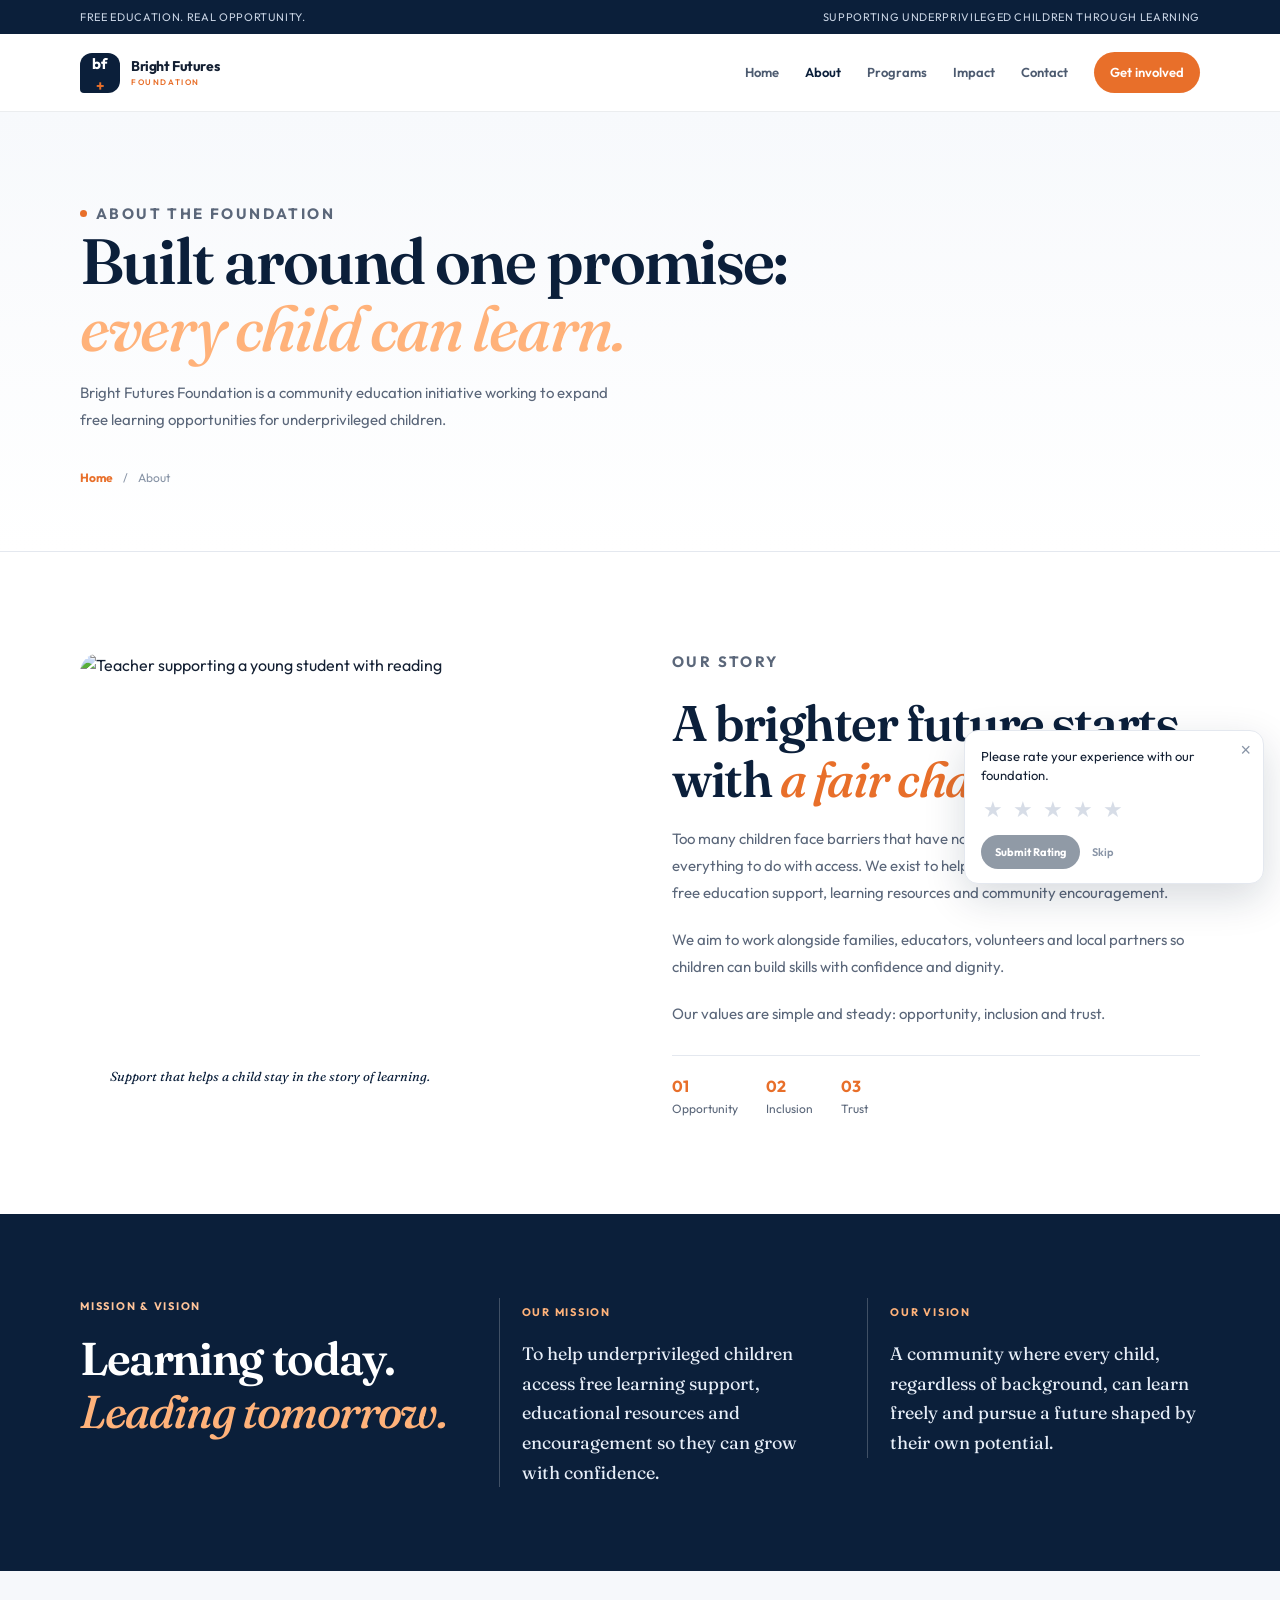
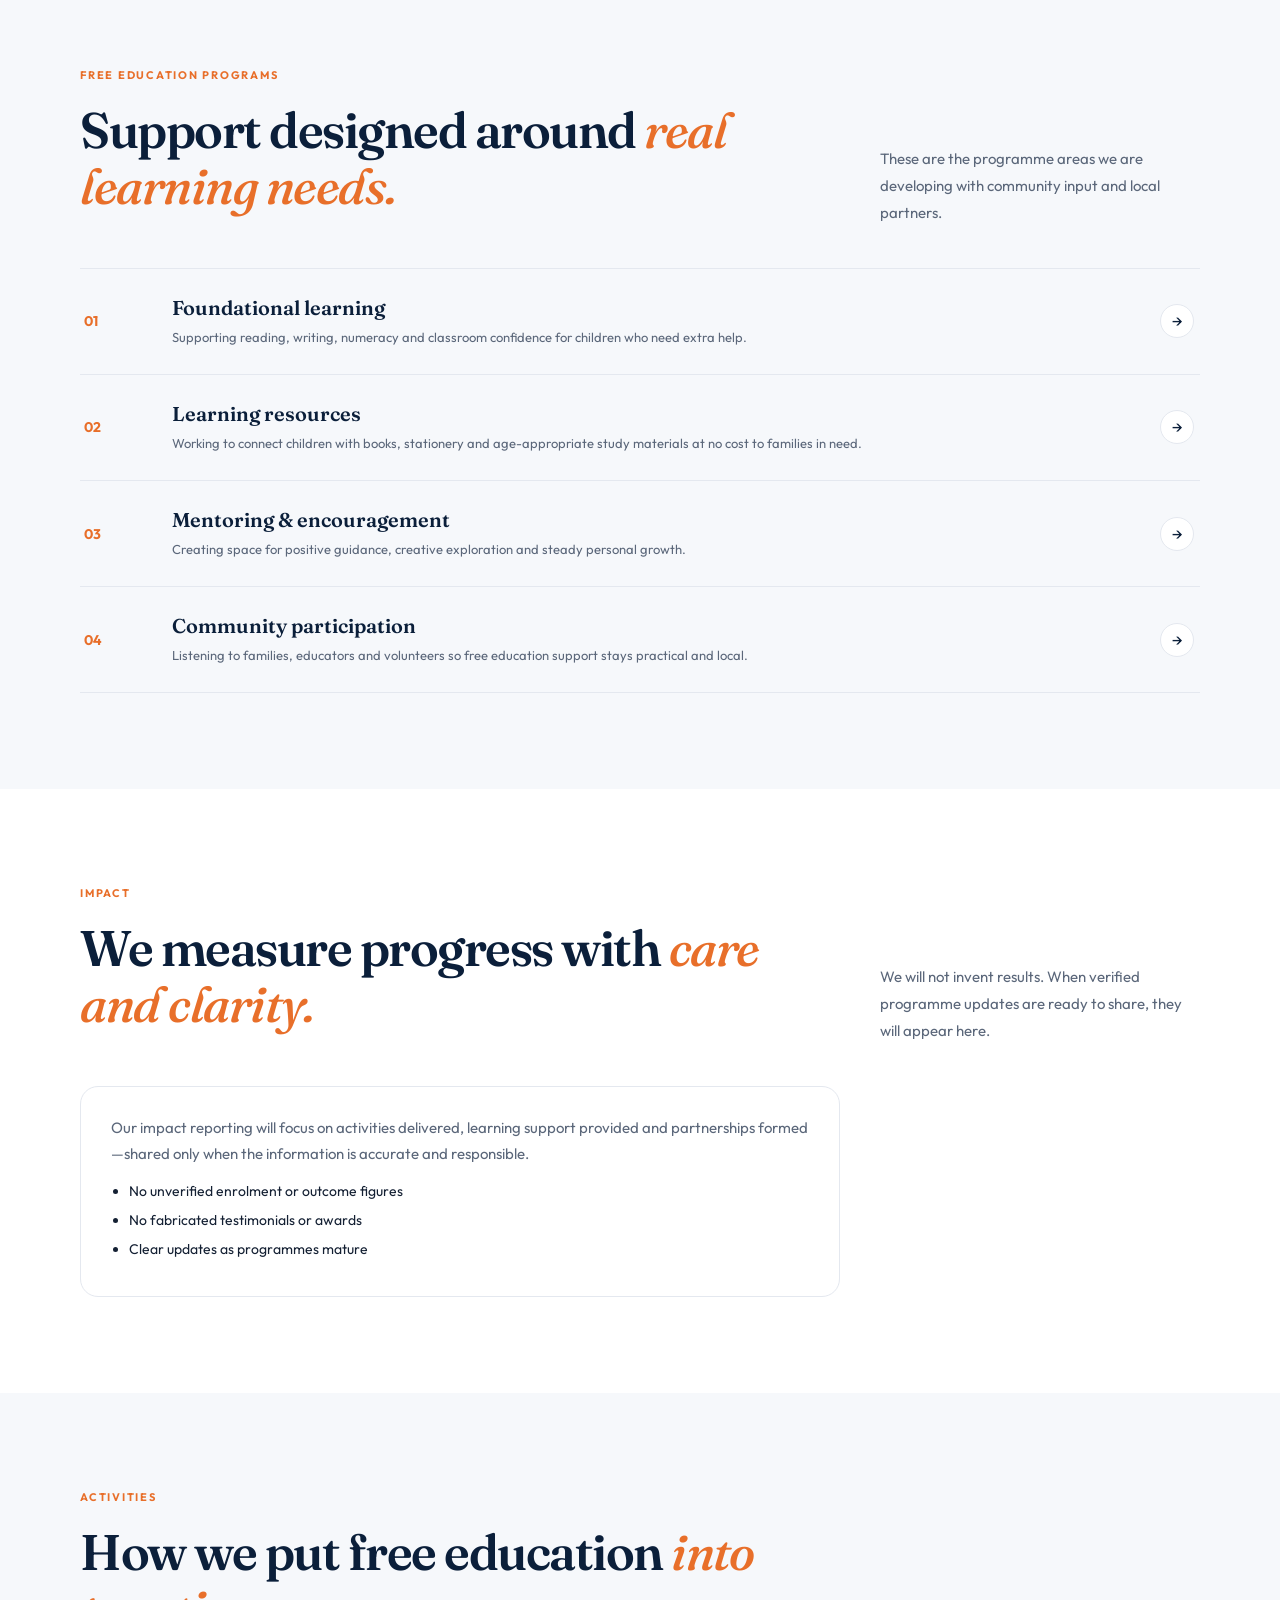
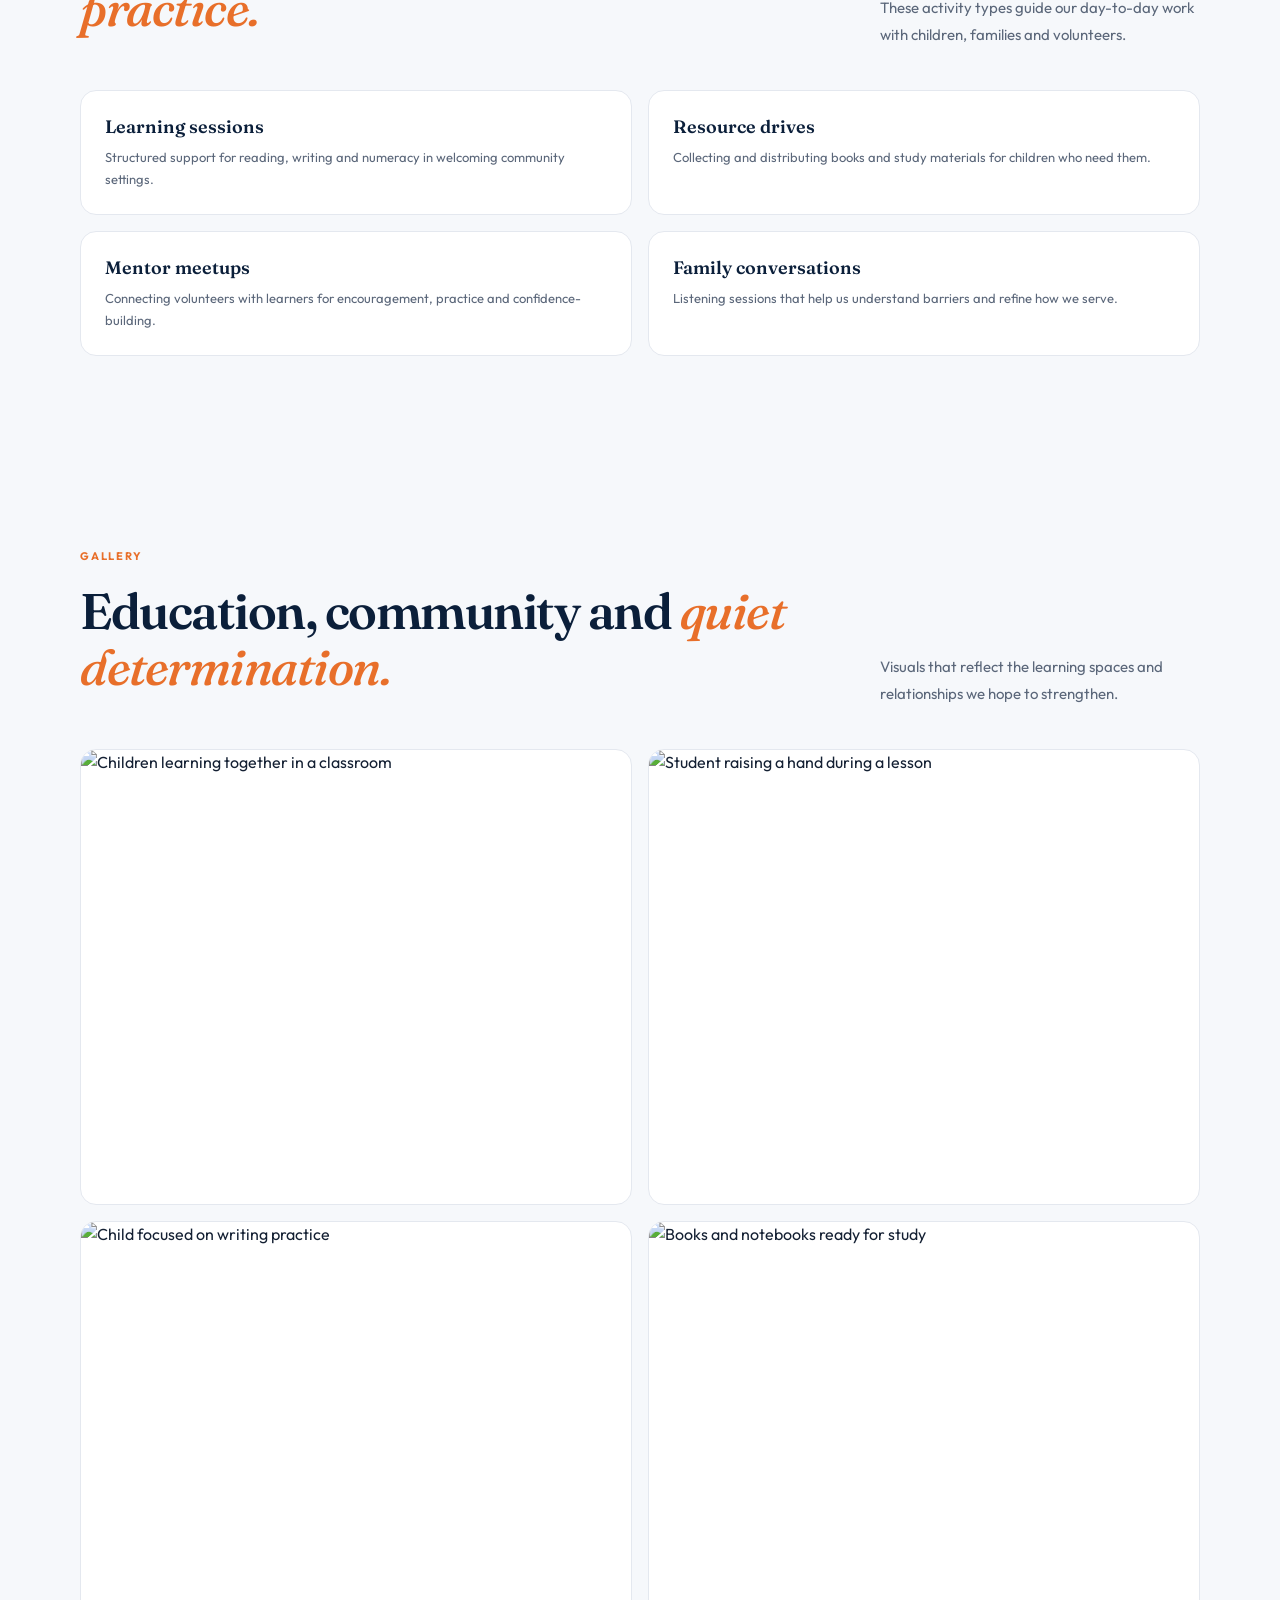
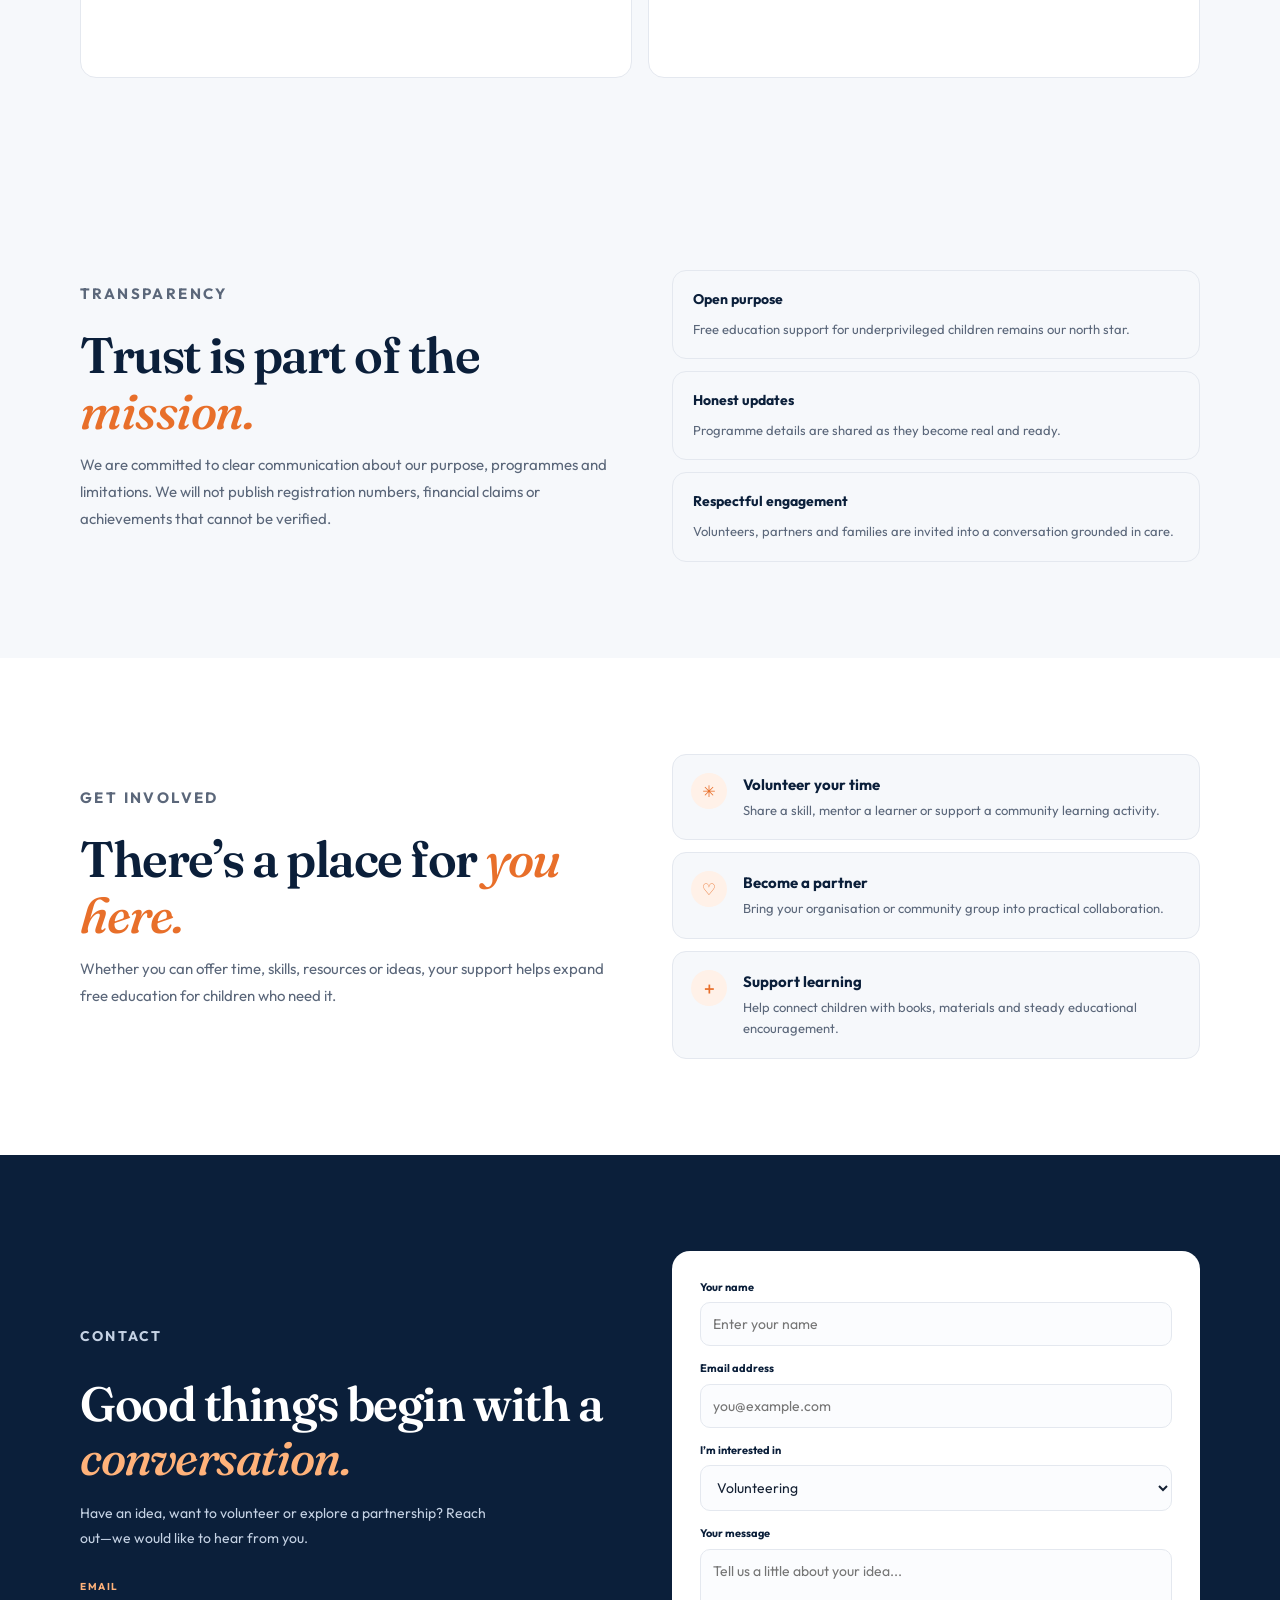
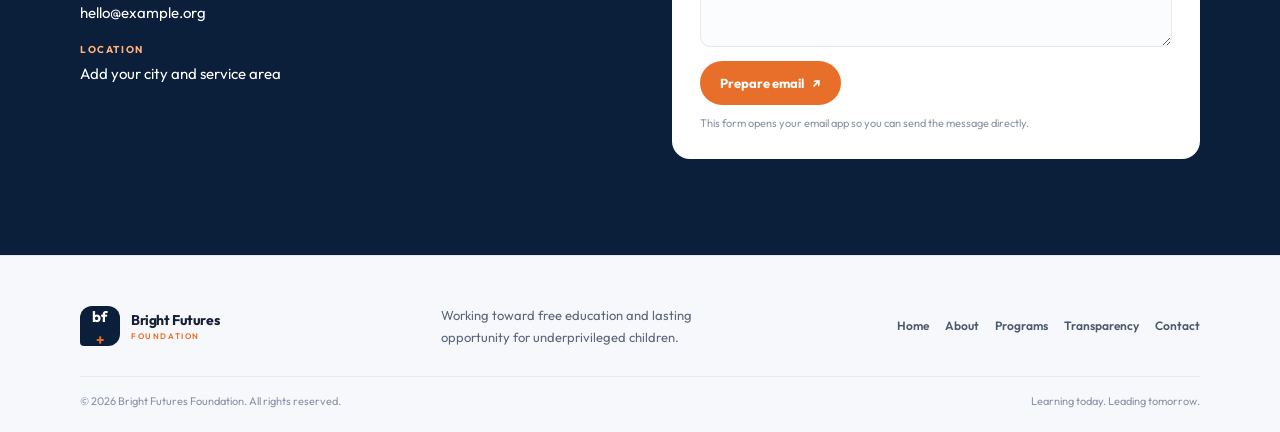
==== about.html @ 7becc06e "Refresh site design for a professional free-education NGO look. Co-authored-by: Cursor <cursoragent@" ====
<!DOCTYPE html>
<html lang="en">
<head>
  <meta charset="UTF-8" />
  <meta name="viewport" content="width=device-width, initial-scale=1.0" />
  <meta name="description" content="About Bright Futures Foundation—our mission, free education programmes, activities, transparency approach and ways to get involved." />
  <meta name="theme-color" content="#0b1f3a" />
  <meta property="og:title" content="About Us | Bright Futures Foundation" />
  <meta property="og:description" content="Learn about our free education mission for underprivileged children and how you can take part." />
  <meta property="og:type" content="website" />
  <title>About Us | Bright Futures Foundation</title>
  <link rel="preconnect" href="https://fonts.googleapis.com">
  <link rel="preconnect" href="https://fonts.gstatic.com" crossorigin>
  <link href="https://fonts.googleapis.com/css2?family=Fraunces:opsz,wght@9..144,500;9..144,600;9..144,700&family=Outfit:wght@400;500;600;700&display=swap" rel="stylesheet">
  <link rel="stylesheet" href="styles.css" />
</head>
<body>
  <div class="topline"><div class="container topline-inner"><span>Free education. Real opportunity.</span><span class="topline-right">Supporting underprivileged children through learning</span></div></div>
  <header class="site-header">
    <div class="container nav-wrap">
      <a class="brand" href="index.html" aria-label="Bright Futures Foundation home"><span class="brand-mark">bf<span>+</span></span><span class="brand-name">Bright Futures <small>FOUNDATION</small></span></a>
      <button class="menu-toggle" aria-label="Open navigation" aria-expanded="false">☰</button>
      <nav class="nav-links">
        <a href="index.html">Home</a>
        <a class="active" href="about.html">About</a>
        <a href="#programs">Programs</a>
        <a href="#impact">Impact</a>
        <a href="#contact">Contact</a>
        <a class="nav-cta" href="#get-involved">Get involved</a>
      </nav>
    </div>
  </header>
  <main>
    <section class="page-hero">
      <div class="container page-hero-inner">
        <p class="eyebrow"><span class="eyebrow-dot"></span> About the foundation</p>
        <h1>Built around one promise: <em>every child can learn.</em></h1>
        <p>Bright Futures Foundation is a community education initiative working to expand free learning opportunities for underprivileged children.</p>
        <div class="breadcrumb"><a href="index.html">Home</a><span>/</span><span>About</span></div>
      </div>
    </section>

    <section class="story-section section-pad" id="about">
      <div class="container story-grid">
        <div class="story-image">
          <img src="https://images.unsplash.com/photo-1544717305-2782549b5136?auto=format&fit=crop&w=1000&q=80" alt="Teacher supporting a young student with reading" width="1000" height="1250" loading="lazy" />
          <span class="image-caption">Support that helps a child stay in the story of learning.</span>
        </div>
        <div class="story-copy">
          <p class="eyebrow">Our story</p>
          <h2>A brighter future starts with <em>a fair chance.</em></h2>
          <p>Too many children face barriers that have nothing to do with ability—and everything to do with access. We exist to help remove those barriers through free education support, learning resources and community encouragement.</p>
          <p>We aim to work alongside families, educators, volunteers and local partners so children can build skills with confidence and dignity.</p>
          <p>Our values are simple and steady: opportunity, inclusion and trust.</p>
          <div class="values-row">
            <div><strong>01</strong><span>Opportunity</span></div>
            <div><strong>02</strong><span>Inclusion</span></div>
            <div><strong>03</strong><span>Trust</span></div>
          </div>
        </div>
      </div>
    </section>

    <section class="mission-section" id="mission">
      <div class="container mission-grid">
        <div>
          <p class="eyebrow eyebrow-light">Mission & vision</p>
          <h2>Learning today.<br /><em>Leading tomorrow.</em></h2>
        </div>
        <div class="mission-item">
          <span>Our mission</span>
          <p>To help underprivileged children access free learning support, educational resources and encouragement so they can grow with confidence.</p>
        </div>
        <div class="mission-item">
          <a class="external-visit-link" href="https://search.google.com/local/writereview?placeid=ChIJTw-cW0iR7TkRhWbYlYGm--w" target="_blank" rel="noopener noreferrer">Our vision</a>
          <p>A community where every child, regardless of background, can learn freely and pursue a future shaped by their own potential.</p>
        </div>
      </div>
    </section>

    <section class="program-section section-pad" id="programs">
      <div class="container">
        <div class="section-heading">
          <div>
            <p class="eyebrow">Free education programs</p>
            <h2>Support designed around <em>real learning needs.</em></h2>
          </div>
          <p>These are the programme areas we are developing with community input and local partners.</p>
        </div>
        <div class="program-list">
          <article><span class="program-index">01</span><div><h3>Foundational learning</h3><p>Supporting reading, writing, numeracy and classroom confidence for children who need extra help.</p></div><span class="program-symbol" aria-hidden="true">→</span></article>
          <article><span class="program-index">02</span><div><h3>Learning resources</h3><p>Working to connect children with books, stationery and age-appropriate study materials at no cost to families in need.</p></div><span class="program-symbol" aria-hidden="true">→</span></article>
          <article><span class="program-index">03</span><div><h3>Mentoring & encouragement</h3><p>Creating space for positive guidance, creative exploration and steady personal growth.</p></div><span class="program-symbol" aria-hidden="true">→</span></article>
          <article><span class="program-index">04</span><div><h3>Community participation</h3><p>Listening to families, educators and volunteers so free education support stays practical and local.</p></div><span class="program-symbol" aria-hidden="true">→</span></article>
        </div>
      </div>
    </section>

    <section class="impact-section section-pad" id="impact">
      <div class="container">
        <div class="section-heading">
          <div>
            <p class="eyebrow">Impact</p>
            <h2>We measure progress with <em>care and clarity.</em></h2>
          </div>
          <p>We will not invent results. When verified programme updates are ready to share, they will appear here.</p>
        </div>
        <div class="impact-panel">
          <p>Our impact reporting will focus on activities delivered, learning support provided and partnerships formed—shared only when the information is accurate and responsible.</p>
          <ul>
            <li>No unverified enrolment or outcome figures</li>
            <li>No fabricated testimonials or awards</li>
            <li>Clear updates as programmes mature</li>
          </ul>
        </div>
      </div>
    </section>

    <section class="activities-section section-pad" id="activities">
      <div class="container">
        <div class="section-heading">
          <div>
            <p class="eyebrow">Activities</p>
            <h2>How we put free education <em>into practice.</em></h2>
          </div>
          <p>These activity types guide our day-to-day work with children, families and volunteers.</p>
        </div>
        <div class="activities-grid">
          <article><h3>Learning sessions</h3><p>Structured support for reading, writing and numeracy in welcoming community settings.</p></article>
          <article><h3>Resource drives</h3><p>Collecting and distributing books and study materials for children who need them.</p></article>
          <article><h3>Mentor meetups</h3><p>Connecting volunteers with learners for encouragement, practice and confidence-building.</p></article>
          <article><h3>Family conversations</h3><p>Listening sessions that help us understand barriers and refine how we serve.</p></article>
        </div>
      </div>
    </section>

    <section class="gallery-section section-pad" id="gallery">
      <div class="container">
        <div class="section-heading">
          <div>
            <p class="eyebrow">Gallery</p>
            <h2>Education, community and <em>quiet determination.</em></h2>
          </div>
          <p>Visuals that reflect the learning spaces and relationships we hope to strengthen.</p>
        </div>
        <div class="gallery-grid gallery-grid-wide">
          <figure><img src="https://images.unsplash.com/photo-1503676260728-1c00da094a0b?auto=format&fit=crop&w=900&q=80" alt="Children learning together in a classroom" width="900" height="700" loading="lazy" /><figcaption>Classroom curiosity</figcaption></figure>
          <figure><img src="https://images.unsplash.com/photo-1577896851231-70ef18881754?auto=format&fit=crop&w=900&q=80" alt="Student raising a hand during a lesson" width="900" height="700" loading="lazy" /><figcaption>Asking questions</figcaption></figure>
          <figure><img src="https://images.unsplash.com/photo-1588072432836-e10032774350?auto=format&fit=crop&w=900&q=80" alt="Child focused on writing practice" width="900" height="700" loading="lazy" /><figcaption>Steady practice</figcaption></figure>
          <figure><img src="https://images.unsplash.com/photo-1427504494785-3a9ca7044f45?auto=format&fit=crop&w=900&q=80" alt="Books and notebooks ready for study" width="900" height="700" loading="lazy" /><figcaption>Ready to learn</figcaption></figure>
        </div>
      </div>
    </section>

    <section class="transparency-section section-pad" id="transparency">
      <div class="container transparency-grid">
        <div>
          <p class="eyebrow">Transparency</p>
          <h2>Trust is part of the <em>mission.</em></h2>
          <p>We are committed to clear communication about our purpose, programmes and limitations. We will not publish registration numbers, financial claims or achievements that cannot be verified.</p>
        </div>
        <div class="transparency-list">
          <div><strong>Open purpose</strong><span>Free education support for underprivileged children remains our north star.</span></div>
          <div><strong>Honest updates</strong><span>Programme details are shared as they become real and ready.</span></div>
          <div><strong>Respectful engagement</strong><span>Volunteers, partners and families are invited into a conversation grounded in care.</span></div>
        </div>
      </div>
    </section>

    <section class="involved-section section-pad" id="get-involved">
      <div class="container involved-grid">
        <div>
          <p class="eyebrow">Get involved</p>
          <h2>There’s a place for <em>you here.</em></h2>
          <p>Whether you can offer time, skills, resources or ideas, your support helps expand free education for children who need it.</p>
        </div>
        <div class="involved-cards">
          <div class="involved-card"><span>✳</span><div><h3>Volunteer your time</h3><p>Share a skill, mentor a learner or support a community learning activity.</p></div></div>
          <div class="involved-card"><span>♡</span><div><h3>Become a partner</h3><p>Bring your organisation or community group into practical collaboration.</p></div></div>
          <div class="involved-card"><span>＋</span><div><h3>Support learning</h3><p>Help connect children with books, materials and steady educational encouragement.</p></div></div>
        </div>
      </div>
    </section>

    <section class="contact-section section-pad" id="contact">
      <div class="container contact-grid">
        <div>
          <p class="eyebrow eyebrow-light">Contact</p>
          <h2>Good things begin with a <em>conversation.</em></h2>
          <p>Have an idea, want to volunteer or explore a partnership? Reach out—we would like to hear from you.</p>
          <div class="contact-detail"><span>Email</span><a href="mailto:hello@example.org">hello@example.org</a></div>
          <div class="contact-detail"><span>Location</span><p>Add your city and service area</p></div>
        </div>
        <form class="contact-form" id="contact-form">
          <label for="name">Your name</label>
          <input id="name" name="name" type="text" placeholder="Enter your name" required autocomplete="name" />
          <label for="email">Email address</label>
          <input id="email" name="email" type="email" placeholder="you@example.com" required autocomplete="email" />
          <label for="interest">I’m interested in</label>
          <select id="interest" name="interest">
            <option>Volunteering</option>
            <option>Partnership</option>
            <option>Supporting education</option>
            <option>General enquiry</option>
          </select>
          <label for="message">Your message</label>
          <textarea id="message" name="message" rows="4" placeholder="Tell us a little about your idea..."></textarea>
          <button class="btn btn-primary" type="submit">Prepare email <span>↗</span></button>
          <p class="form-note">This form opens your email app so you can send the message directly.</p>
        </form>
      </div>
    </section>
  </main>
  <footer class="site-footer">
    <div class="container footer-main">
      <a class="brand brand-footer" href="index.html"><span class="brand-mark">bf<span>+</span></span><span class="brand-name">Bright Futures <small>FOUNDATION</small></span></a>
      <p>Working toward free education and lasting opportunity for underprivileged children.</p>
      <div class="footer-nav">
        <a href="index.html">Home</a>
        <a href="about.html">About</a>
        <a href="#programs">Programs</a>
        <a href="#transparency">Transparency</a>
        <a href="#contact">Contact</a>
      </div>
    </div>
    <div class="container footer-bottom">
      <span>© <span data-year></span> Bright Futures Foundation. All rights reserved.</span>
      <span>Learning today. Leading tomorrow.</span>
    </div>
  </footer>
  <script src="script.js"></script>
</body>
</html>
---- styles.css ----
:root{
  --ink:#142033;
  --muted:#5b677a;
  --navy:#0b1f3a;
  --navy-deep:#071526;
  --orange:#e86f2a;
  --orange-deep:#c45618;
  --orange-soft:#fff1e8;
  --line:#e4e8ef;
  --soft:#f6f8fb;
  --white:#fff;
  --serif:'Fraunces',Georgia,serif;
  --sans:'Outfit',system-ui,sans-serif;
}
*{box-sizing:border-box}
html{scroll-behavior:smooth}
body{margin:0;color:var(--ink);font-family:var(--sans);background:var(--white);line-height:1.5;-webkit-font-smoothing:antialiased}
img{max-width:100%;display:block}
a{color:inherit;text-decoration:none}
.container{width:min(1120px,calc(100% - 48px));margin:auto}
.topline{background:var(--navy);color:#c9d4e4;font-size:11px;letter-spacing:.06em;text-transform:uppercase}
.topline-inner{min-height:34px;display:flex;justify-content:space-between;align-items:center;gap:16px;padding:8px 0}
.site-header{height:78px;background:rgba(255,255,255,.94);backdrop-filter:blur(10px);position:sticky;top:0;z-index:40;border-bottom:1px solid rgba(11,31,58,.08)}
.nav-wrap{height:100%;display:flex;align-items:center;justify-content:space-between;gap:20px}
.brand{display:flex;align-items:center;gap:11px}
.brand-mark{width:40px;height:40px;background:var(--navy);border-radius:12px 12px 12px 4px;color:#fff;display:grid;place-items:center;font-family:var(--sans);font-size:15px;font-weight:700}
.brand-mark span{color:var(--orange)}
.brand-name{font:700 14px/1.15 var(--sans);letter-spacing:-.03em}
.brand-name small{display:block;font:600 8px var(--sans);letter-spacing:.2em;color:var(--orange);margin-top:3px}
.nav-links{display:flex;align-items:center;gap:26px;font-size:13px;font-weight:600;color:#4d5b70}
.nav-links>a:not(.nav-cta):hover,.nav-links>a.active{color:var(--navy)}
.nav-cta{background:var(--orange);color:#fff;padding:11px 16px;border-radius:999px}
.nav-cta:hover{background:var(--orange-deep)}
.menu-toggle{display:none;background:none;border:0;font-size:24px;color:var(--ink)}

.hero{position:relative;min-height:min(88vh,760px);display:flex;align-items:flex-end;color:#fff;overflow:hidden;background:var(--navy)}
.hero-media{position:absolute;inset:0}
.hero-media img{width:100%;height:100%;object-fit:cover}
.hero-media:after{content:"";position:absolute;inset:0;background:linear-gradient(180deg,rgba(7,21,38,.35) 0%,rgba(7,21,38,.78) 62%,rgba(7,21,38,.92) 100%)}
.hero-content{position:relative;z-index:1;padding:120px 0 72px;max-width:720px}
.eyebrow{font-size:11px;letter-spacing:.16em;font-weight:700;text-transform:uppercase;color:var(--orange);display:flex;align-items:center;gap:9px;margin:0 0 18px}
.eyebrow-dot{width:7px;height:7px;background:var(--orange);border-radius:50%;flex-shrink:0}
.eyebrow-light{color:#ffc49a}
h1,h2,h3,p{margin-top:0}
h1,h2{font-family:var(--serif);letter-spacing:-.03em;font-weight:600}
h1{font-size:clamp(42px,6vw,72px);line-height:1.05;margin-bottom:20px}
h1 em,h2 em{font-style:italic;font-weight:500;color:var(--orange)}
.hero h1 em{color:#ffb27a}
.hero-lead{font-size:16px;line-height:1.75;color:#e4ebf5;max-width:540px;margin:0 0 28px}
.hero-actions{display:flex;flex-wrap:wrap;align-items:center;gap:12px}
.btn{display:inline-flex;align-items:center;justify-content:center;padding:14px 20px;font-size:13px;font-weight:700;border:0;cursor:pointer;border-radius:999px;transition:.2s ease;font-family:var(--sans)}
.btn span{margin-left:8px}
.btn-primary{background:var(--orange);color:#fff}
.btn-primary:hover{background:var(--orange-deep);transform:translateY(-1px)}
.btn-ghost{background:rgba(255,255,255,.12);color:#fff;border:1px solid rgba(255,255,255,.28)}
.btn-ghost:hover{background:rgba(255,255,255,.2)}
.btn-accent{background:var(--orange);color:#fff}
.btn-accent:hover{background:#fff;color:var(--navy)}
.btn-light{background:#fff;color:var(--navy)}
.btn-light:hover{background:var(--orange-soft);color:var(--navy)}
.text-link{font-size:13px;font-weight:700;color:var(--navy)}
.text-link span{padding-left:6px;color:var(--orange)}

.section-pad{padding:96px 0}
.intro-grid,.story-grid,.involved-grid,.contact-grid,.impact-preview-grid,.transparency-grid{display:grid;grid-template-columns:1fr 1fr;gap:64px;align-items:center}
.intro-grid h2,.section-heading h2,.story-copy h2,.involved-grid h2,.contact-grid h2,.impact-preview-grid h2,.transparency-grid h2{font-size:clamp(34px,4.2vw,50px);line-height:1.12;margin:0 0 12px;color:var(--navy)}
.intro-text p,.section-heading>p,.story-copy p,.involved-grid>div:first-child>p,.impact-preview-grid>div>p,.transparency-grid>div>p{font-size:15px;line-height:1.8;color:var(--muted);margin:0 0 20px}
.focus-section,.program-section,.gallery-preview,.gallery-section,.activities-section{background:var(--soft)}
.section-heading{display:flex;justify-content:space-between;align-items:end;gap:40px;margin-bottom:42px}
.section-heading>p{max-width:320px;margin:0}

.focus-grid{display:grid;grid-template-columns:1.3fr 1fr 1fr;gap:18px}
.focus-card{background:var(--white);padding:28px;min-height:320px;border:1px solid var(--line);border-radius:18px}
.focus-card-feature{padding:0;overflow:hidden;display:flex;flex-direction:column}
.card-image{height:190px;overflow:hidden}
.card-image img,.story-image img,.gallery-grid img{width:100%;height:100%;object-fit:cover}
.focus-content{padding:24px;flex:1;display:flex;flex-direction:column}
.card-number{font-size:10px;letter-spacing:.14em;font-weight:700;text-transform:uppercase;color:var(--orange)}
.focus-card h3{font:600 20px/1.25 var(--serif);letter-spacing:-.02em;margin:14px 0 10px;color:var(--navy)}
.focus-card p{font-size:13px;line-height:1.75;color:var(--muted);margin:0 0 18px;flex:1}
.icon-disc{width:48px;height:48px;background:var(--orange-soft);border-radius:50%;display:grid;place-items:center;color:var(--orange);font-size:20px;margin-bottom:28px}
.icon-disc-accent{background:#e8eef8;color:var(--navy)}
.simple-arrow{font-size:12px;font-weight:700;color:var(--navy);margin-top:auto}
.simple-arrow span{color:var(--orange);padding-left:6px}

.impact-points{display:grid;gap:14px}
.impact-points div,.transparency-list div{background:var(--soft);border:1px solid var(--line);border-radius:14px;padding:18px 20px}
.impact-points strong,.transparency-list strong{display:block;font-size:14px;color:var(--navy);margin-bottom:6px}
.impact-points span,.transparency-list span{font-size:13px;line-height:1.65;color:var(--muted)}

.quote-band{background:var(--navy);color:#fff;padding:84px 0;text-align:center}
.quote-inner{max-width:760px}
.quote-mark{font:72px/ .6 var(--serif);color:var(--orange);display:block}
.quote-inner blockquote{font:clamp(22px,3vw,34px)/1.4 var(--serif);margin:18px 0;color:#f2f6fc}
.quote-caption{font-size:11px;letter-spacing:.16em;text-transform:uppercase;color:#9aadc6;font-weight:700}

.gallery-grid{display:grid;grid-template-columns:repeat(3,1fr);gap:16px}
.gallery-grid-wide{grid-template-columns:repeat(2,1fr)}
.gallery-grid figure{margin:0;background:var(--white);border:1px solid var(--line);border-radius:16px;overflow:hidden}
.gallery-grid img{aspect-ratio:4/3}
.gallery-grid figcaption{padding:12px 14px;font-size:12px;font-weight:600;color:var(--muted)}
.gallery-note{margin:22px 0 0}

.cta-section{padding-top:40px;padding-bottom:96px}
.cta-box{background:linear-gradient(135deg,var(--navy) 0%,var(--navy-deep) 100%);color:#fff;padding:56px 60px;border-radius:24px;display:flex;justify-content:space-between;align-items:center;gap:28px}
.cta-box h2{font-size:clamp(32px,3.6vw,46px);line-height:1.12;margin:0 0 12px;color:#fff}
.cta-box h2 em,.mission-grid h2 em,.contact-grid h2 em,.page-hero h1 em{color:#ffb27a}
.cta-box p{font-size:14px;color:#c5d2e4;max-width:460px;line-height:1.75;margin:0}

.site-footer{background:var(--soft);padding:48px 0 22px;border-top:1px solid var(--line)}
.footer-main{display:grid;grid-template-columns:1fr 1.2fr 1fr;align-items:center;gap:28px;padding-bottom:28px}
.brand-footer .brand-mark{background:var(--navy)}
.footer-main>p{font-size:13px;line-height:1.7;color:var(--muted);max-width:280px;margin:0}
.footer-nav{display:flex;flex-wrap:wrap;gap:16px;justify-content:flex-end;font-size:12px;color:#4d5b70;font-weight:600}
.footer-bottom{border-top:1px solid var(--line);padding-top:16px;display:flex;justify-content:space-between;gap:12px;color:#8894a6;font-size:11px}

.page-hero{background:linear-gradient(180deg,#f7f9fc 0%,#fff 100%);padding:88px 0 64px;border-bottom:1px solid var(--line)}
.page-hero h1{font-size:clamp(40px,5.5vw,64px);max-width:760px;margin-bottom:18px;color:var(--navy)}
.page-hero p{max-width:540px;color:var(--muted);font-size:15px;line-height:1.8;margin:0}
.breadcrumb{display:flex;gap:10px;font-size:12px;color:#8894a6;margin-top:36px}
.breadcrumb a{color:var(--orange);font-weight:700}

.story-image{position:relative;border-radius:20px;overflow:hidden;min-height:460px}
.story-image img{position:absolute;inset:0;width:100%;height:100%;object-fit:cover}
.image-caption{position:absolute;left:16px;right:16px;bottom:16px;background:rgba(255,255,255,.95);padding:12px 14px;border-radius:10px;font:italic 13px/1.45 var(--serif);color:var(--navy)}
.story-copy h2{margin-bottom:18px}
.values-row{display:flex;gap:28px;border-top:1px solid var(--line);margin-top:28px;padding-top:20px}
.values-row div{display:flex;flex-direction:column;gap:4px}
.values-row strong{font:700 16px var(--sans);color:var(--orange)}
.values-row span{font-size:12px;color:var(--muted)}

.mission-section{background:var(--navy);color:#fff;padding:84px 0}
.mission-grid{display:grid;grid-template-columns:1.15fr 1fr 1fr;gap:36px;align-items:start}
.mission-grid h2{font-size:clamp(34px,3.8vw,46px);line-height:1.15;margin:0;color:#fff}
.mission-item{border-left:1px solid rgba(255,255,255,.22);padding-left:22px}
.mission-item span,.mission-item .external-visit-link{display:inline-block;font-size:11px;letter-spacing:.16em;text-transform:uppercase;color:#ffb27a;font-weight:700;margin-bottom:4px}
.mission-item p{font:18px/1.65 var(--serif);color:#e7eef8;margin:14px 0 0}
.mission-item .external-visit-link{text-decoration:none;cursor:default}
.mission-item .external-visit-link:hover,.mission-item .external-visit-link:focus-visible{color:#ffb27a;text-decoration:none}

.program-list{border-top:1px solid var(--line)}
.program-list article{display:grid;grid-template-columns:70px 1fr 36px;gap:18px;align-items:center;padding:26px 4px;border-bottom:1px solid var(--line);background:transparent}
.program-index{font:700 14px var(--sans);color:var(--orange)}
.program-list h3{font:600 20px var(--serif);margin:0 0 6px;color:var(--navy)}
.program-list p{font-size:13px;color:var(--muted);margin:0;line-height:1.7}
.program-symbol{width:34px;height:34px;border:1px solid var(--line);border-radius:50%;display:grid;place-items:center;color:var(--navy);background:var(--white)}

.impact-panel{background:var(--white);border:1px solid var(--line);border-radius:18px;padding:28px 30px;max-width:760px}
.impact-panel p{font-size:15px;line-height:1.75;color:var(--muted);margin:0 0 14px}
.impact-panel ul{margin:0;padding-left:18px;color:var(--ink)}
.impact-panel li{margin:8px 0;font-size:14px}

.activities-grid{display:grid;grid-template-columns:repeat(2,1fr);gap:16px}
.activities-grid article{background:var(--white);border:1px solid var(--line);border-radius:16px;padding:24px}
.activities-grid h3{font:600 18px var(--serif);margin:0 0 8px;color:var(--navy)}
.activities-grid p{margin:0;font-size:13px;line-height:1.7;color:var(--muted)}

.transparency-section{background:var(--soft)}
.transparency-list{display:grid;gap:12px}

.involved-cards{display:grid;gap:12px}
.involved-card{display:flex;gap:16px;padding:18px;background:var(--soft);border:1px solid var(--line);border-radius:14px;align-items:flex-start}
.involved-card>span{width:36px;height:36px;border-radius:50%;background:var(--orange-soft);color:var(--orange);display:grid;place-items:center;flex-shrink:0;font-weight:700}
.involved-card h3{font:700 15px var(--sans);margin:2px 0 6px;color:var(--navy)}
.involved-card p{font-size:13px;line-height:1.65;color:var(--muted);margin:0}

.contact-section{background:var(--navy);color:#fff}
.contact-grid h2{font-size:clamp(34px,4vw,48px);margin-bottom:16px;color:#fff}
.contact-grid>div>p{font-size:14px;color:#c5d2e4;line-height:1.8;max-width:420px;margin-bottom:28px}
.contact-detail{margin-top:18px}
.contact-detail span{display:block;font-size:10px;letter-spacing:.16em;text-transform:uppercase;color:#ffb27a;margin-bottom:6px;font-weight:700}
.contact-detail a,.contact-detail p{font-size:15px;color:#fff;margin:0}
.contact-form{background:#fff;color:var(--ink);padding:28px;display:flex;flex-direction:column;border-radius:18px}
.contact-form label{font-size:11px;font-weight:700;margin:0 0 7px;color:var(--navy)}
.contact-form input,.contact-form select,.contact-form textarea{font:14px var(--sans);border:1px solid var(--line);padding:12px;margin-bottom:14px;background:#fbfcfe;color:var(--ink);border-radius:10px;outline-color:var(--orange)}
.contact-form textarea{resize:vertical}
.contact-form .btn{align-self:flex-start}
.form-note{font-size:11px;color:#8894a6;line-height:1.5;margin:10px 0 0}

.review-prompt{position:fixed;right:16px;bottom:16px;z-index:50;width:min(300px,calc(100vw - 32px));display:flex;flex-direction:column;gap:12px;padding:16px 16px 14px;background:#fff;border:1px solid var(--line);box-shadow:0 14px 40px rgba(11,31,58,.16);border-radius:14px;opacity:0;transform:translateY(8px);transition:opacity .2s ease,transform .2s ease;pointer-events:auto}
.review-prompt.is-visible{opacity:1;transform:translateY(0)}
.review-prompt.is-hiding{opacity:0;transform:translateY(8px)}
.review-prompt-text{margin:0;padding-right:18px;font-size:13px;line-height:1.45;color:var(--ink)}
.review-prompt-close{position:absolute;top:8px;right:8px;border:0;background:transparent;color:#8894a6;font-size:18px;line-height:1;cursor:pointer;padding:2px 4px}
.review-prompt-stars{display:flex;gap:6px}
.review-prompt-star{border:0;background:transparent;color:#d7dde7;font-size:22px;line-height:1;cursor:pointer;padding:2px;transition:color .15s ease}
.review-prompt-star.is-selected,.review-prompt-star:hover{color:var(--orange)}
.review-prompt-actions{display:flex;align-items:center;gap:12px}
.review-prompt-submit{border:0;background:var(--navy);color:#fff;font:700 11px var(--sans);padding:10px 14px;border-radius:999px;cursor:pointer}
.review-prompt-submit:disabled{opacity:.45;cursor:not-allowed}
.review-prompt-skip{border:0;background:transparent;color:#8894a6;font:600 11px var(--sans);cursor:pointer;padding:0}

@media(max-width:900px){
  .focus-grid,.gallery-grid,.gallery-grid-wide,.activities-grid{grid-template-columns:1fr 1fr}
  .focus-card-feature{grid-column:span 2}
  .mission-grid{grid-template-columns:1fr;gap:28px}
  .footer-main{grid-template-columns:1fr 1fr}
  .footer-nav{grid-column:span 2;justify-content:flex-start}
  .intro-grid,.story-grid,.involved-grid,.contact-grid,.impact-preview-grid,.transparency-grid{gap:36px}
}
@media(max-width:700px){
  .container{width:min(100% - 32px,560px)}
  .topline-right{display:none}
  .site-header{height:68px}
  .menu-toggle{display:block}
  .nav-links{display:none;position:absolute;top:68px;left:0;right:0;background:#fff;padding:18px 20px 24px;box-shadow:0 16px 30px rgba(11,31,58,.1);flex-direction:column;align-items:stretch;gap:16px}
  .nav-links.open{display:flex}
  .nav-cta{text-align:center}
  .hero-content{padding:96px 0 56px}
  .section-pad{padding:72px 0}
  .intro-grid,.story-grid,.involved-grid,.contact-grid,.impact-preview-grid,.transparency-grid,.focus-grid,.gallery-grid,.gallery-grid-wide,.activities-grid{grid-template-columns:1fr}
  .focus-card-feature{grid-column:auto}
  .section-heading{display:block}
  .section-heading>p{margin-top:16px;max-width:none}
  .cta-box{padding:36px 24px;flex-direction:column;align-items:flex-start}
  .footer-main{grid-template-columns:1fr;gap:18px}
  .footer-nav{grid-column:auto;justify-content:flex-start}
  .footer-bottom{flex-direction:column}
  .story-image{min-height:360px}
  .program-list article{grid-template-columns:42px 1fr 30px;gap:10px}
  .values-row{gap:18px;flex-wrap:wrap}
}
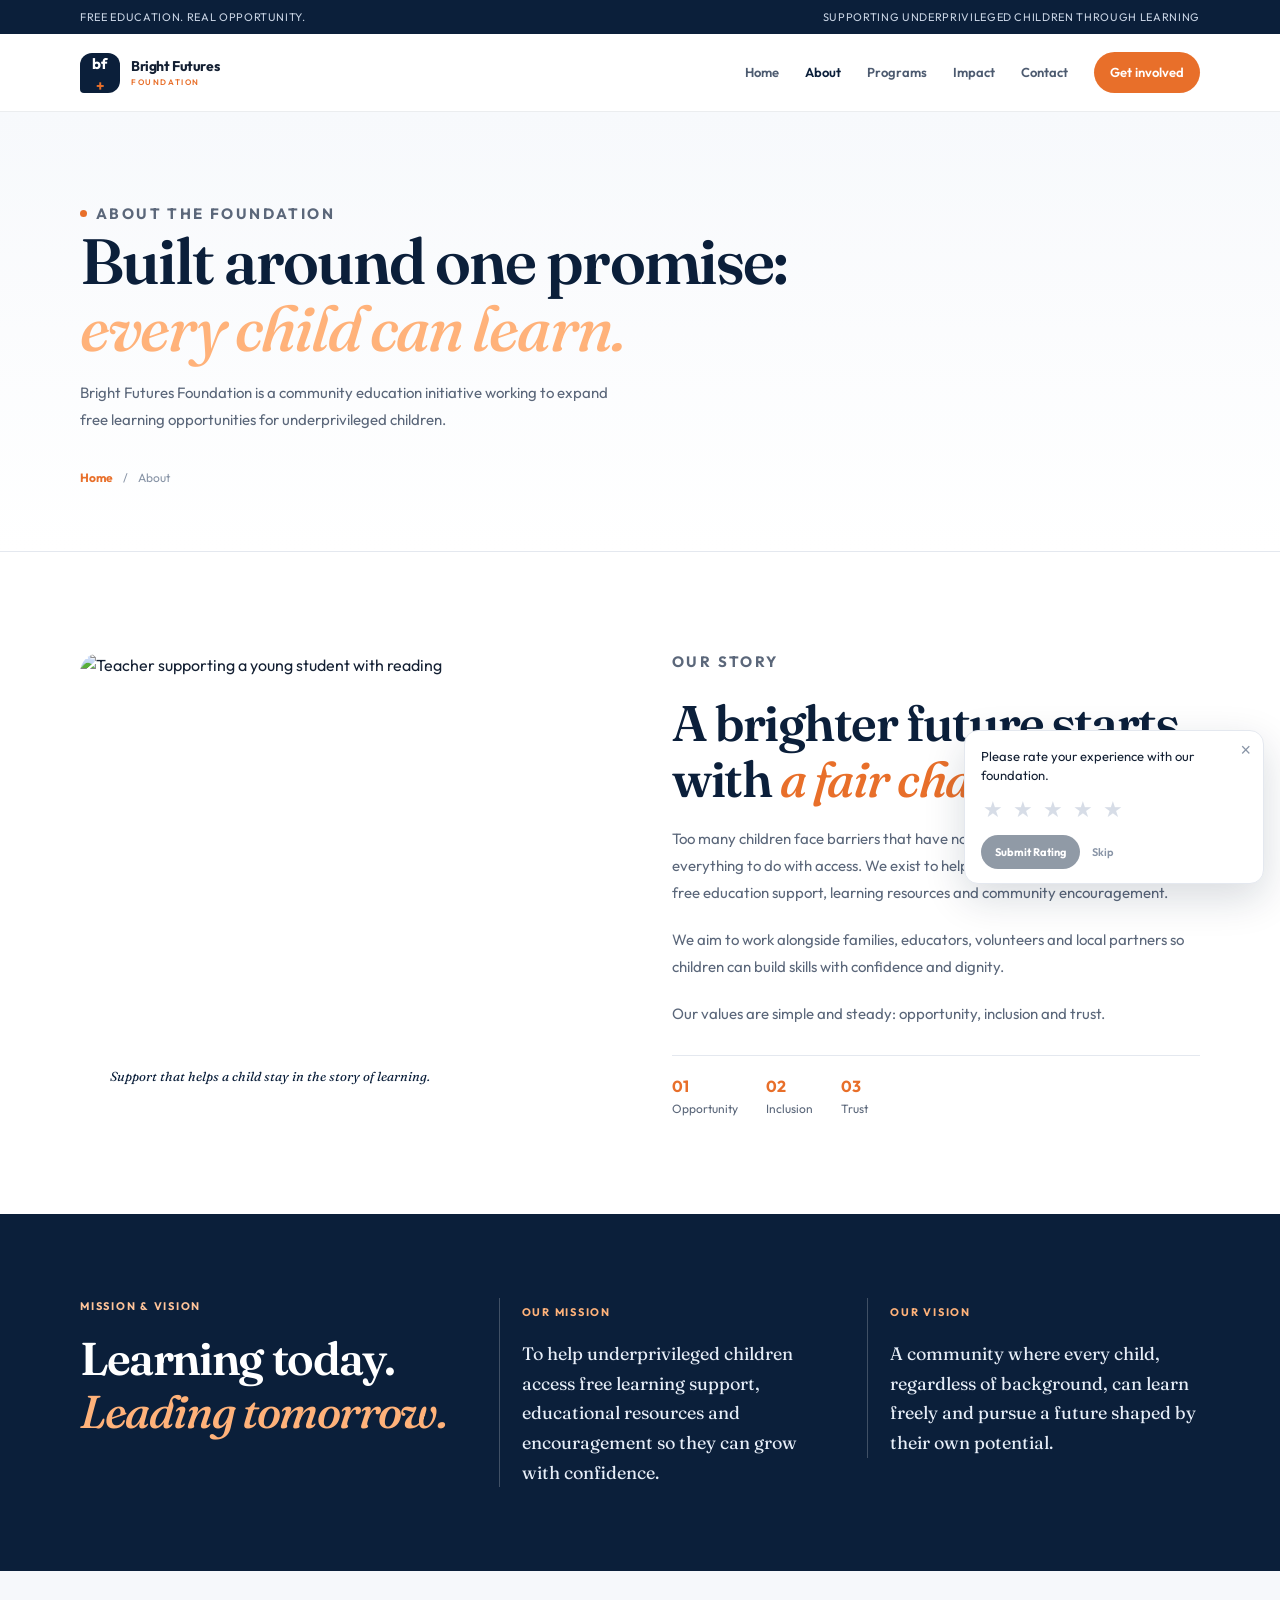
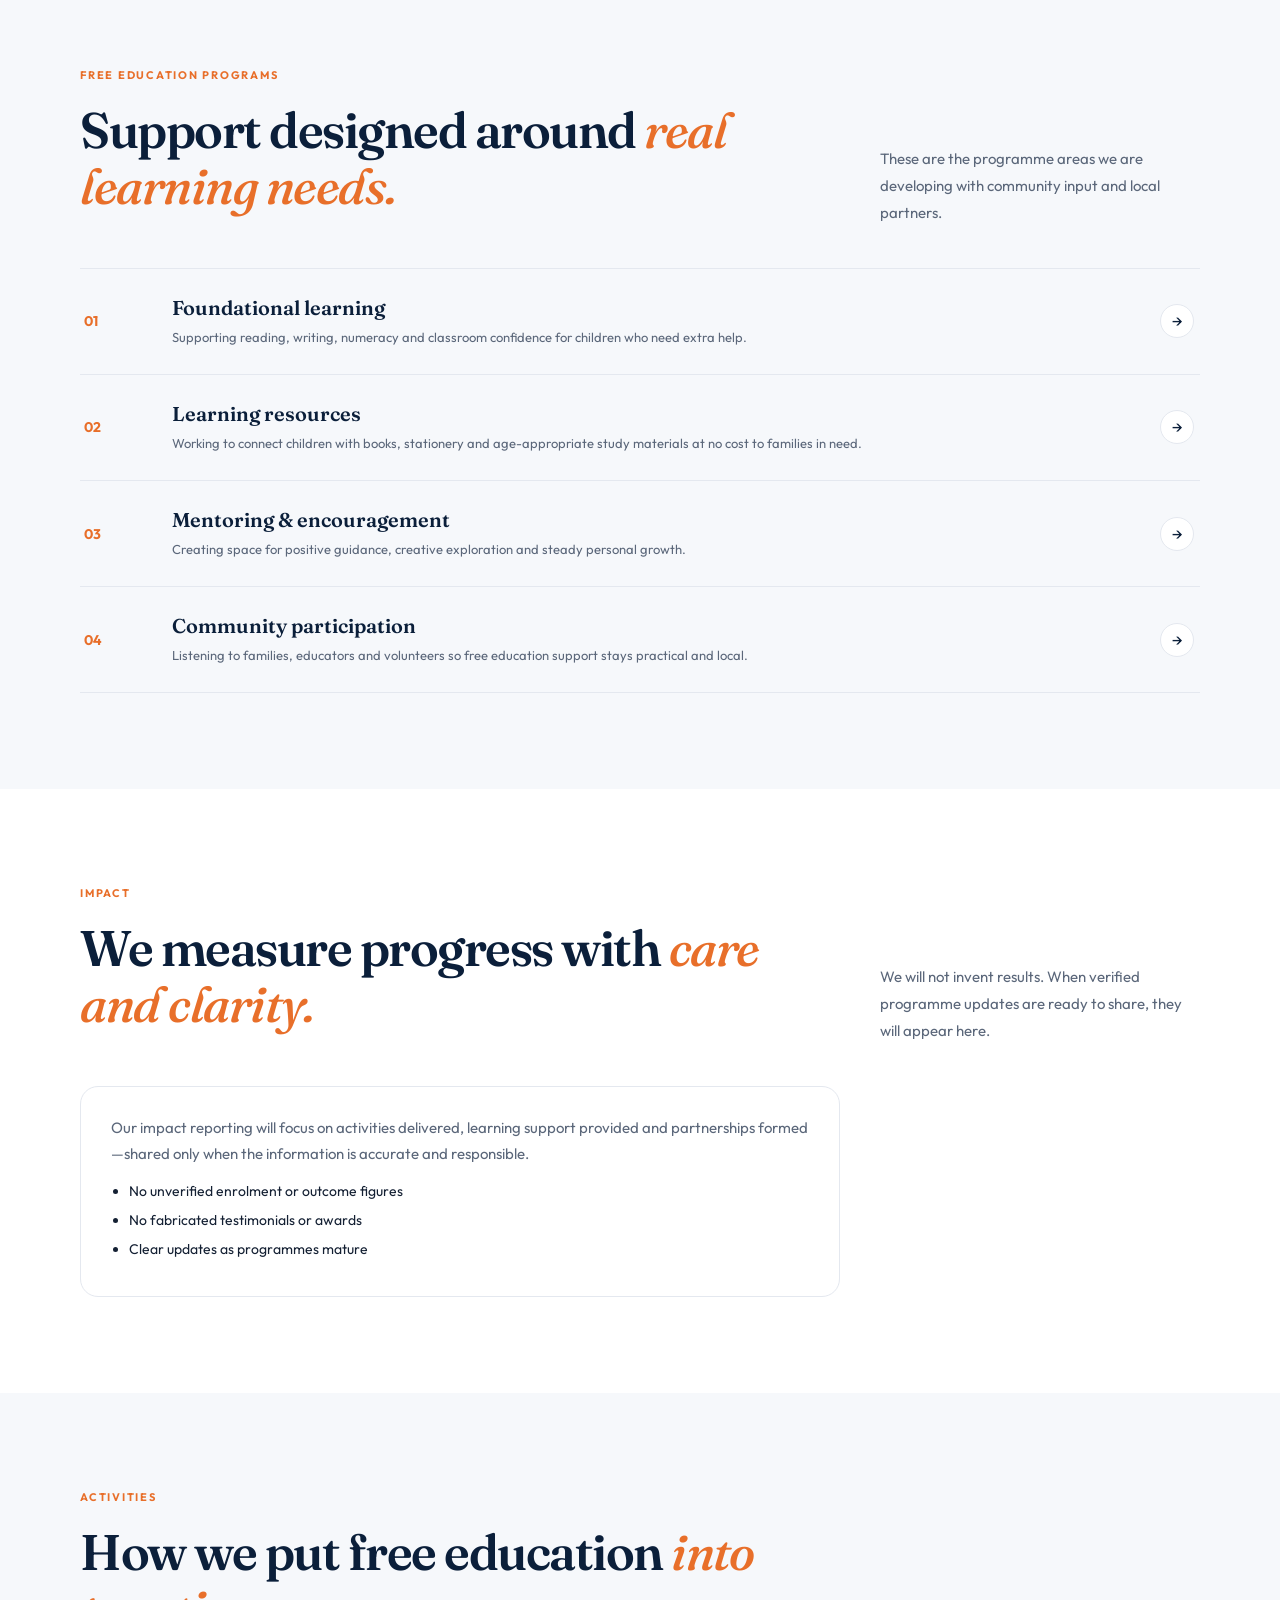
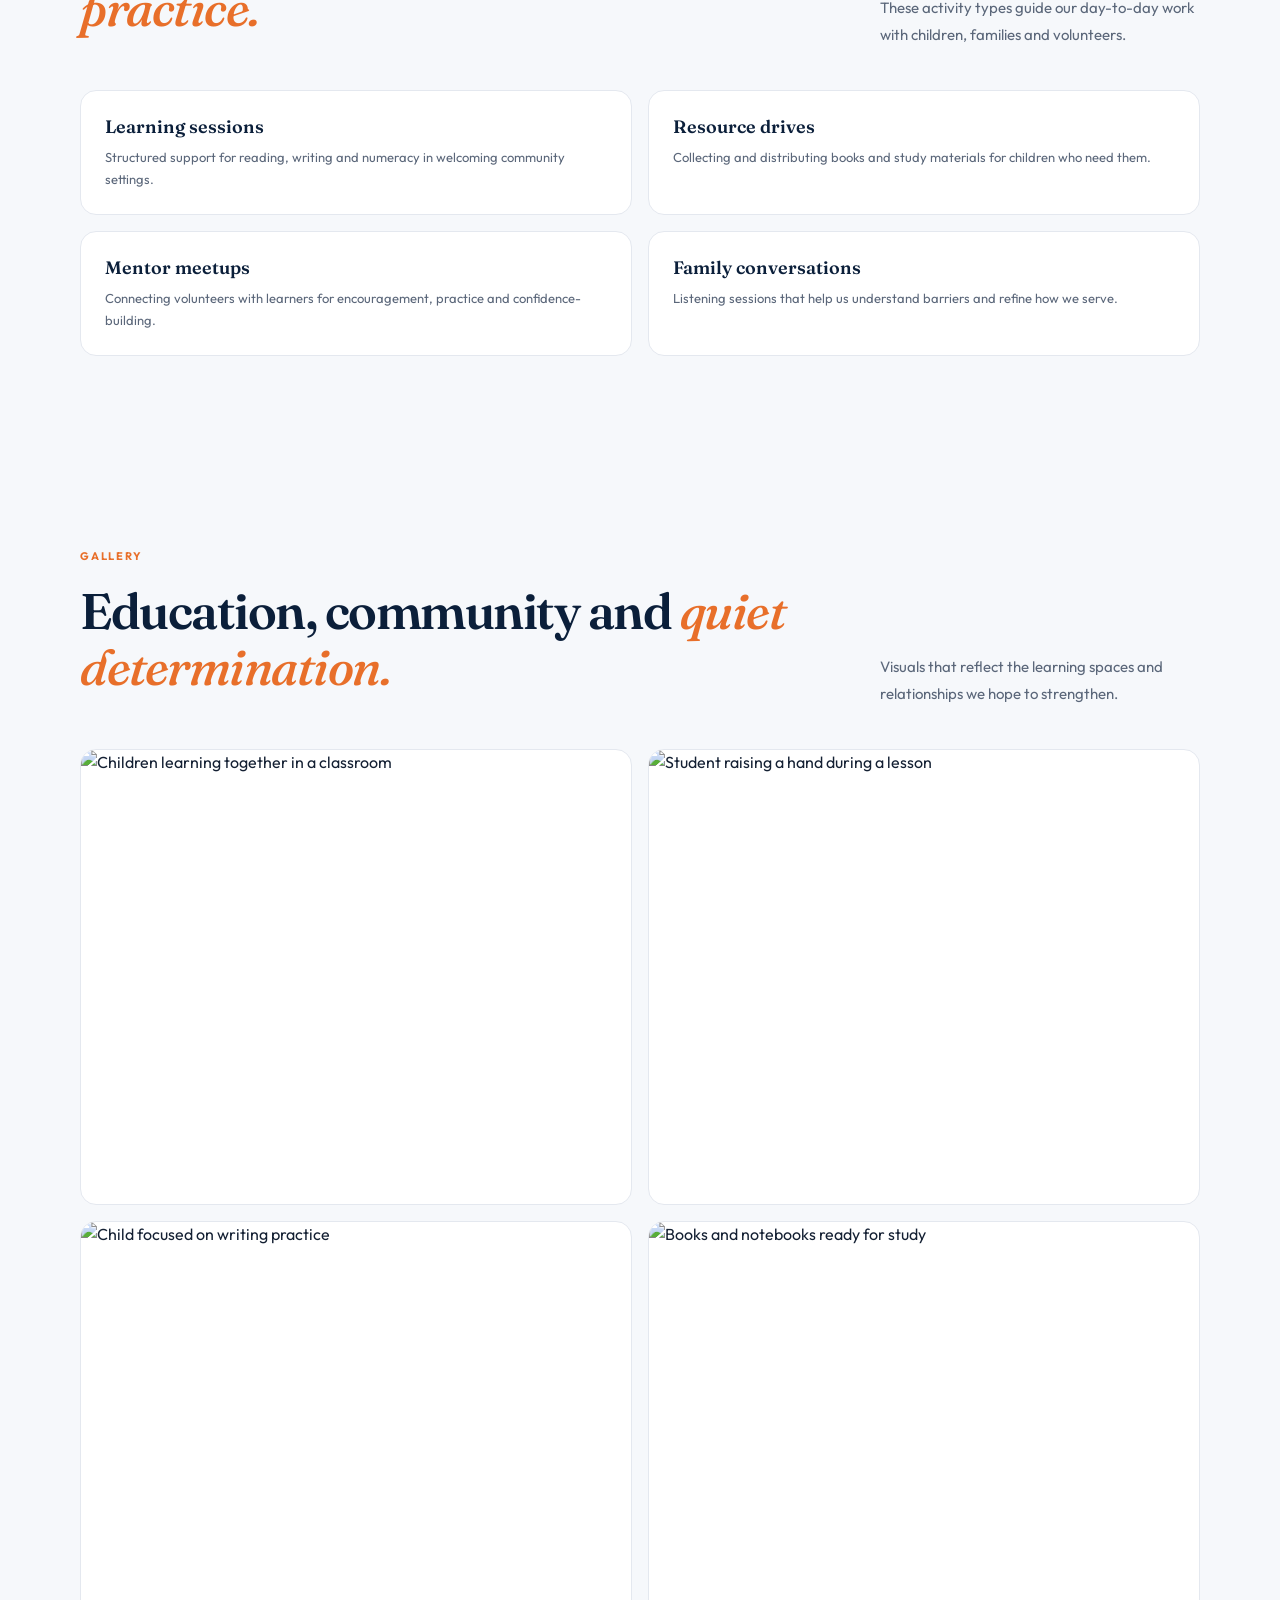
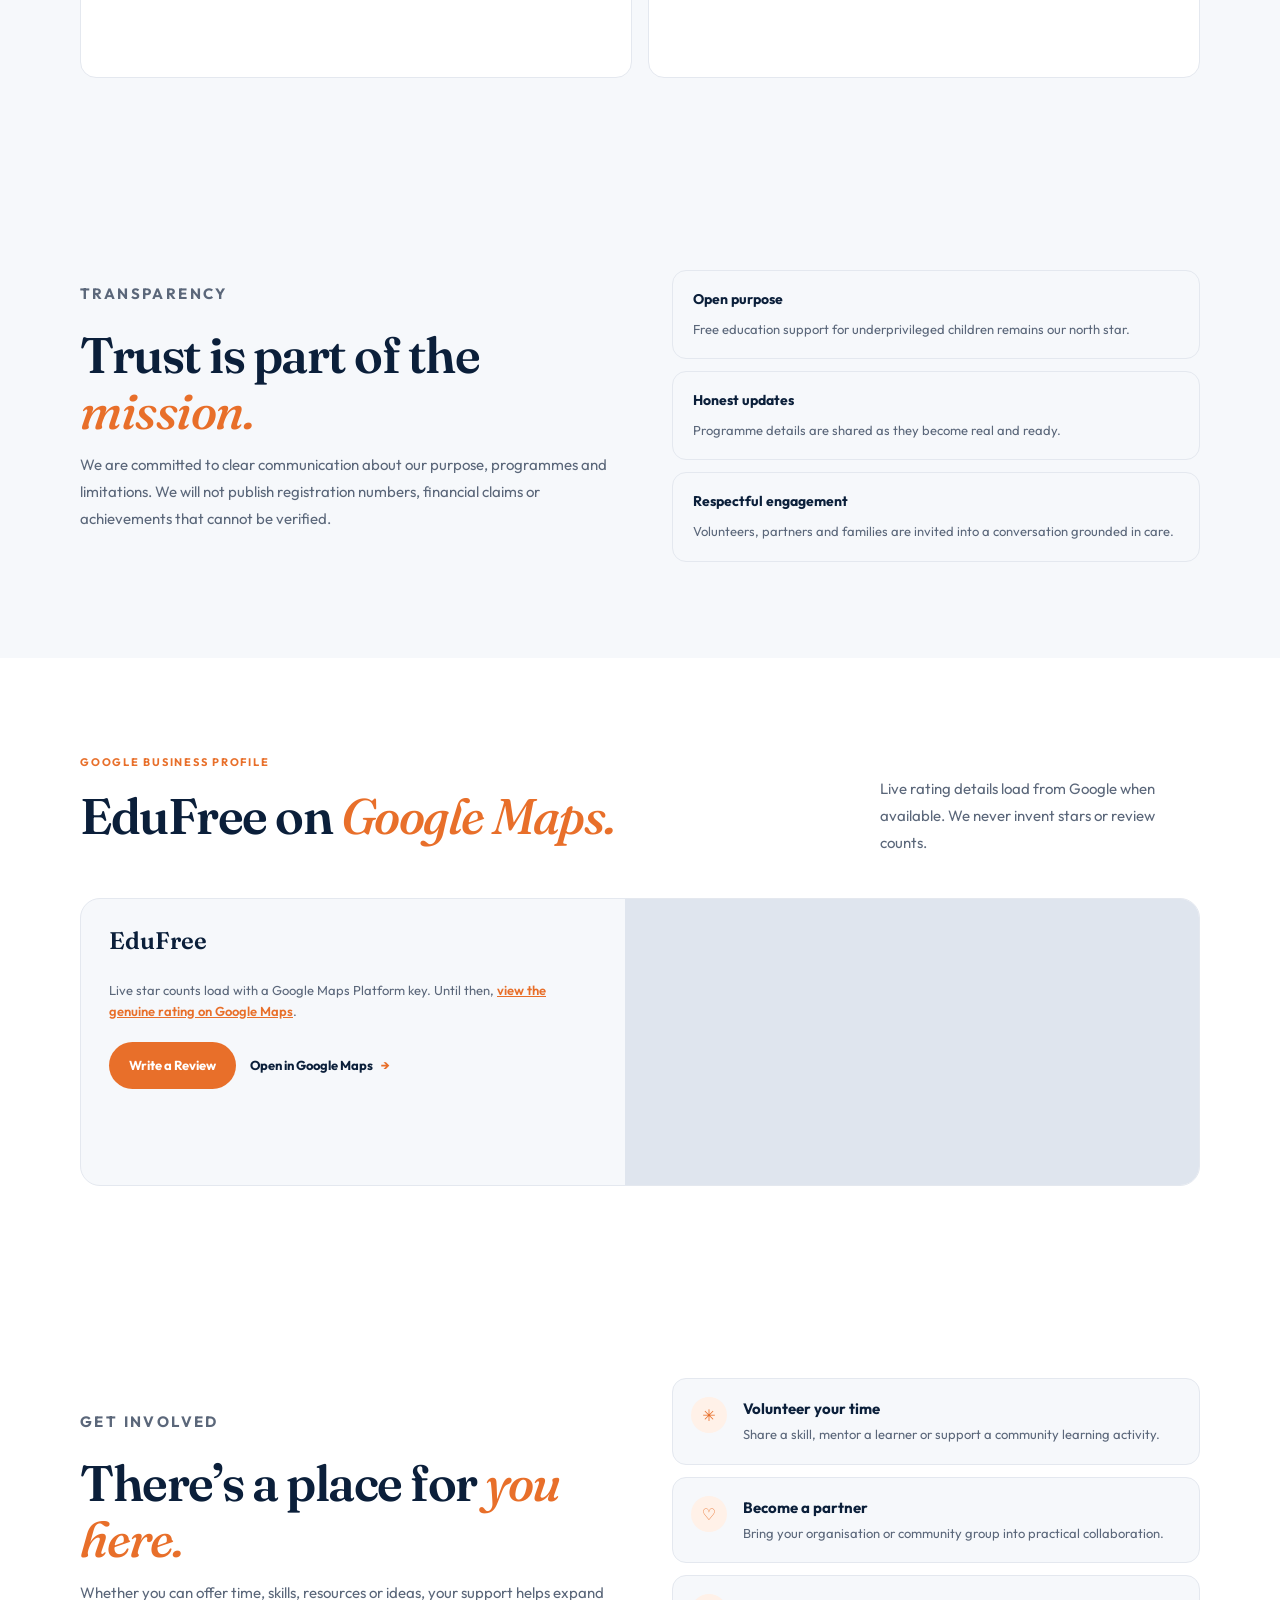
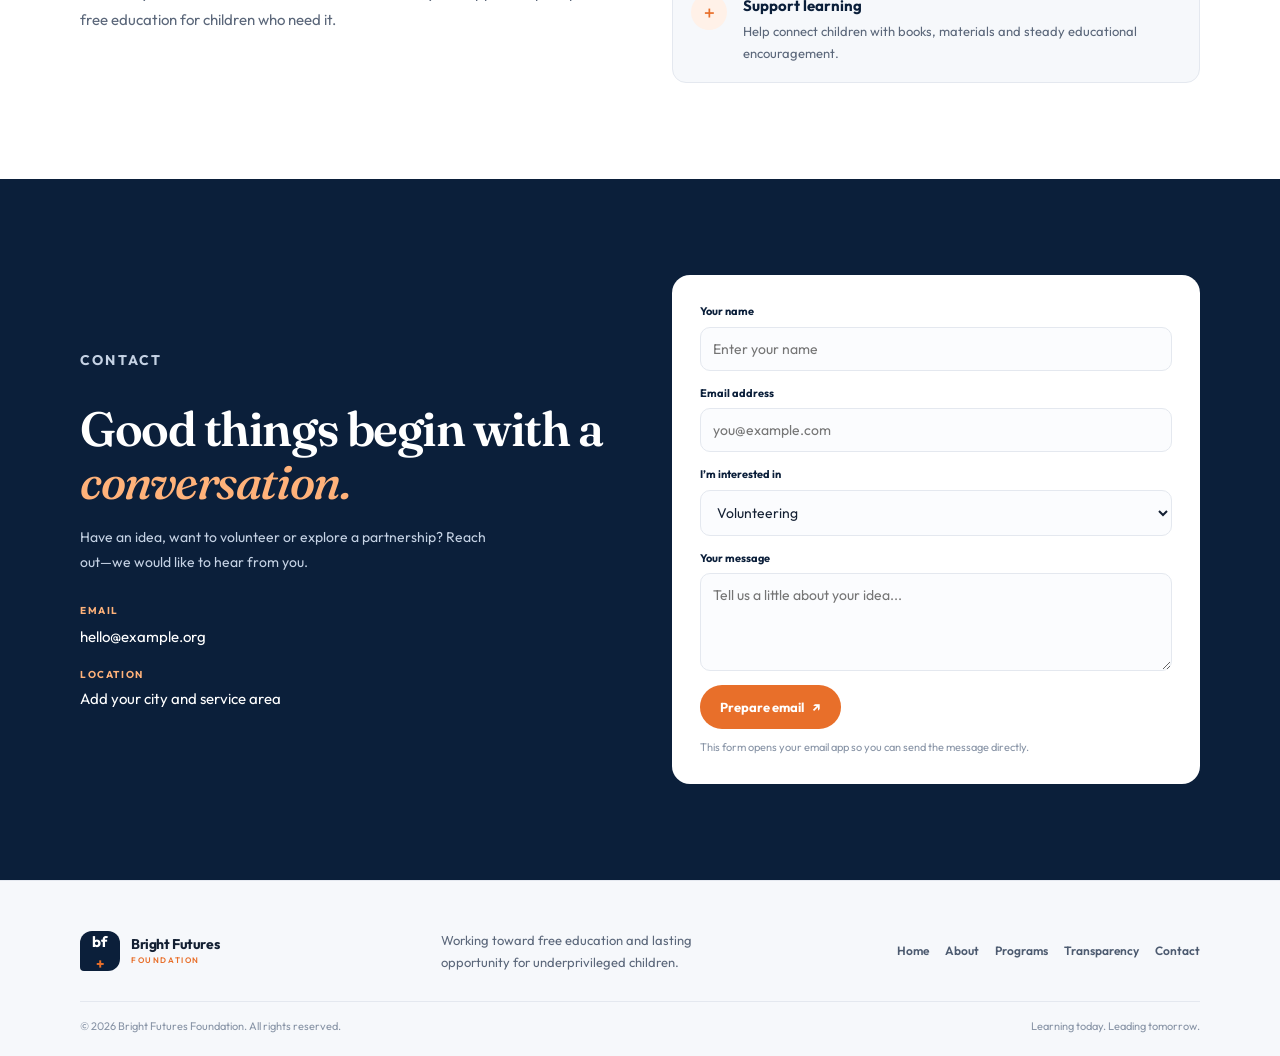
==== commit c5be3998: "Add live Google Business Profile rating section for EduFree. Co-authored-by: Cursor <cursoragent@cur" ====
--- a/about.html
+++ b/about.html
@@ -5,6 +5,8 @@
   <meta name="viewport" content="width=device-width, initial-scale=1.0" />
   <meta name="description" content="About Bright Futures Foundation—our mission, free education programmes, activities, transparency approach and ways to get involved." />
   <meta name="theme-color" content="#0b1f3a" />
+  <!-- Optional: add a browser-restricted Google Maps Platform key to load live Place rating/review counts -->
+  <meta name="google-maps-api-key" content="" />
   <meta property="og:title" content="About Us | Bright Futures Foundation" />
   <meta property="og:description" content="Learn about our free education mission for underprivileged children and how you can take part." />
   <meta property="og:type" content="website" />
@@ -167,6 +169,36 @@
       </div>
     </section>
 
+    <section class="google-place-section section-pad" id="google-reviews" data-google-place>
+      <div class="container">
+        <div class="section-heading">
+          <div>
+            <p class="eyebrow">Google Business Profile</p>
+            <h2>EduFree on <em>Google Maps.</em></h2>
+          </div>
+          <p>Live rating details load from Google when available. We never invent stars or review counts.</p>
+        </div>
+        <div class="google-place-card">
+          <div class="google-place-summary">
+            <p class="google-place-name" data-place-name>EduFree</p>
+            <div class="google-place-rating" data-place-rating hidden>
+              <span class="google-place-score" data-place-score></span>
+              <span class="google-place-stars" data-place-stars aria-hidden="true"></span>
+              <span class="google-place-count" data-place-count></span>
+            </div>
+            <p class="google-place-status" data-place-status>Loading live Google rating…</p>
+            <div class="google-place-actions">
+              <a class="btn btn-primary" data-write-review href="https://search.google.com/local/writereview?placeid=ChIJTw-cW0iR7TkRhWbYlYGm--w" target="_blank" rel="noopener noreferrer">Write a Review</a>
+              <a class="text-link" data-maps-link href="https://www.google.com/maps/search/?api=1&query_place_id=ChIJTw-cW0iR7TkRhWbYlYGm--w" target="_blank" rel="noopener noreferrer">Open in Google Maps <span>→</span></a>
+            </div>
+          </div>
+          <div class="google-place-map">
+            <iframe title="EduFree on Google Maps" loading="lazy" referrerpolicy="no-referrer-when-downgrade" allowfullscreen data-google-map src="https://www.google.com/maps?q=place_id:ChIJTw-cW0iR7TkRhWbYlYGm--w&z=15&output=embed"></iframe>
+          </div>
+        </div>
+      </div>
+    </section>
+
     <section class="involved-section section-pad" id="get-involved">
       <div class="container involved-grid">
         <div>
--- a/styles.css
+++ b/styles.css
@@ -190,6 +190,27 @@
 .review-prompt-submit:disabled{opacity:.45;cursor:not-allowed}
 .review-prompt-skip{border:0;background:transparent;color:#8894a6;font:600 11px var(--sans);cursor:pointer;padding:0}
 
+.google-place-section{background:var(--white)}
+.google-place-card{display:grid;grid-template-columns:1fr 1.1fr;gap:22px;align-items:stretch;border:1px solid var(--line);border-radius:20px;overflow:hidden;background:var(--soft)}
+.google-place-summary{padding:28px 28px 24px;display:flex;flex-direction:column;gap:12px}
+.google-place-name{margin:0;font:600 24px/1.2 var(--serif);color:var(--navy)}
+.google-place-rating{display:flex;flex-wrap:wrap;align-items:center;gap:8px 10px}
+.google-place-score{font:700 28px/1 var(--sans);color:var(--navy)}
+.google-place-stars{color:var(--orange);font-size:18px;letter-spacing:1px}
+.google-place-count{font-size:13px;color:var(--muted)}
+.google-place-status{margin:0;font-size:13px;line-height:1.6;color:var(--muted)}
+.google-place-status a{color:var(--orange);font-weight:600;text-decoration:underline}
+.google-place-actions{display:flex;flex-wrap:wrap;align-items:center;gap:14px;margin-top:8px}
+.google-place-map{min-height:280px;background:#dfe5ee}
+.google-place-map iframe{width:100%;height:100%;min-height:280px;border:0}
+.google-place-teaser{padding-bottom:24px}
+.google-place-teaser-inner{display:flex;justify-content:space-between;align-items:end;gap:28px;padding:28px 32px;border:1px solid var(--line);border-radius:20px;background:var(--soft)}
+.google-place-teaser-inner h2{font-size:clamp(28px,3.4vw,40px);margin:0 0 10px;color:var(--navy)}
+.google-place-teaser-inner p{margin:0;color:var(--muted);max-width:460px;line-height:1.7}
+.google-place-teaser-actions{display:flex;flex-wrap:wrap;gap:10px}
+.btn-ghost-light{background:var(--white);color:var(--navy);border:1px solid var(--line)}
+.btn-ghost-light:hover{border-color:var(--orange);color:var(--orange-deep)}
+
 @media(max-width:900px){
   .focus-grid,.gallery-grid,.gallery-grid-wide,.activities-grid{grid-template-columns:1fr 1fr}
   .focus-card-feature{grid-column:span 2}
@@ -197,6 +218,8 @@
   .footer-main{grid-template-columns:1fr 1fr}
   .footer-nav{grid-column:span 2;justify-content:flex-start}
   .intro-grid,.story-grid,.involved-grid,.contact-grid,.impact-preview-grid,.transparency-grid{gap:36px}
+  .google-place-card,.google-place-teaser-inner{grid-template-columns:1fr;display:grid}
+  .google-place-teaser-inner{align-items:start}
 }
 @media(max-width:700px){
   .container{width:min(100% - 32px,560px)}
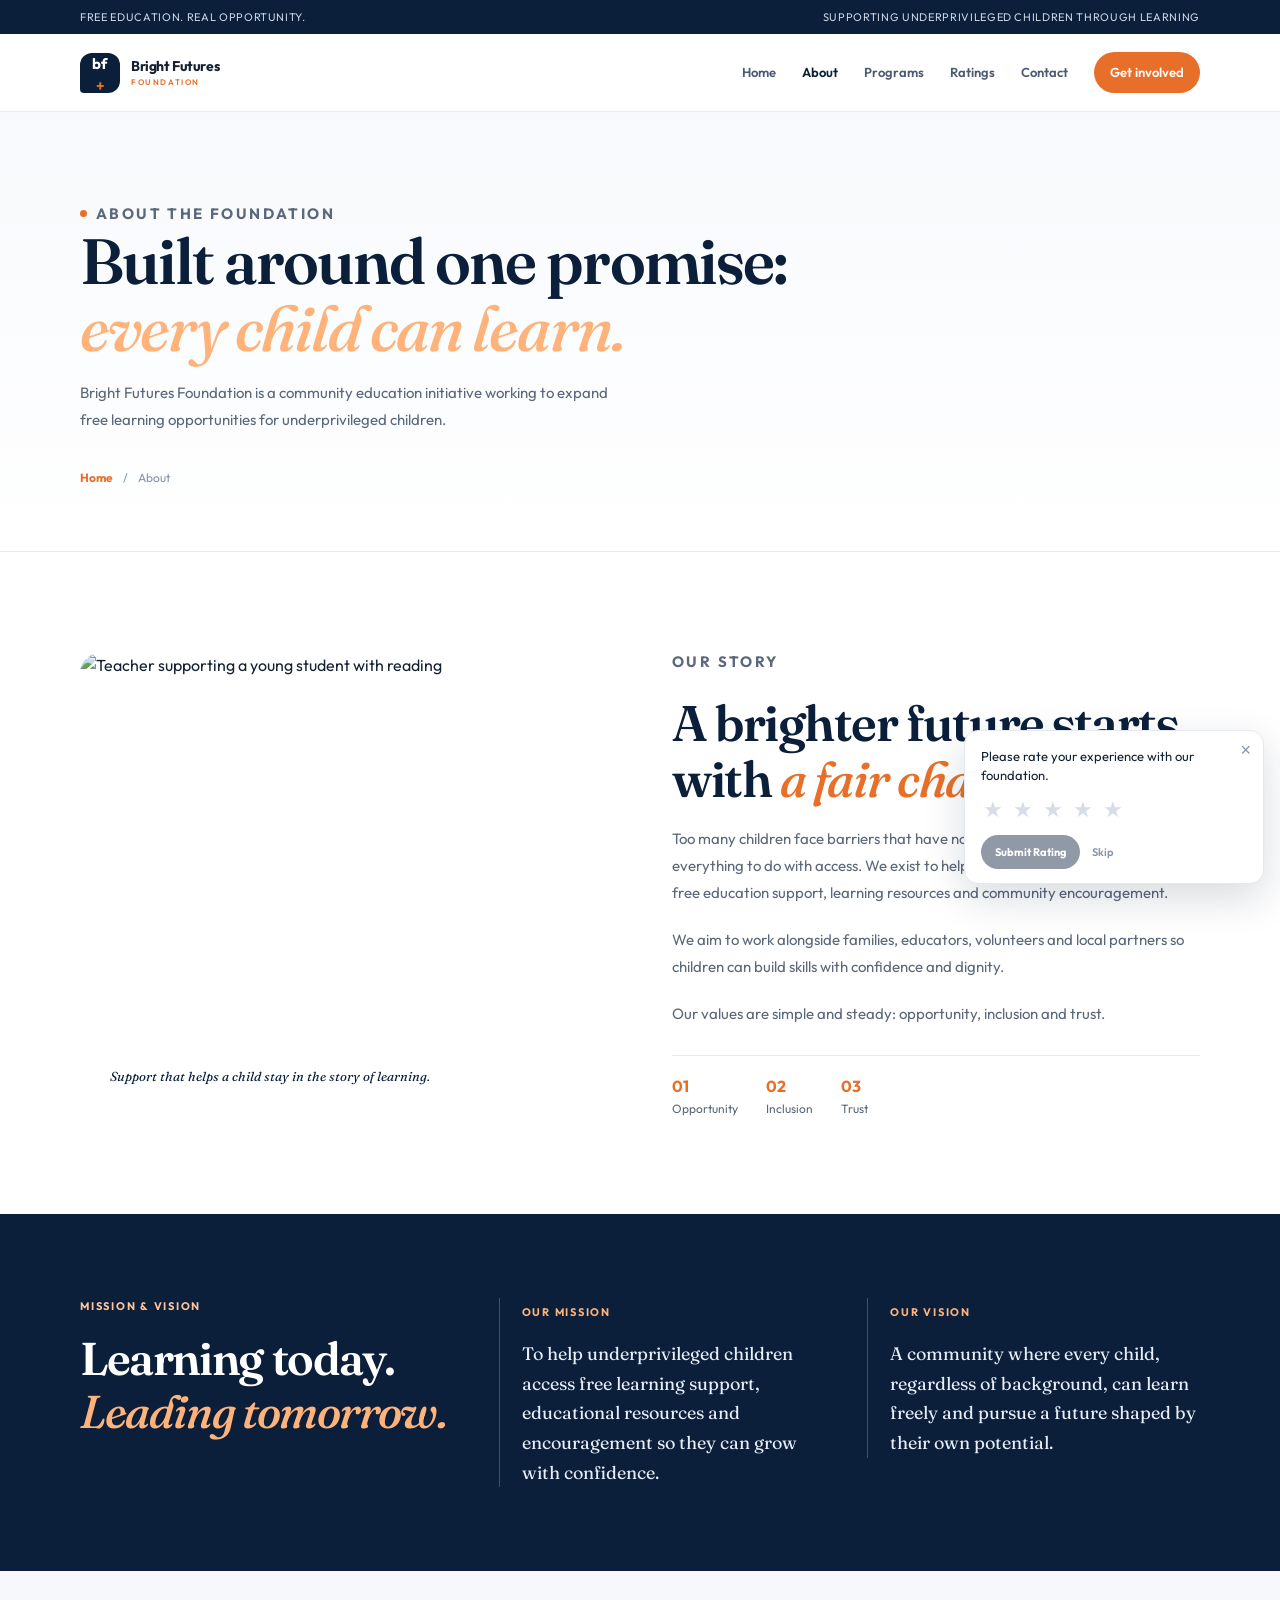
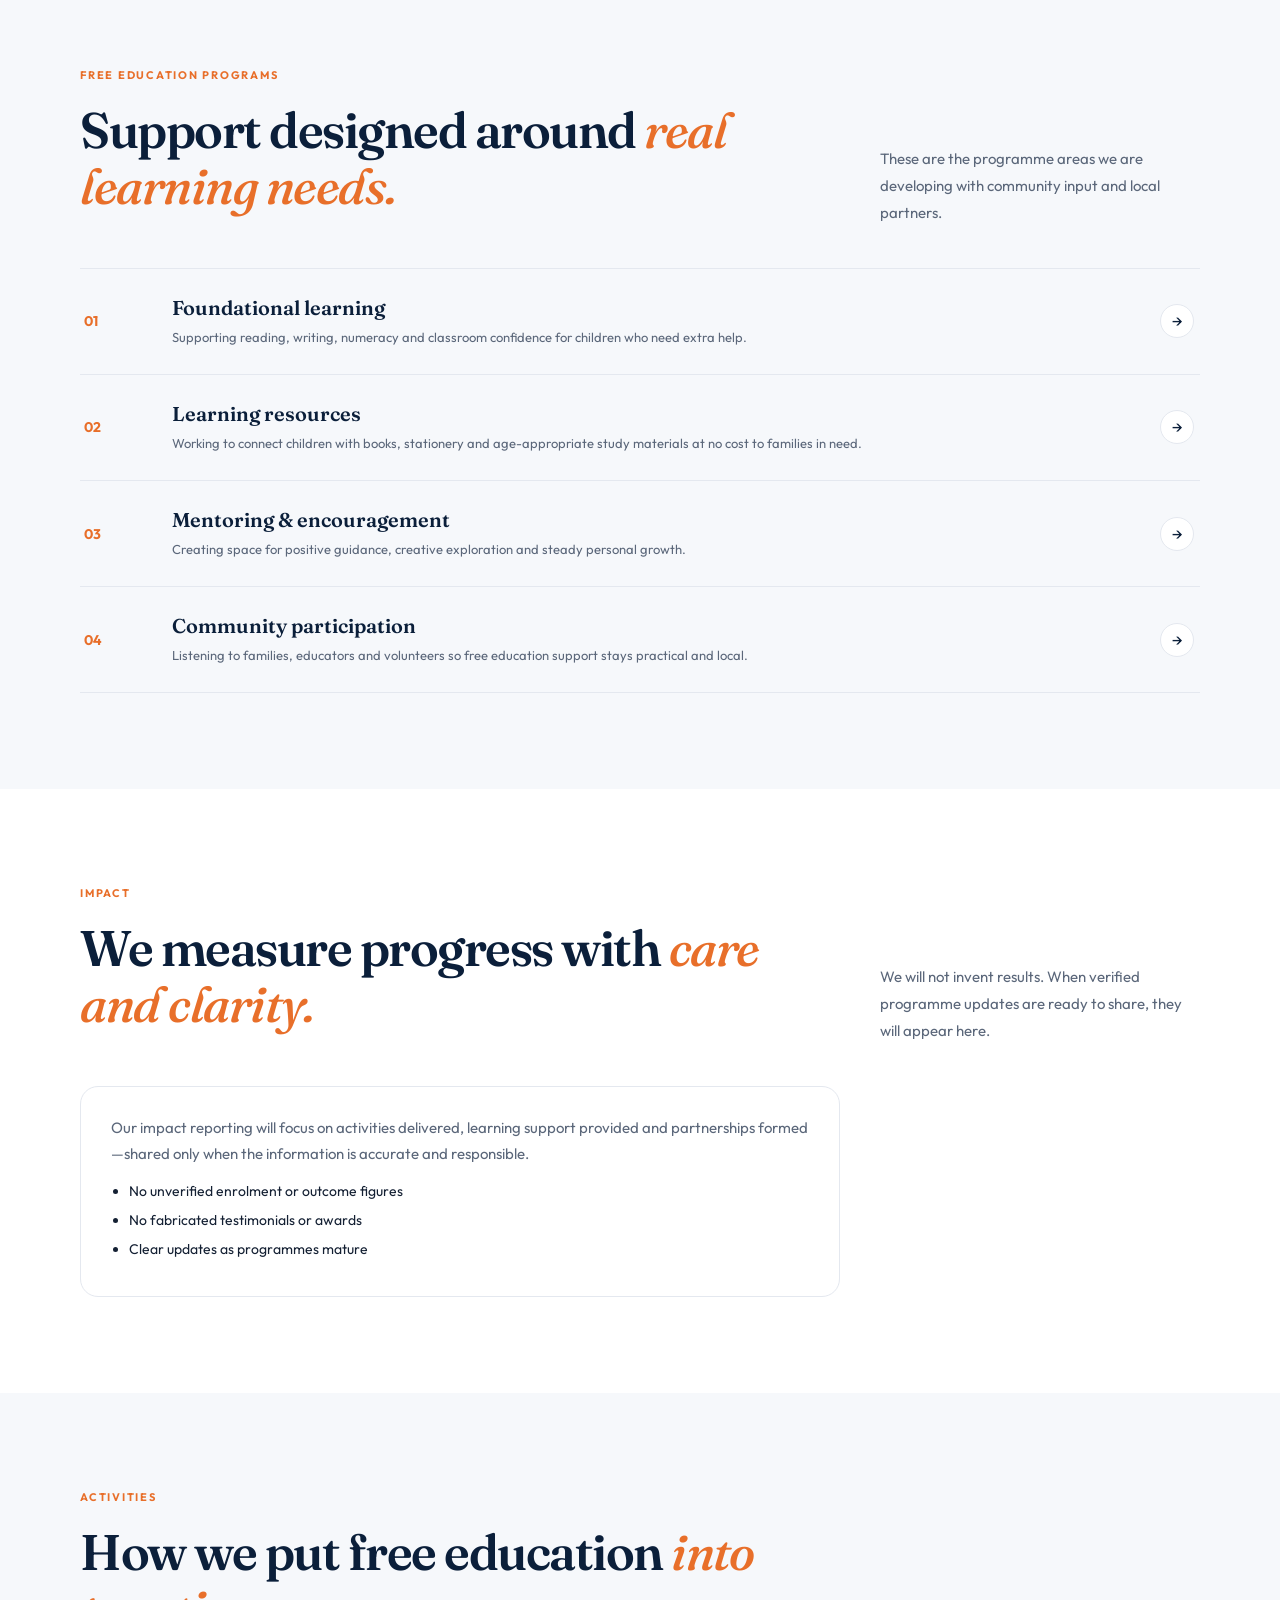
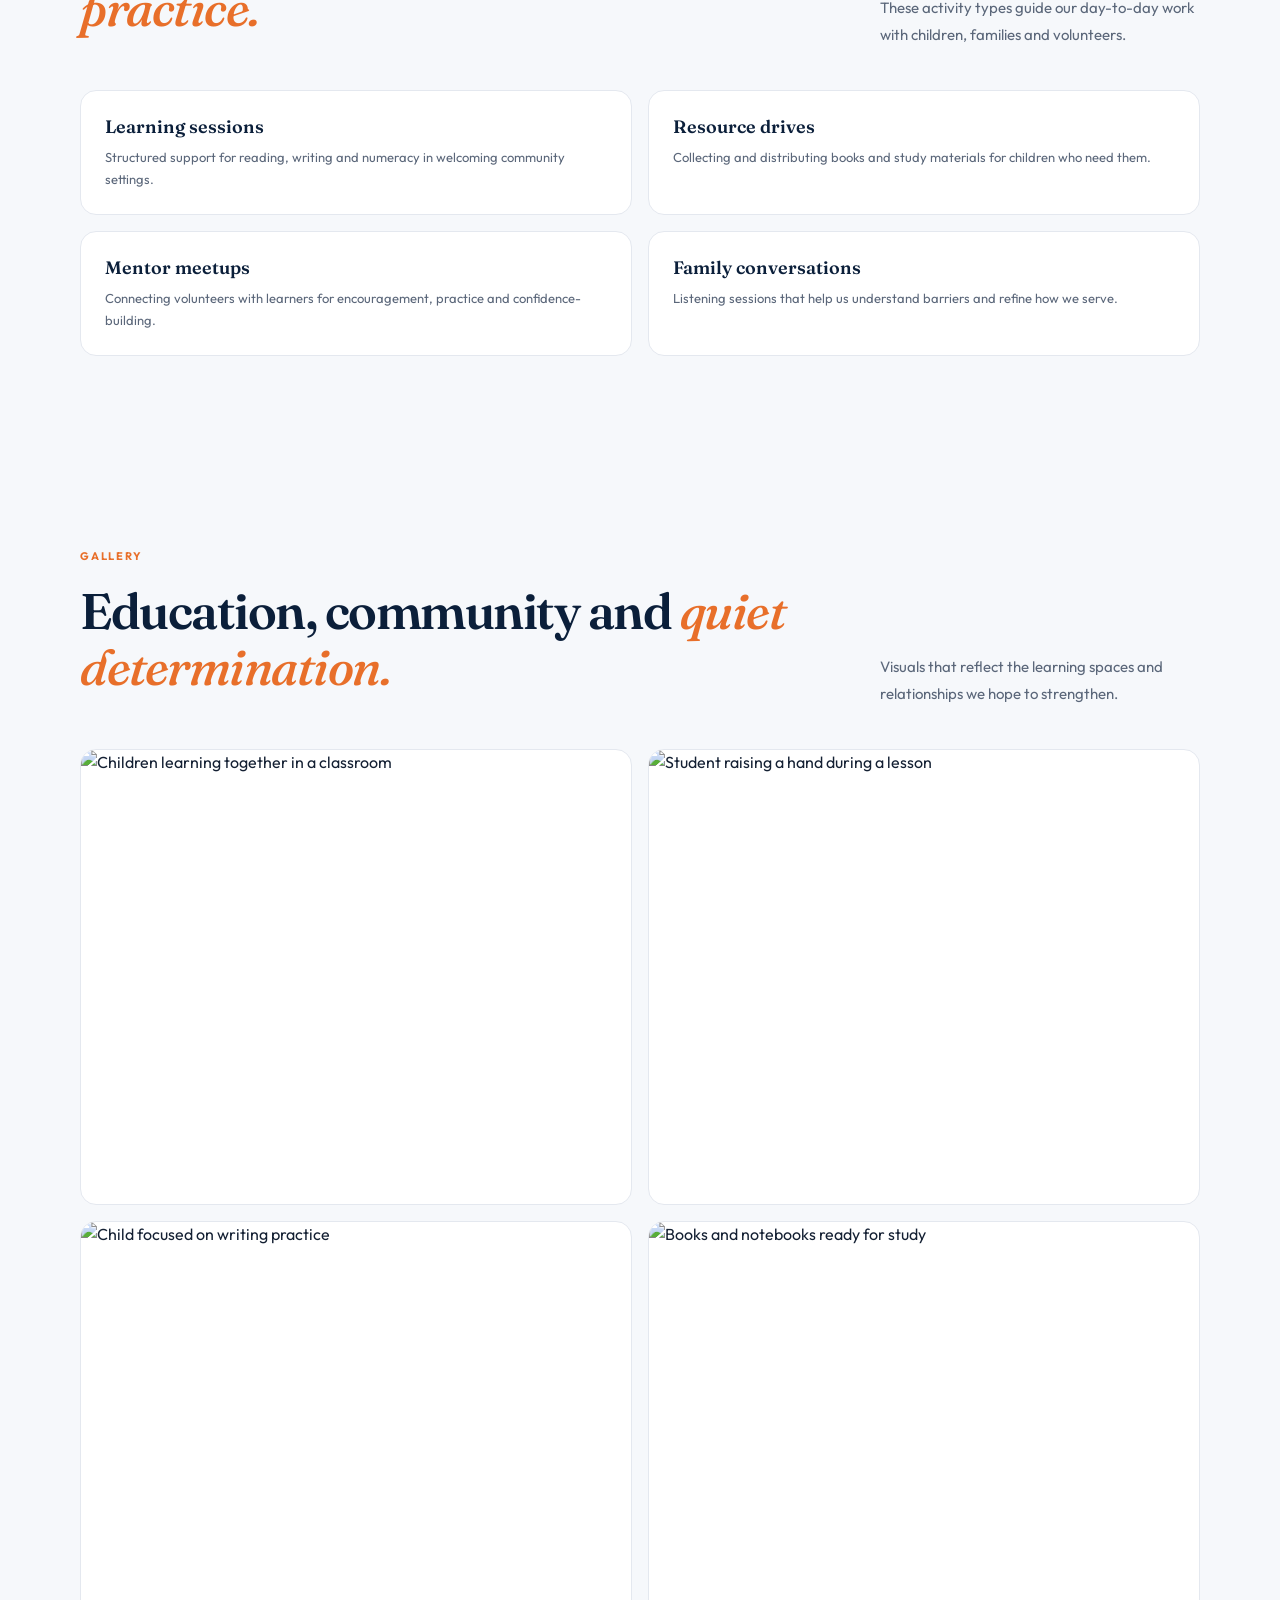
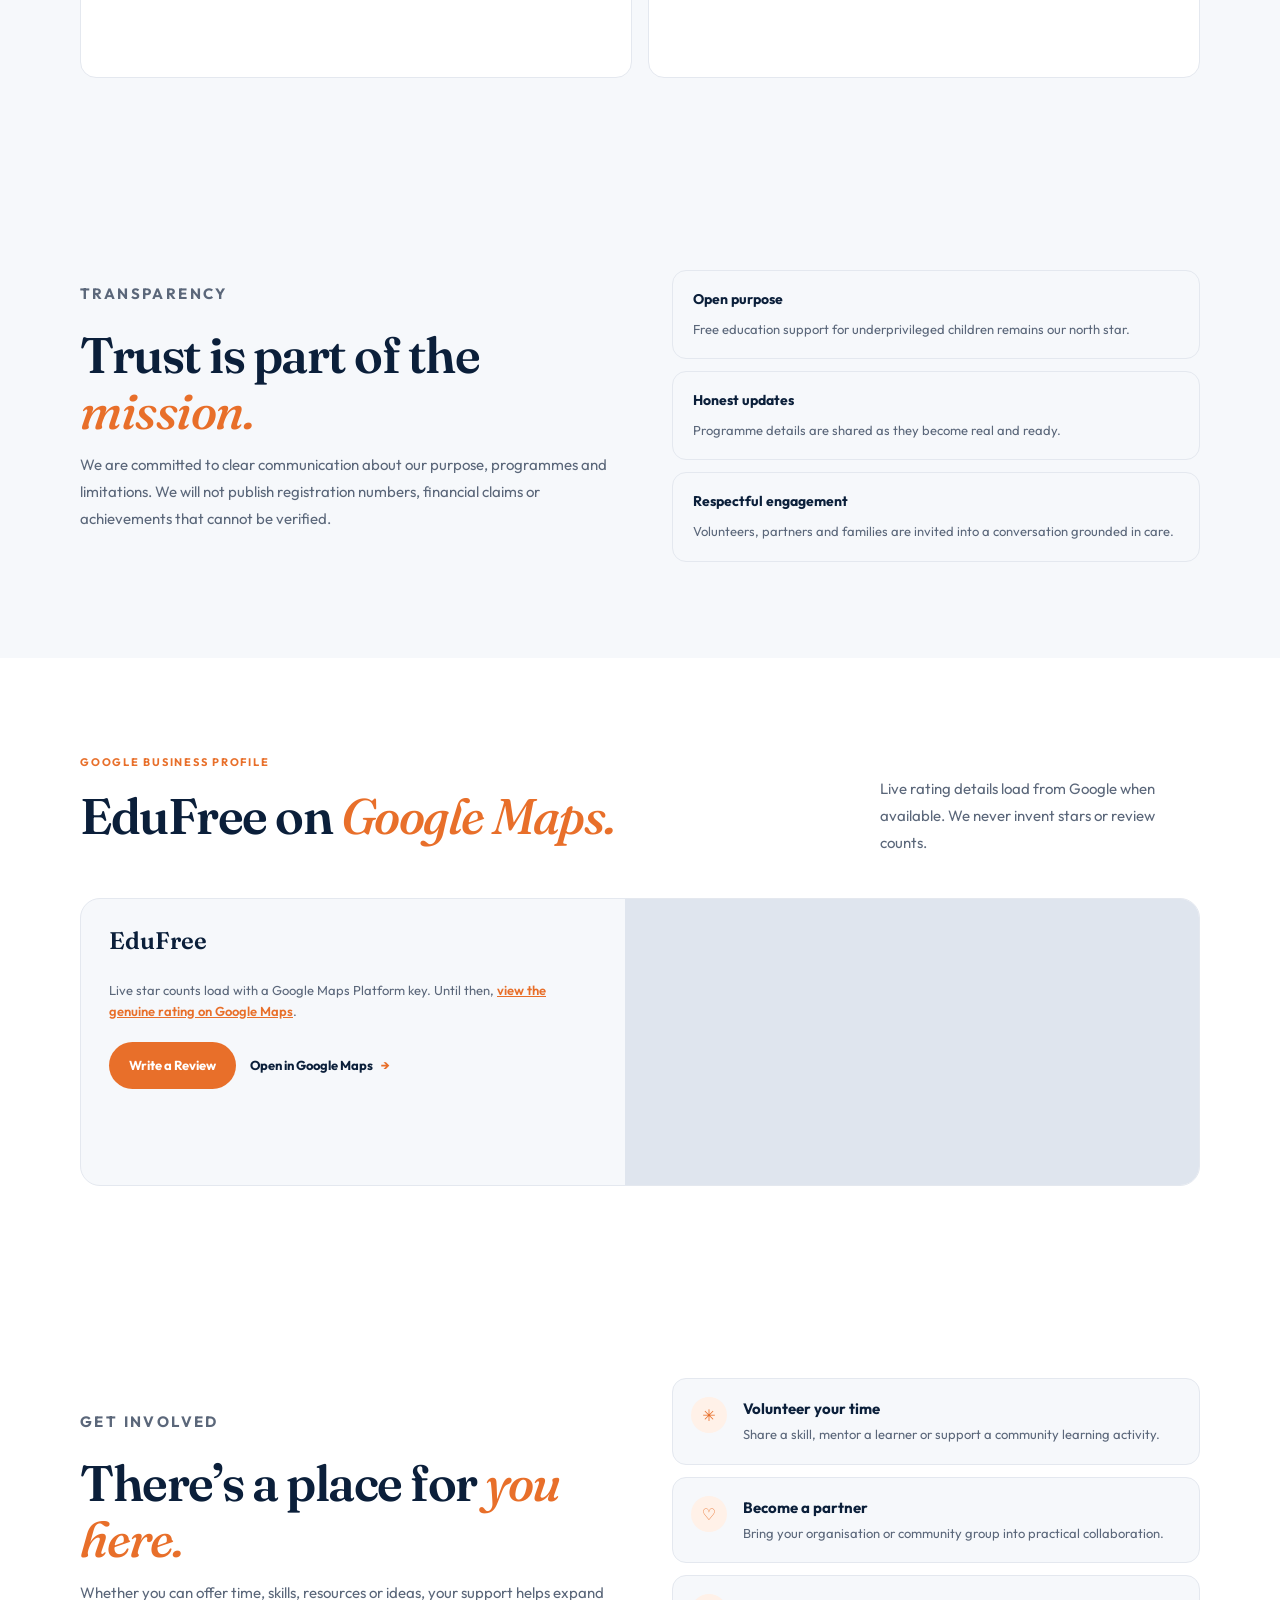
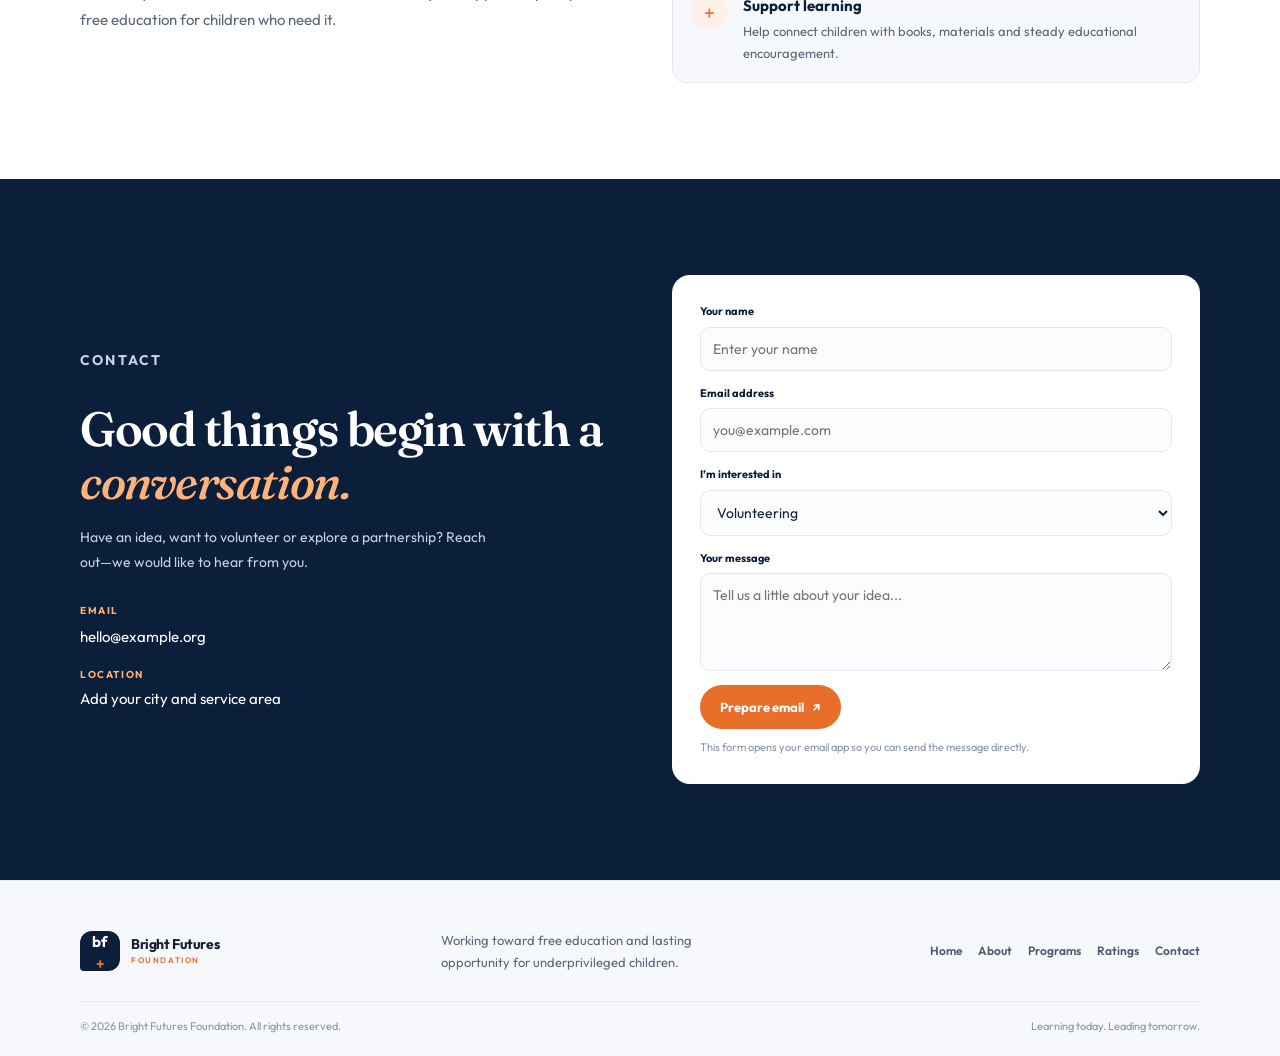
==== commit bebff13e: "Add dedicated Ratings page with on-site and Google review sections. Co-authored-by: Cursor <cursorag" ====
--- a/about.html
+++ b/about.html
@@ -26,7 +26,7 @@
         <a href="index.html">Home</a>
         <a class="active" href="about.html">About</a>
         <a href="#programs">Programs</a>
-        <a href="#impact">Impact</a>
+        <a href="rating.html">Ratings</a>
         <a href="#contact">Contact</a>
         <a class="nav-cta" href="#get-involved">Get involved</a>
       </nav>
@@ -251,7 +251,7 @@
         <a href="index.html">Home</a>
         <a href="about.html">About</a>
         <a href="#programs">Programs</a>
-        <a href="#transparency">Transparency</a>
+        <a href="rating.html">Ratings</a>
         <a href="#contact">Contact</a>
       </div>
     </div>
--- a/styles.css
+++ b/styles.css
@@ -211,6 +211,15 @@
 .btn-ghost-light{background:var(--white);color:var(--navy);border:1px solid var(--line)}
 .btn-ghost-light:hover{border-color:var(--orange);color:var(--orange-deep)}
 
+.rating-page-section{background:var(--soft)}
+.rating-page-grid{display:grid;grid-template-columns:1.1fr .9fr;gap:36px;align-items:center}
+.rating-page-grid h2{font-size:clamp(32px,4vw,46px);margin:0 0 14px;color:var(--navy)}
+.rating-page-grid>div>p{color:var(--muted);line-height:1.75;margin:0}
+.rating-panel{background:var(--white);border:1px solid var(--line);border-radius:18px;padding:28px;box-shadow:0 10px 30px rgba(11,31,58,.06)}
+.rating-panel-text{margin:0 0 16px;font-size:15px;line-height:1.5;color:var(--ink)}
+.rating-panel .review-prompt-stars{margin-bottom:18px}
+.rating-panel-actions{display:flex;gap:12px}
+
 @media(max-width:900px){
   .focus-grid,.gallery-grid,.gallery-grid-wide,.activities-grid{grid-template-columns:1fr 1fr}
   .focus-card-feature{grid-column:span 2}
@@ -218,7 +227,7 @@
   .footer-main{grid-template-columns:1fr 1fr}
   .footer-nav{grid-column:span 2;justify-content:flex-start}
   .intro-grid,.story-grid,.involved-grid,.contact-grid,.impact-preview-grid,.transparency-grid{gap:36px}
-  .google-place-card,.google-place-teaser-inner{grid-template-columns:1fr;display:grid}
+  .google-place-card,.google-place-teaser-inner,.rating-page-grid{grid-template-columns:1fr;display:grid}
   .google-place-teaser-inner{align-items:start}
 }
 @media(max-width:700px){
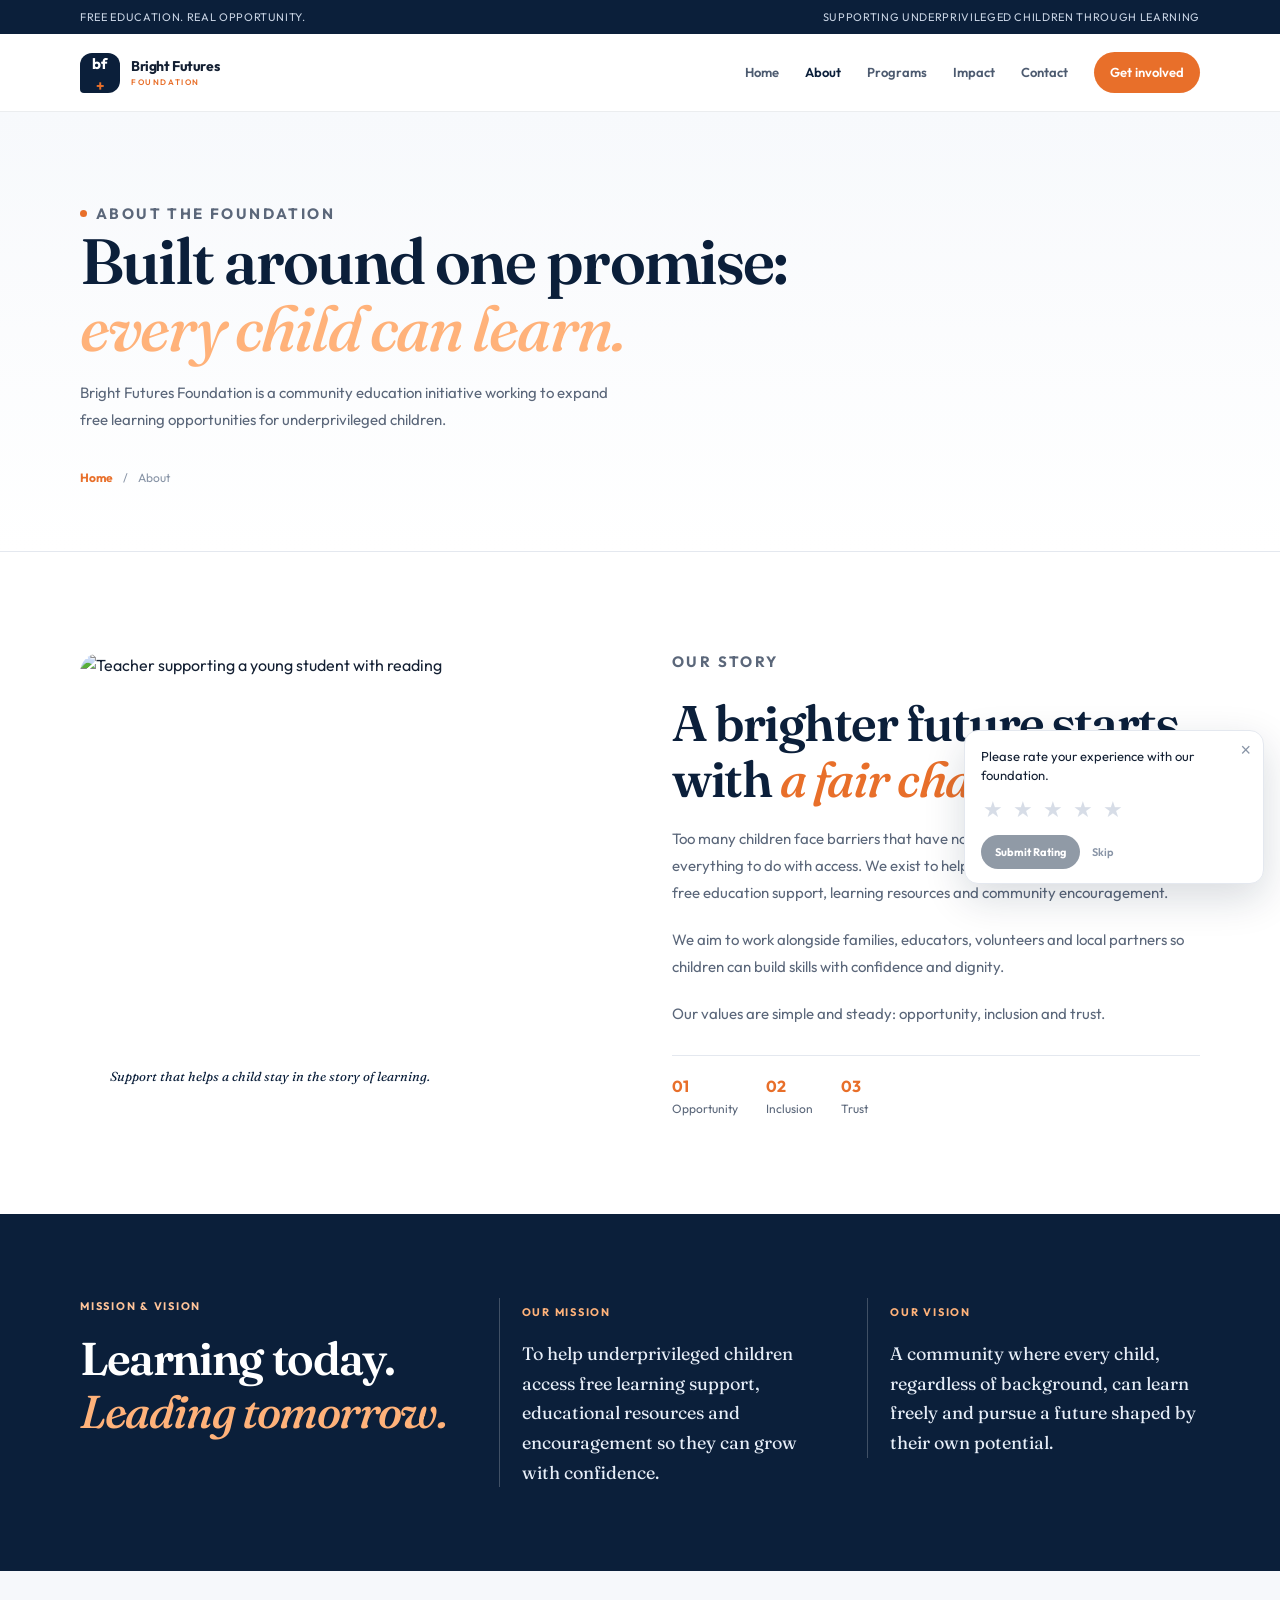
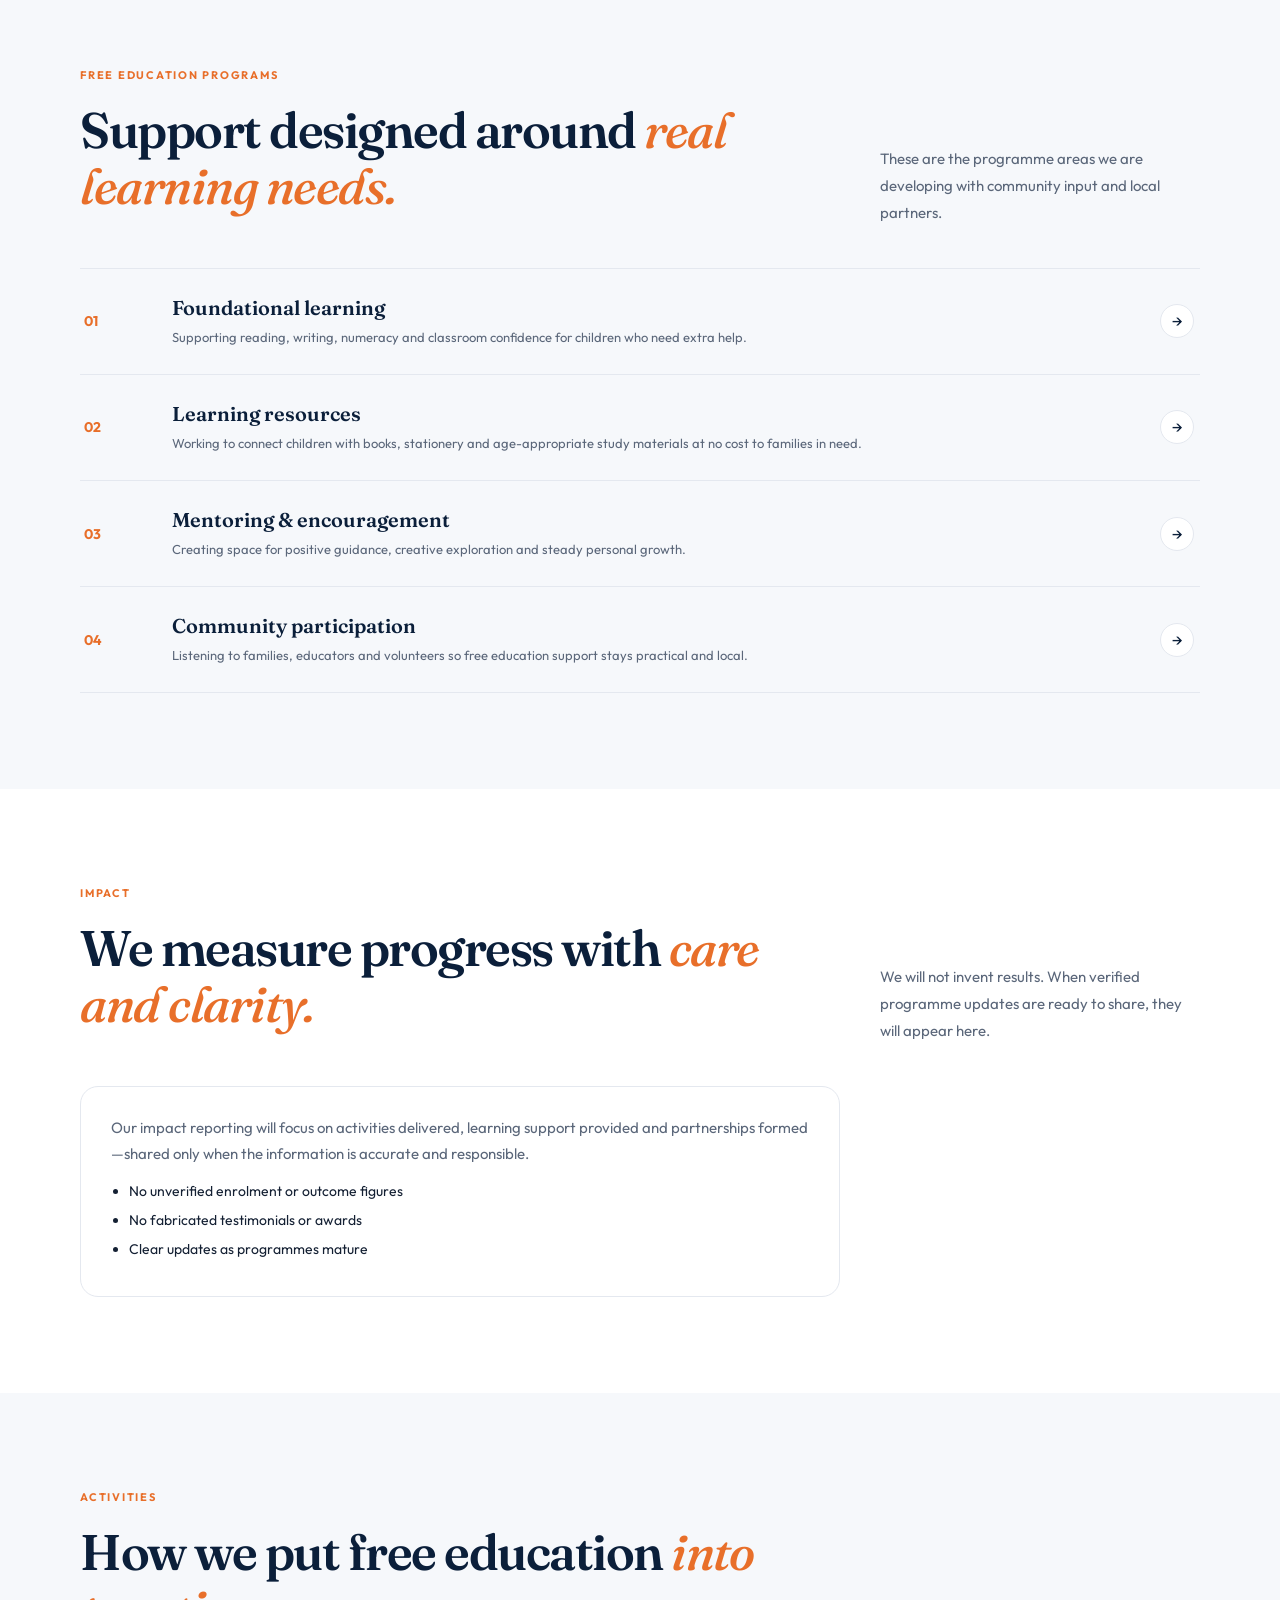
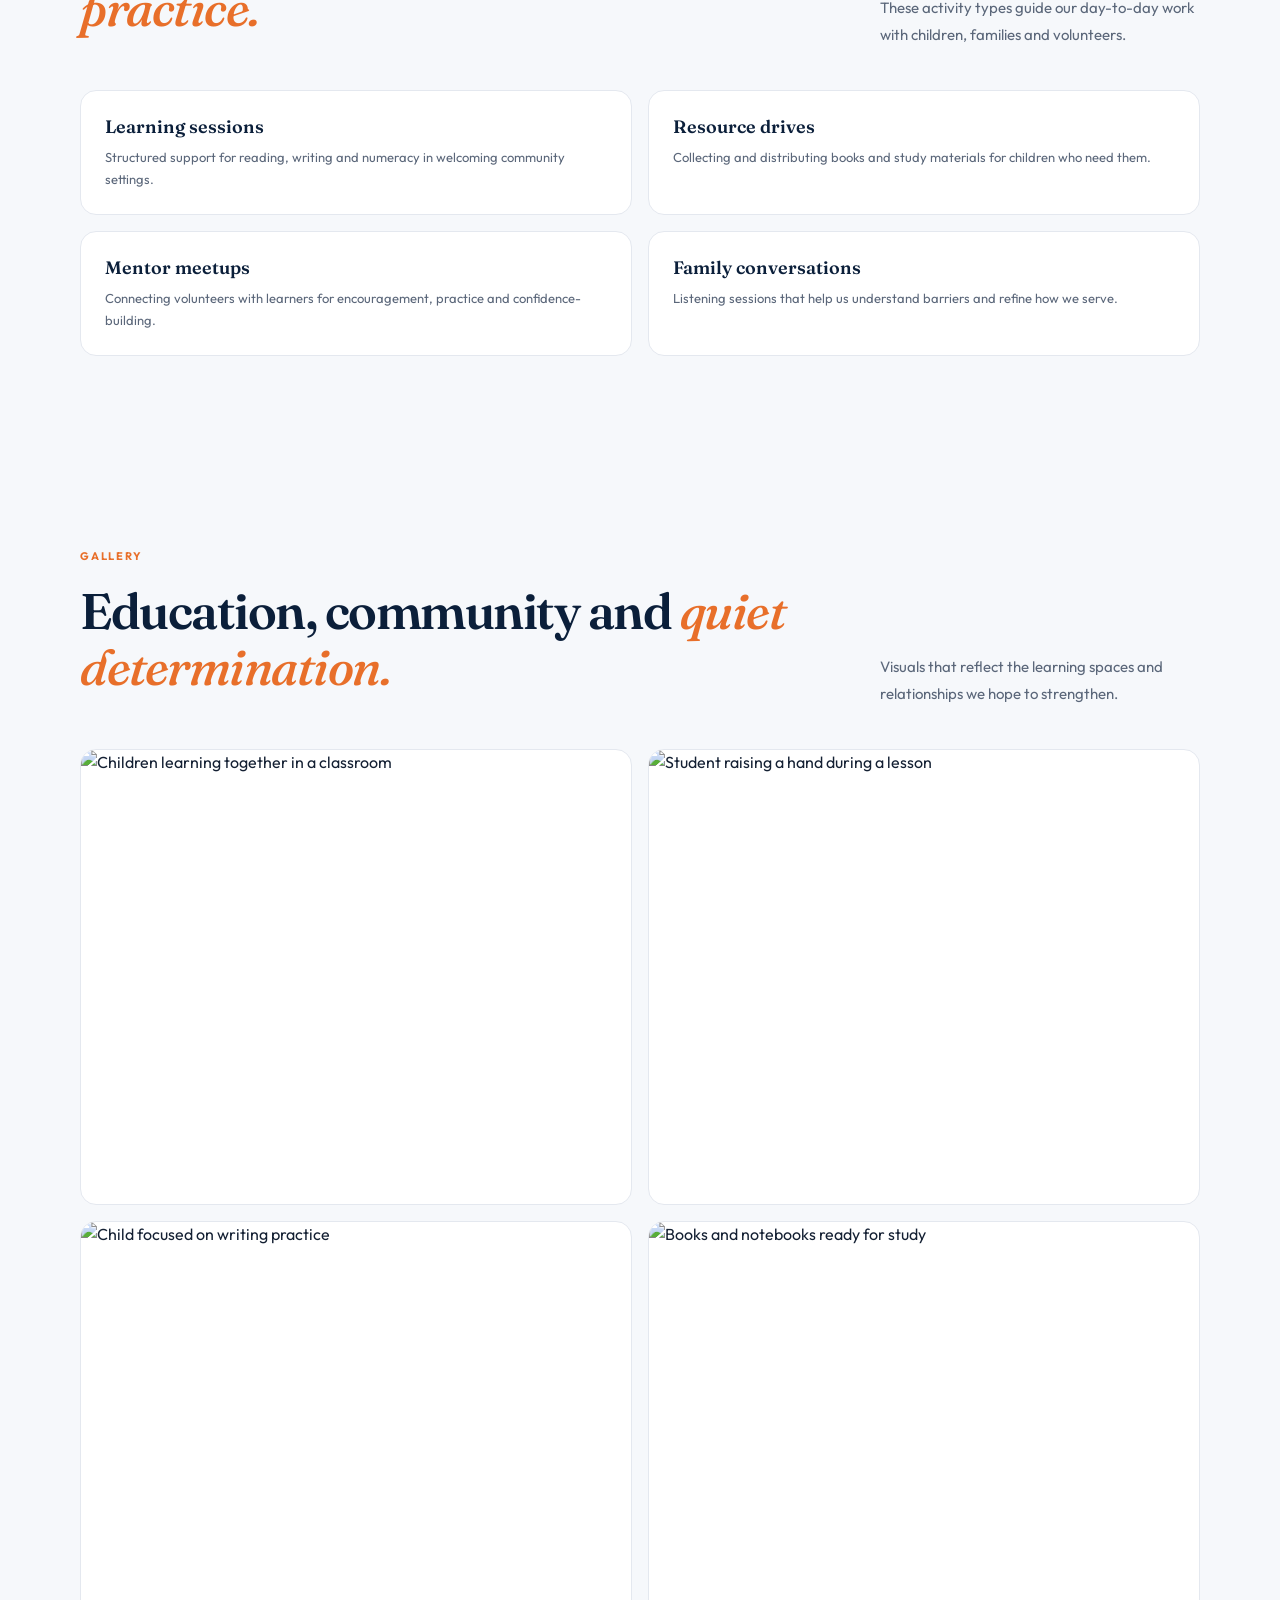
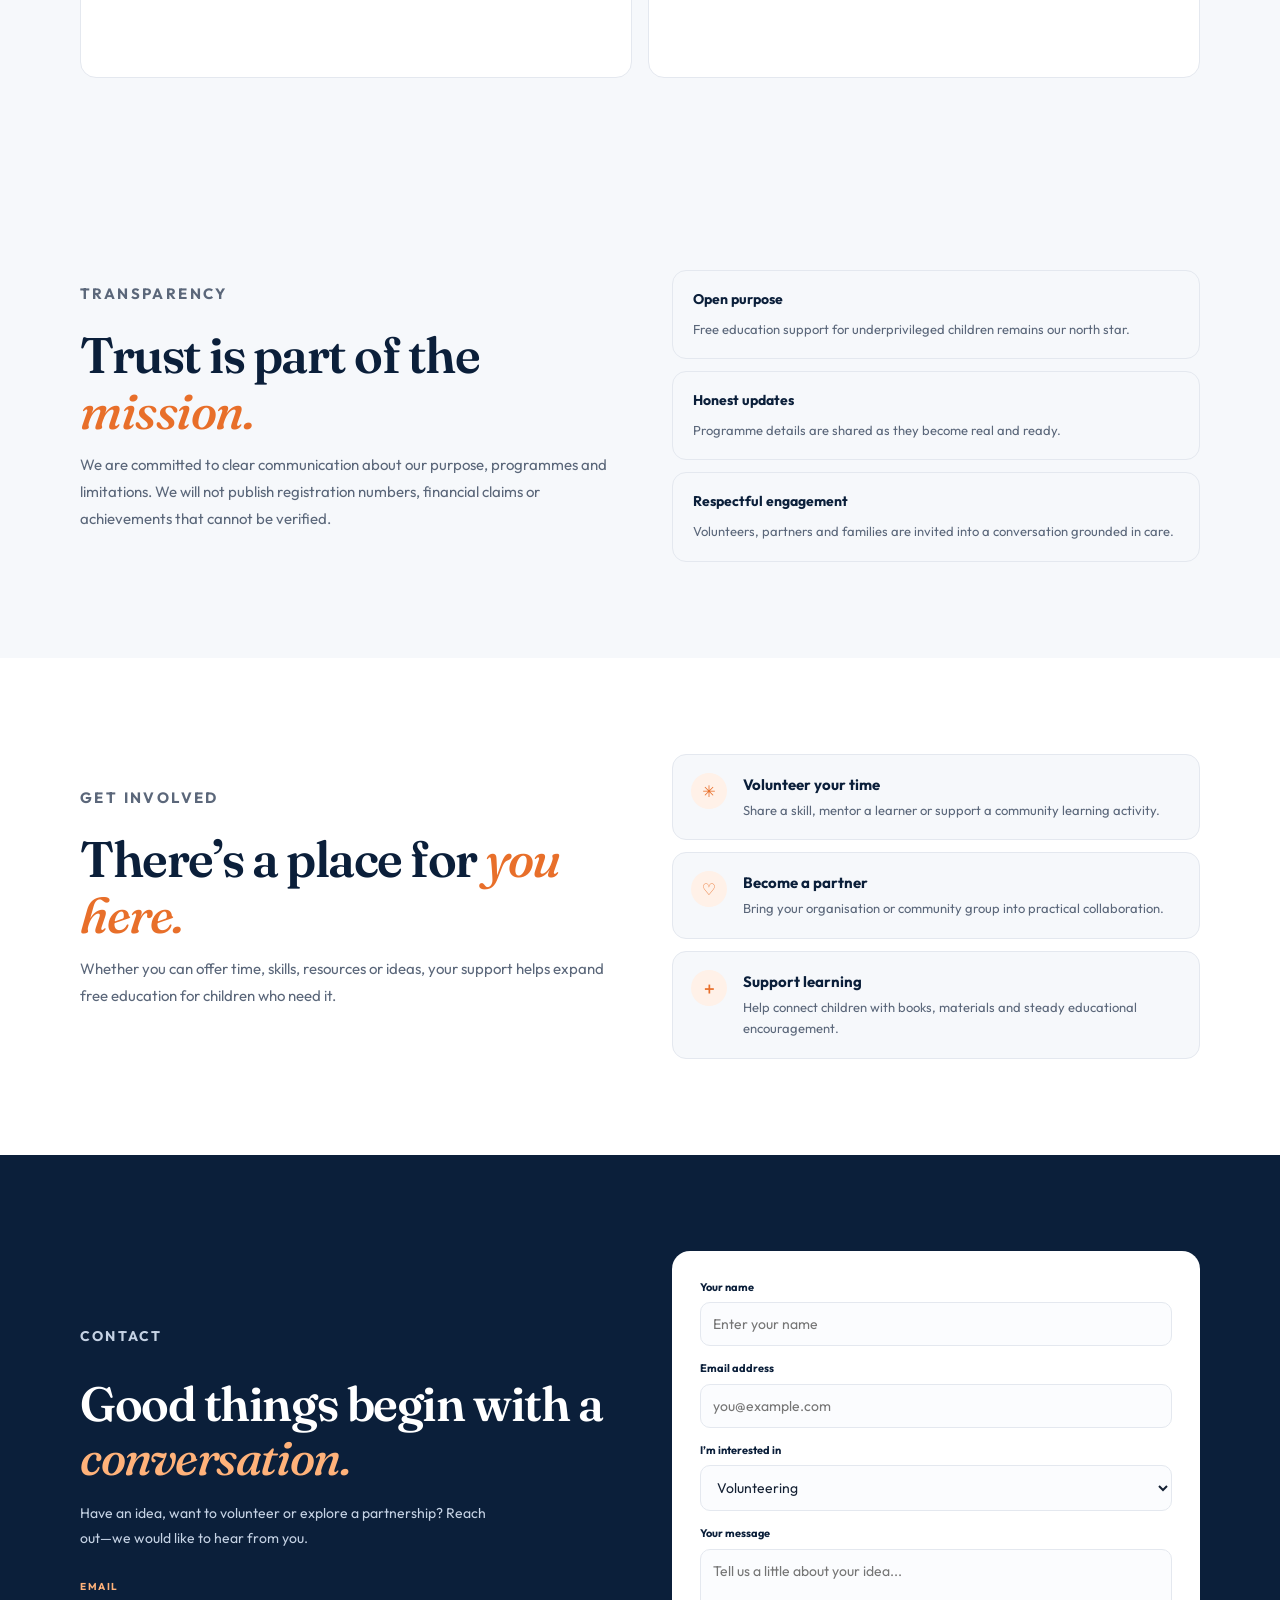
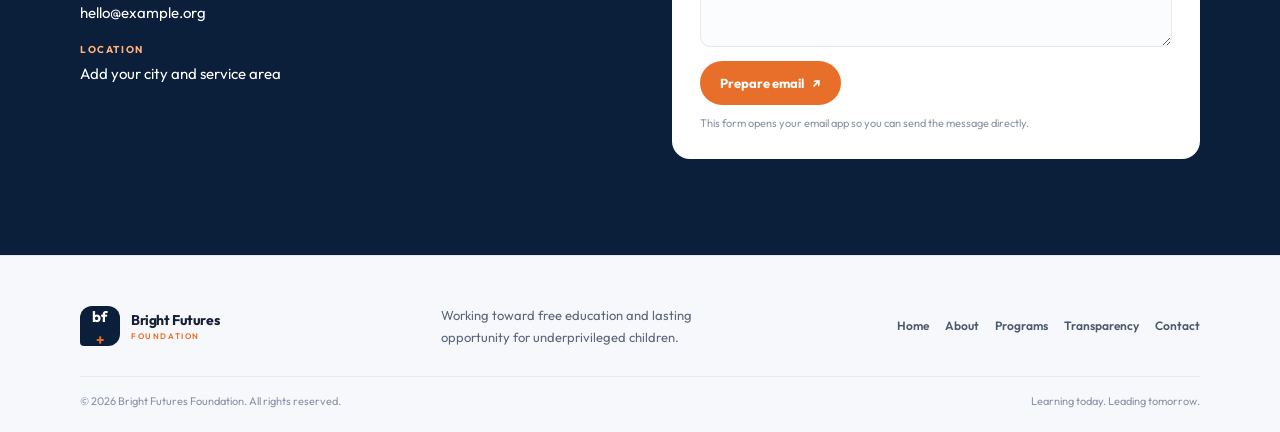
==== commit 5dd87a2e: "Revert "Merge pull request #5 from amittandon105/cursor/google-rating-popup" This reverts commit 1e0" ====
--- a/about.html
+++ b/about.html
@@ -5,8 +5,6 @@
   <meta name="viewport" content="width=device-width, initial-scale=1.0" />
   <meta name="description" content="About Bright Futures Foundation—our mission, free education programmes, activities, transparency approach and ways to get involved." />
   <meta name="theme-color" content="#0b1f3a" />
-  <!-- Optional: add a browser-restricted Google Maps Platform key to load live Place rating/review counts -->
-  <meta name="google-maps-api-key" content="" />
   <meta property="og:title" content="About Us | Bright Futures Foundation" />
   <meta property="og:description" content="Learn about our free education mission for underprivileged children and how you can take part." />
   <meta property="og:type" content="website" />
@@ -26,7 +24,7 @@
         <a href="index.html">Home</a>
         <a class="active" href="about.html">About</a>
         <a href="#programs">Programs</a>
-        <a href="rating.html">Ratings</a>
+        <a href="#impact">Impact</a>
         <a href="#contact">Contact</a>
         <a class="nav-cta" href="#get-involved">Get involved</a>
       </nav>
@@ -165,36 +163,6 @@
           <div><strong>Open purpose</strong><span>Free education support for underprivileged children remains our north star.</span></div>
           <div><strong>Honest updates</strong><span>Programme details are shared as they become real and ready.</span></div>
           <div><strong>Respectful engagement</strong><span>Volunteers, partners and families are invited into a conversation grounded in care.</span></div>
-        </div>
-      </div>
-    </section>
-
-    <section class="google-place-section section-pad" id="google-reviews" data-google-place>
-      <div class="container">
-        <div class="section-heading">
-          <div>
-            <p class="eyebrow">Google Business Profile</p>
-            <h2>EduFree on <em>Google Maps.</em></h2>
-          </div>
-          <p>Live rating details load from Google when available. We never invent stars or review counts.</p>
-        </div>
-        <div class="google-place-card">
-          <div class="google-place-summary">
-            <p class="google-place-name" data-place-name>EduFree</p>
-            <div class="google-place-rating" data-place-rating hidden>
-              <span class="google-place-score" data-place-score></span>
-              <span class="google-place-stars" data-place-stars aria-hidden="true"></span>
-              <span class="google-place-count" data-place-count></span>
-            </div>
-            <p class="google-place-status" data-place-status>Loading live Google rating…</p>
-            <div class="google-place-actions">
-              <a class="btn btn-primary" data-write-review href="https://search.google.com/local/writereview?placeid=ChIJTw-cW0iR7TkRhWbYlYGm--w" target="_blank" rel="noopener noreferrer">Write a Review</a>
-              <a class="text-link" data-maps-link href="https://www.google.com/maps/search/?api=1&query_place_id=ChIJTw-cW0iR7TkRhWbYlYGm--w" target="_blank" rel="noopener noreferrer">Open in Google Maps <span>→</span></a>
-            </div>
-          </div>
-          <div class="google-place-map">
-            <iframe title="EduFree on Google Maps" loading="lazy" referrerpolicy="no-referrer-when-downgrade" allowfullscreen data-google-map src="https://www.google.com/maps?q=place_id:ChIJTw-cW0iR7TkRhWbYlYGm--w&z=15&output=embed"></iframe>
-          </div>
         </div>
       </div>
     </section>
@@ -251,7 +219,7 @@
         <a href="index.html">Home</a>
         <a href="about.html">About</a>
         <a href="#programs">Programs</a>
-        <a href="rating.html">Ratings</a>
+        <a href="#transparency">Transparency</a>
         <a href="#contact">Contact</a>
       </div>
     </div>
--- a/styles.css
+++ b/styles.css
@@ -190,36 +190,6 @@
 .review-prompt-submit:disabled{opacity:.45;cursor:not-allowed}
 .review-prompt-skip{border:0;background:transparent;color:#8894a6;font:600 11px var(--sans);cursor:pointer;padding:0}
 
-.google-place-section{background:var(--white)}
-.google-place-card{display:grid;grid-template-columns:1fr 1.1fr;gap:22px;align-items:stretch;border:1px solid var(--line);border-radius:20px;overflow:hidden;background:var(--soft)}
-.google-place-summary{padding:28px 28px 24px;display:flex;flex-direction:column;gap:12px}
-.google-place-name{margin:0;font:600 24px/1.2 var(--serif);color:var(--navy)}
-.google-place-rating{display:flex;flex-wrap:wrap;align-items:center;gap:8px 10px}
-.google-place-score{font:700 28px/1 var(--sans);color:var(--navy)}
-.google-place-stars{color:var(--orange);font-size:18px;letter-spacing:1px}
-.google-place-count{font-size:13px;color:var(--muted)}
-.google-place-status{margin:0;font-size:13px;line-height:1.6;color:var(--muted)}
-.google-place-status a{color:var(--orange);font-weight:600;text-decoration:underline}
-.google-place-actions{display:flex;flex-wrap:wrap;align-items:center;gap:14px;margin-top:8px}
-.google-place-map{min-height:280px;background:#dfe5ee}
-.google-place-map iframe{width:100%;height:100%;min-height:280px;border:0}
-.google-place-teaser{padding-bottom:24px}
-.google-place-teaser-inner{display:flex;justify-content:space-between;align-items:end;gap:28px;padding:28px 32px;border:1px solid var(--line);border-radius:20px;background:var(--soft)}
-.google-place-teaser-inner h2{font-size:clamp(28px,3.4vw,40px);margin:0 0 10px;color:var(--navy)}
-.google-place-teaser-inner p{margin:0;color:var(--muted);max-width:460px;line-height:1.7}
-.google-place-teaser-actions{display:flex;flex-wrap:wrap;gap:10px}
-.btn-ghost-light{background:var(--white);color:var(--navy);border:1px solid var(--line)}
-.btn-ghost-light:hover{border-color:var(--orange);color:var(--orange-deep)}
-
-.rating-page-section{background:var(--soft)}
-.rating-page-grid{display:grid;grid-template-columns:1.1fr .9fr;gap:36px;align-items:center}
-.rating-page-grid h2{font-size:clamp(32px,4vw,46px);margin:0 0 14px;color:var(--navy)}
-.rating-page-grid>div>p{color:var(--muted);line-height:1.75;margin:0}
-.rating-panel{background:var(--white);border:1px solid var(--line);border-radius:18px;padding:28px;box-shadow:0 10px 30px rgba(11,31,58,.06)}
-.rating-panel-text{margin:0 0 16px;font-size:15px;line-height:1.5;color:var(--ink)}
-.rating-panel .review-prompt-stars{margin-bottom:18px}
-.rating-panel-actions{display:flex;gap:12px}
-
 @media(max-width:900px){
   .focus-grid,.gallery-grid,.gallery-grid-wide,.activities-grid{grid-template-columns:1fr 1fr}
   .focus-card-feature{grid-column:span 2}
@@ -227,8 +197,6 @@
   .footer-main{grid-template-columns:1fr 1fr}
   .footer-nav{grid-column:span 2;justify-content:flex-start}
   .intro-grid,.story-grid,.involved-grid,.contact-grid,.impact-preview-grid,.transparency-grid{gap:36px}
-  .google-place-card,.google-place-teaser-inner,.rating-page-grid{grid-template-columns:1fr;display:grid}
-  .google-place-teaser-inner{align-items:start}
 }
 @media(max-width:700px){
   .container{width:min(100% - 32px,560px)}
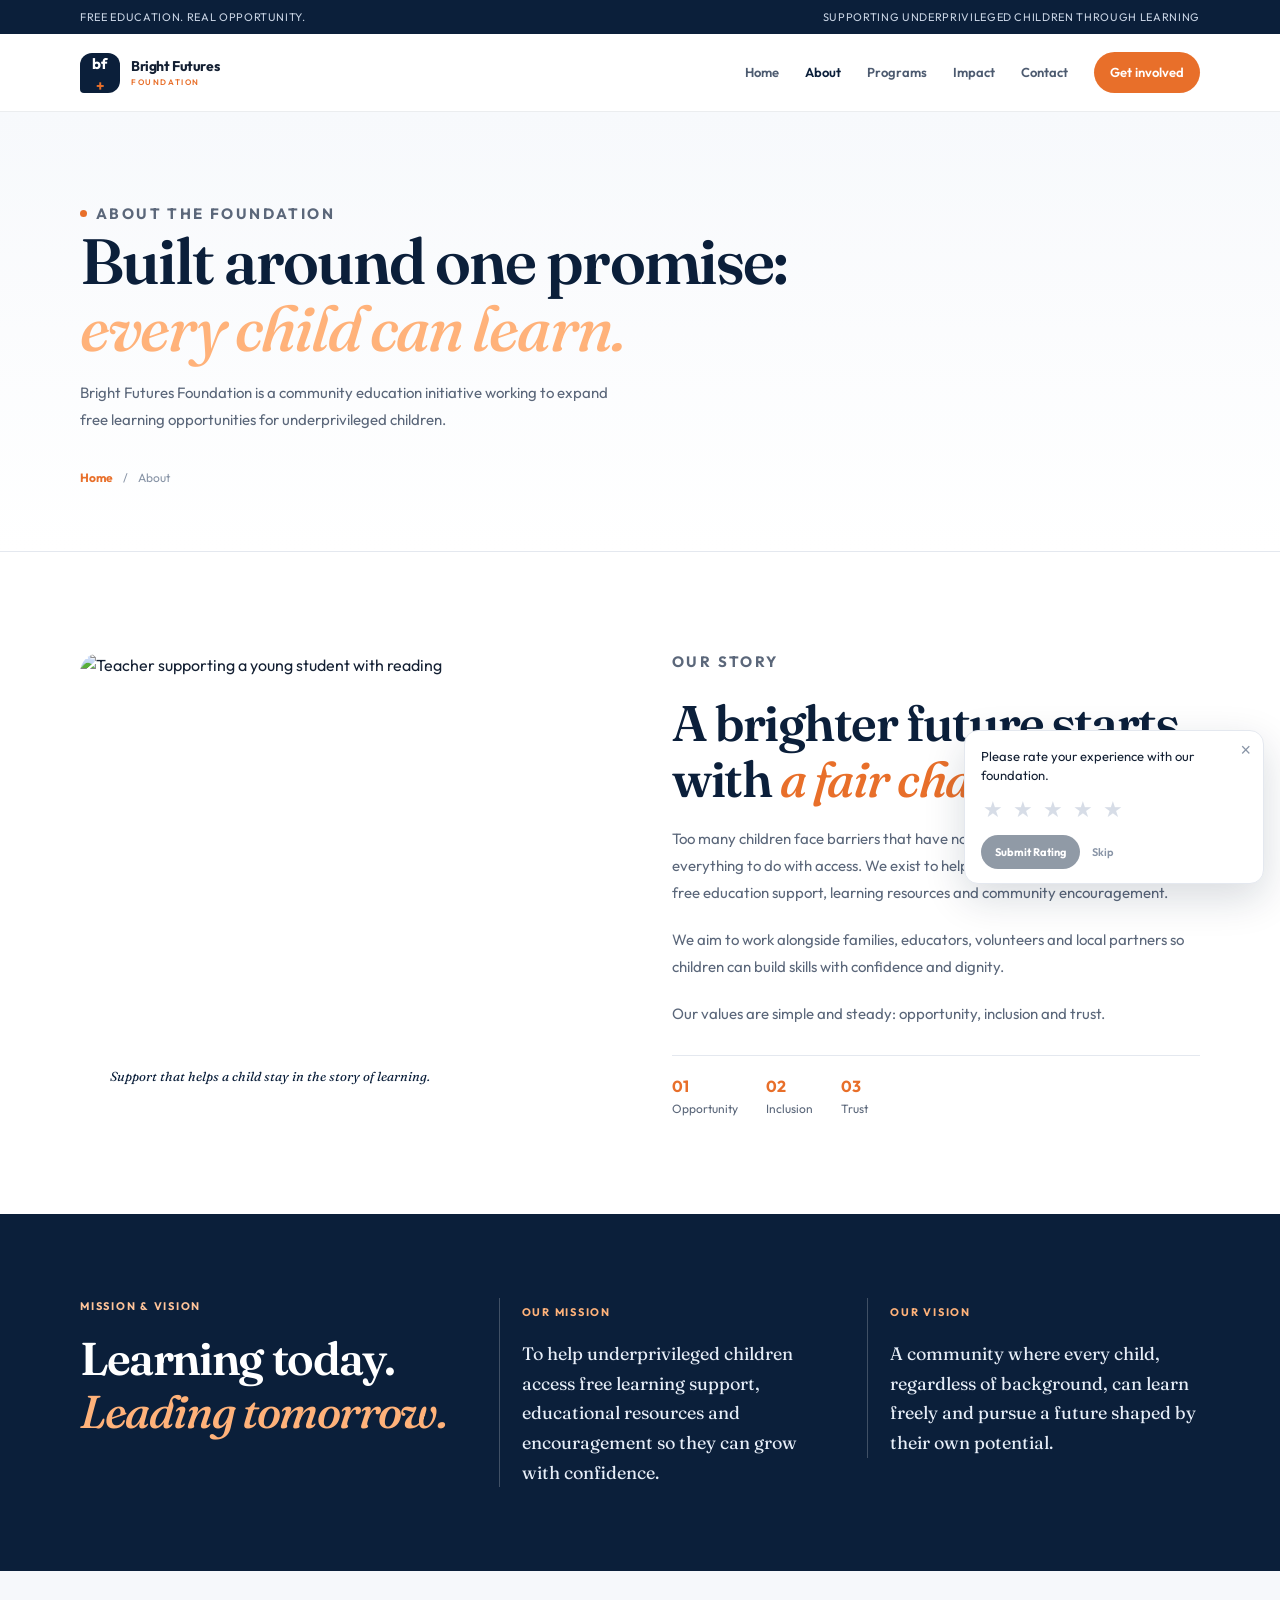
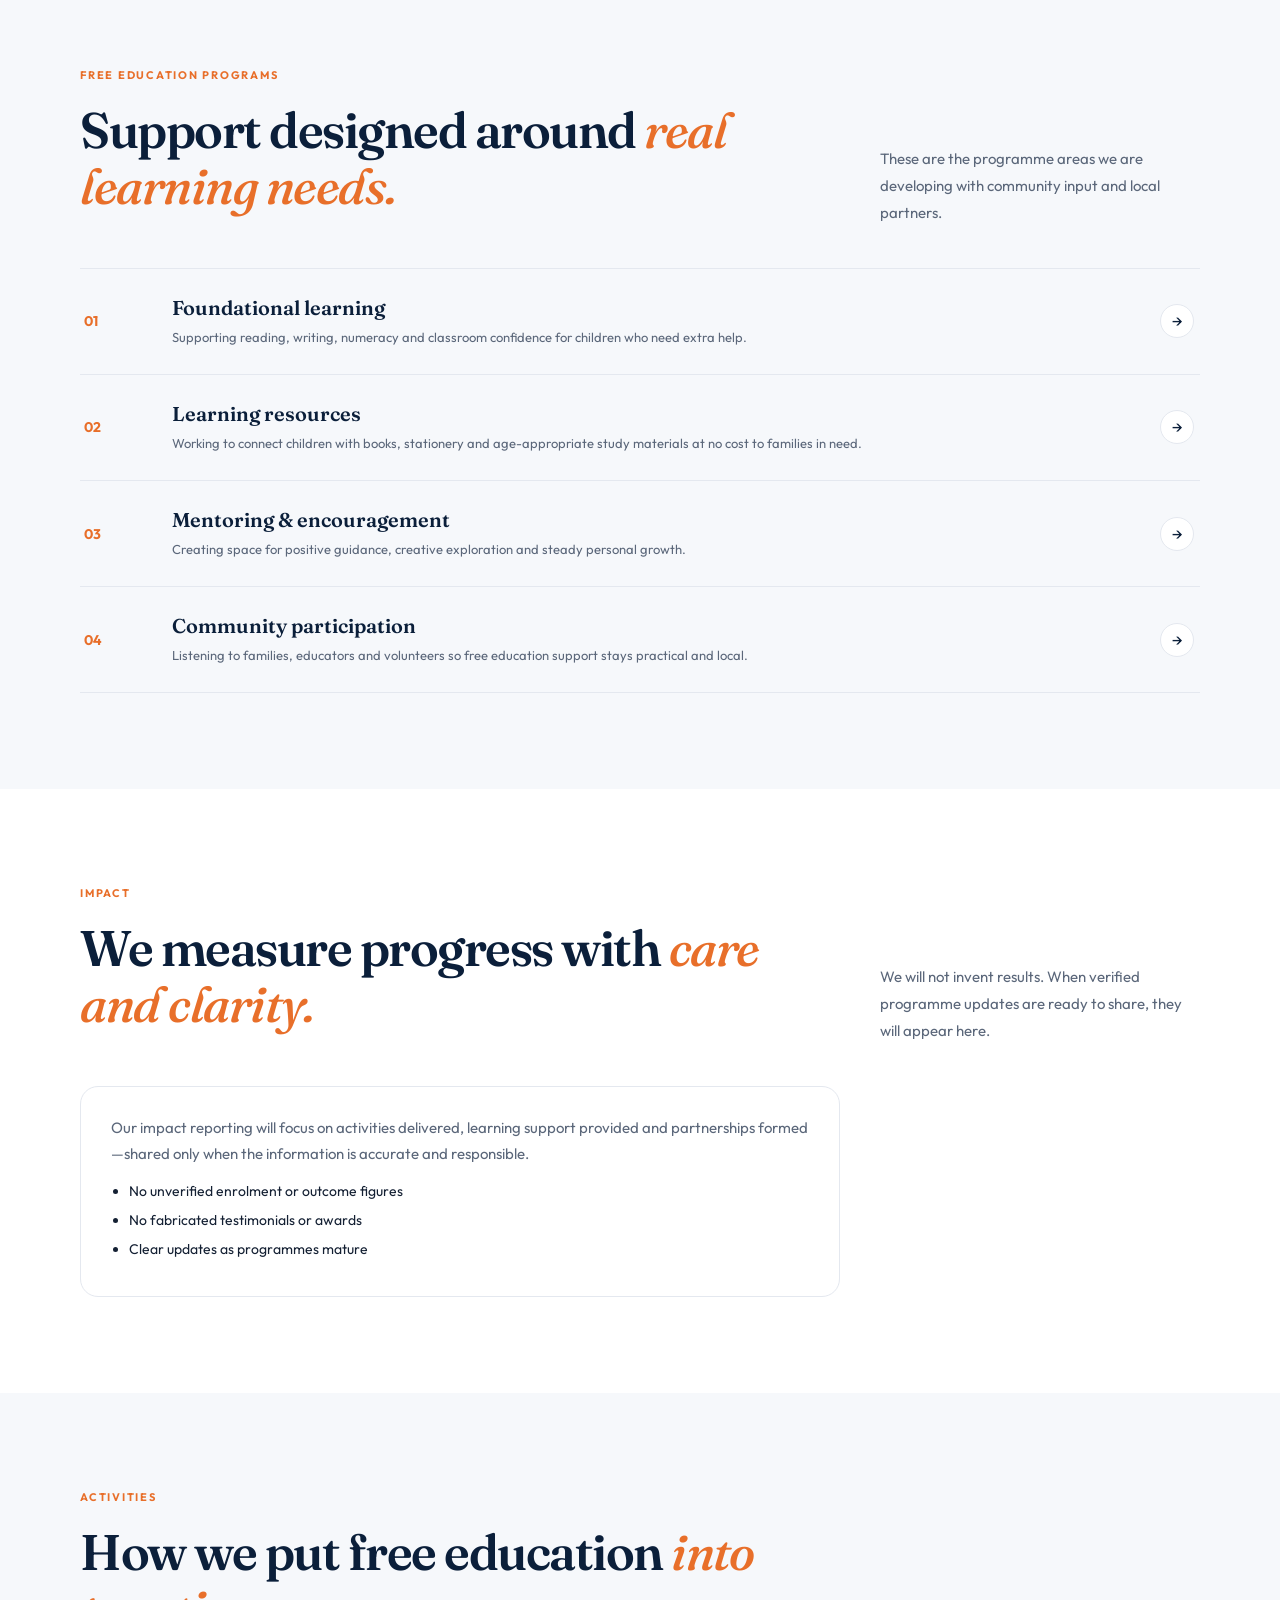
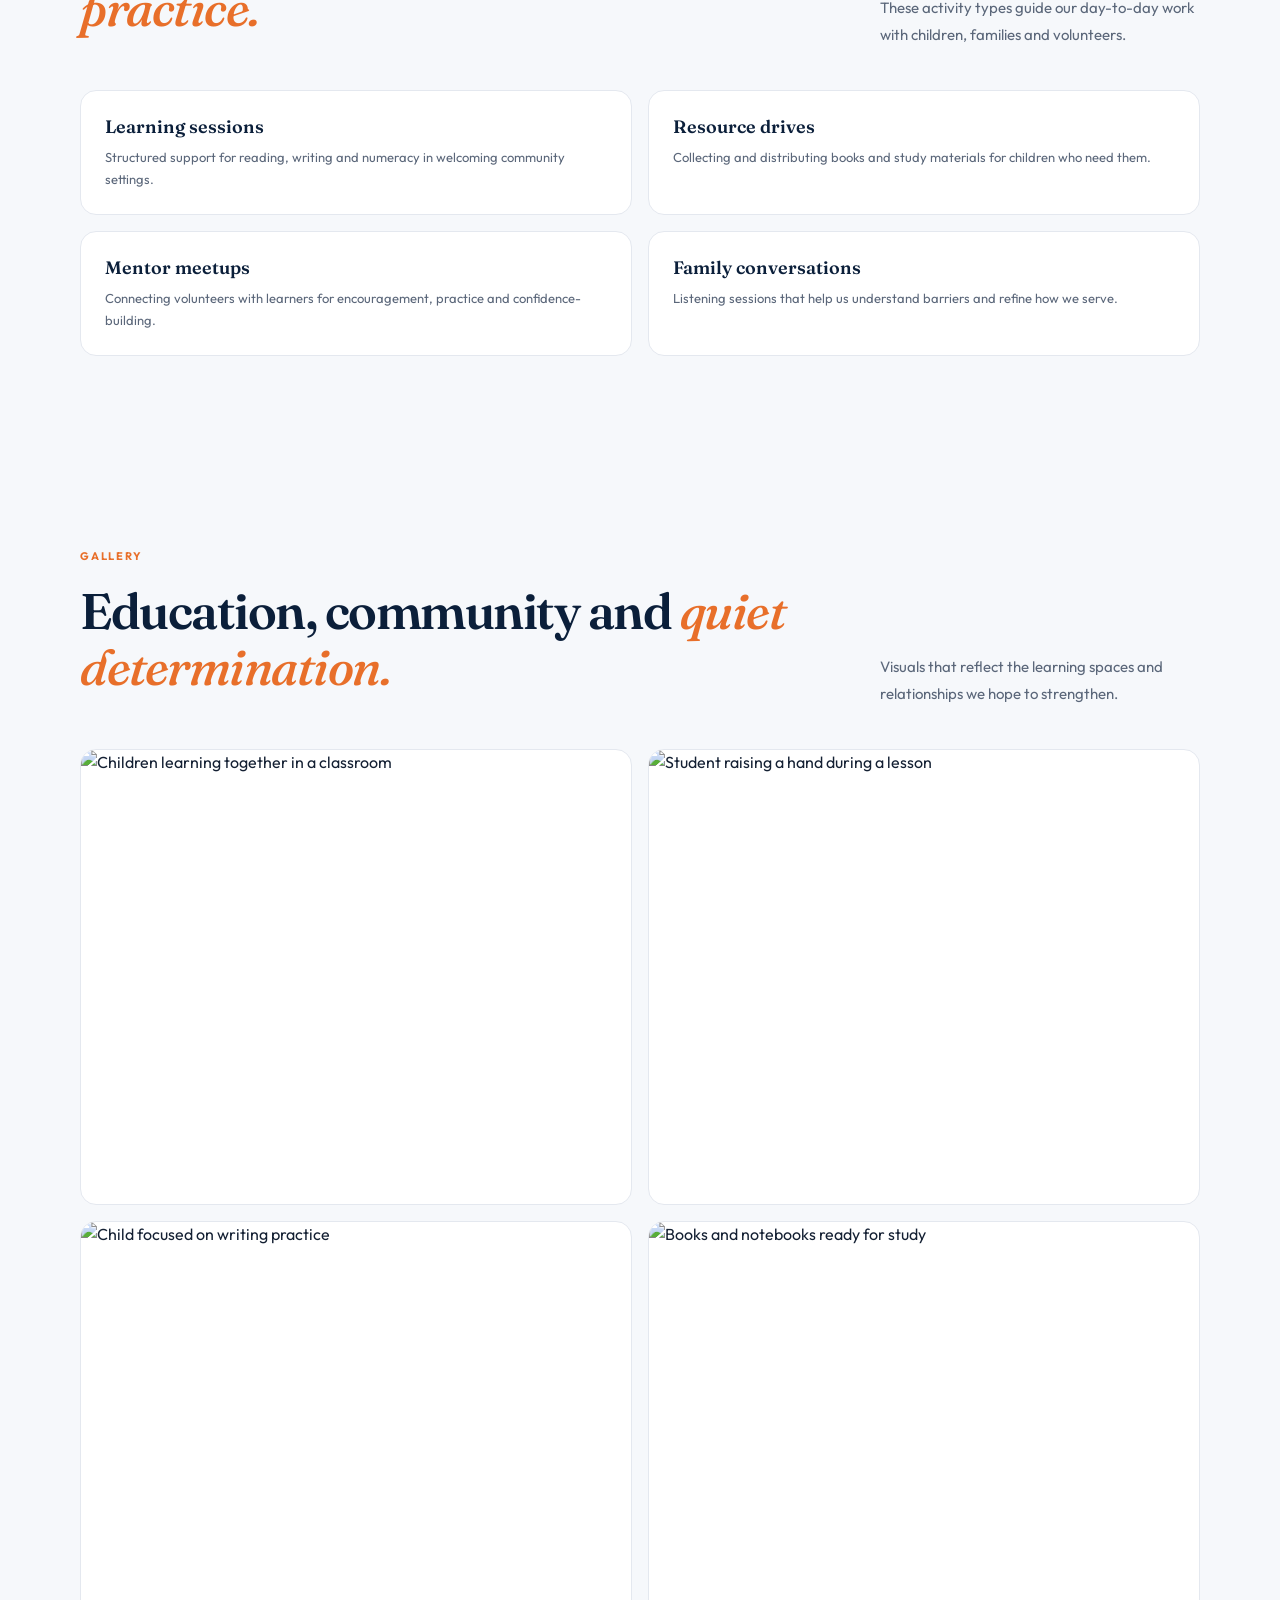
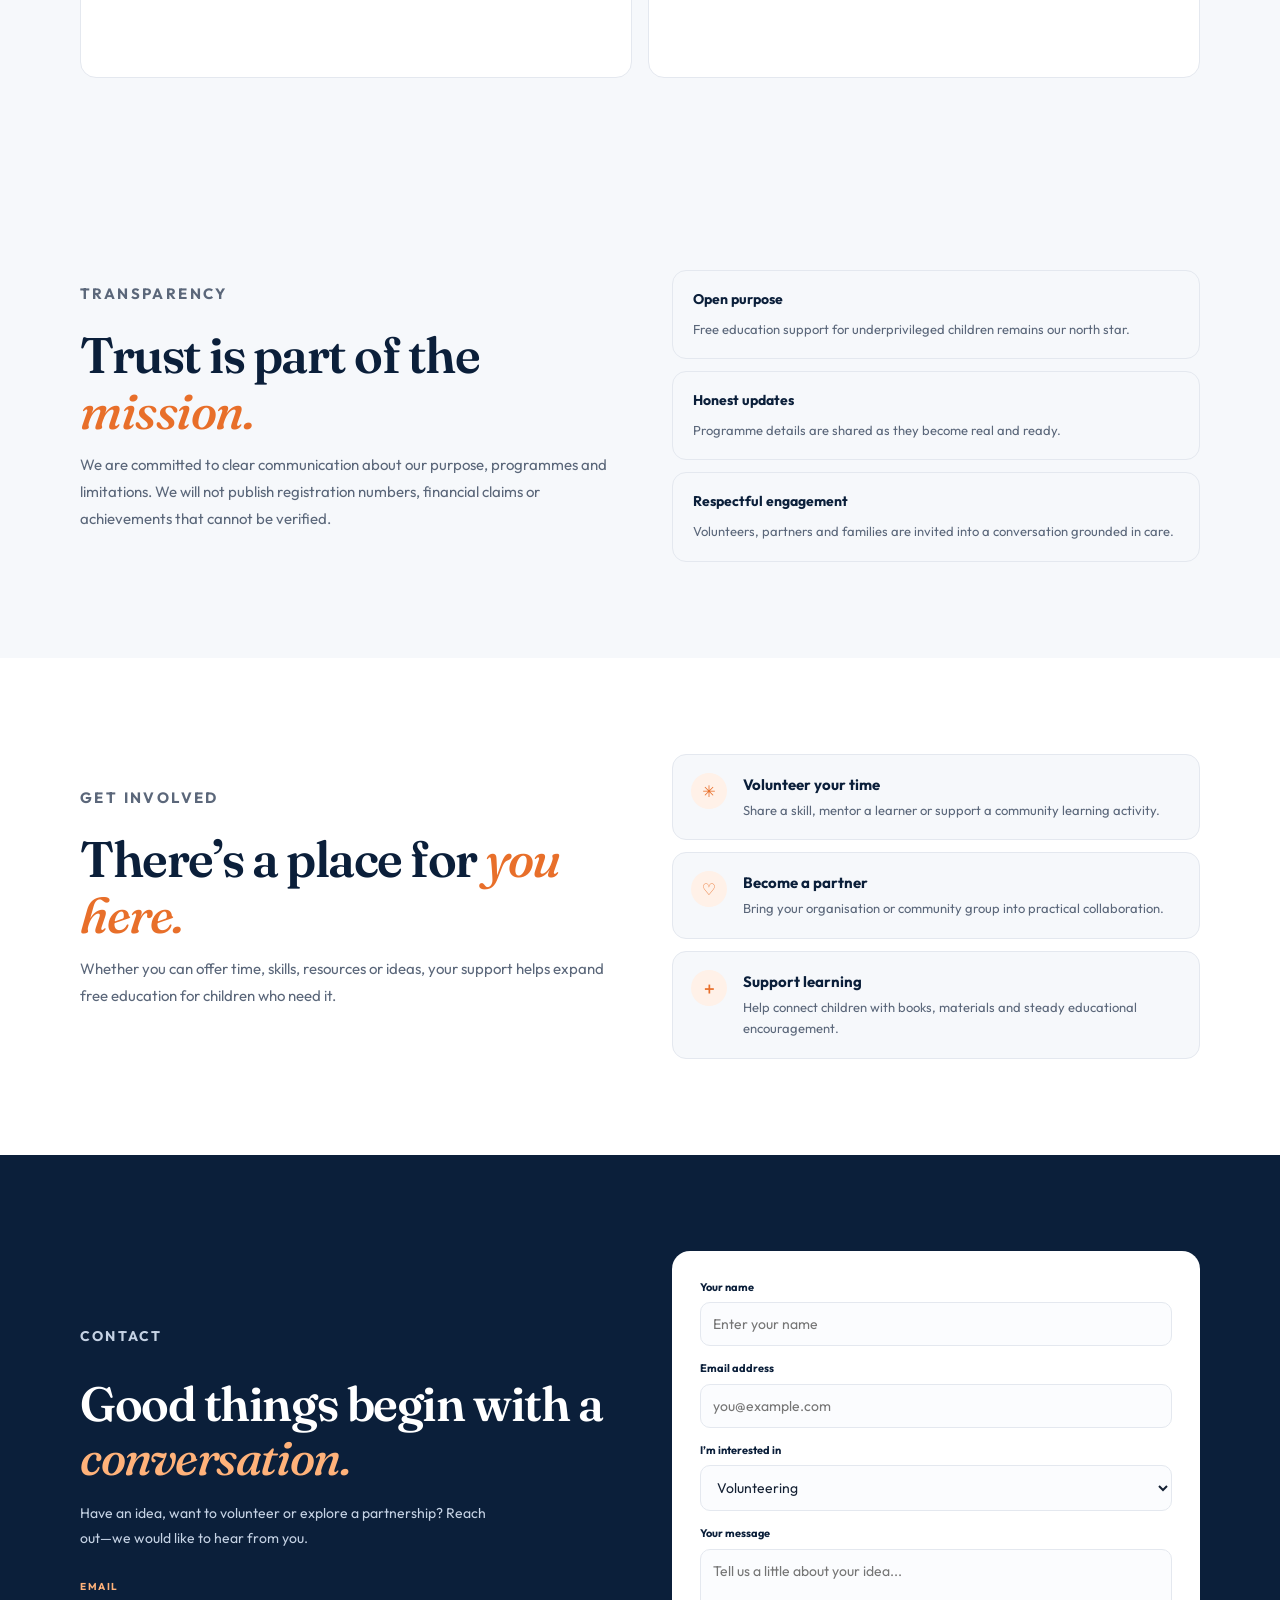
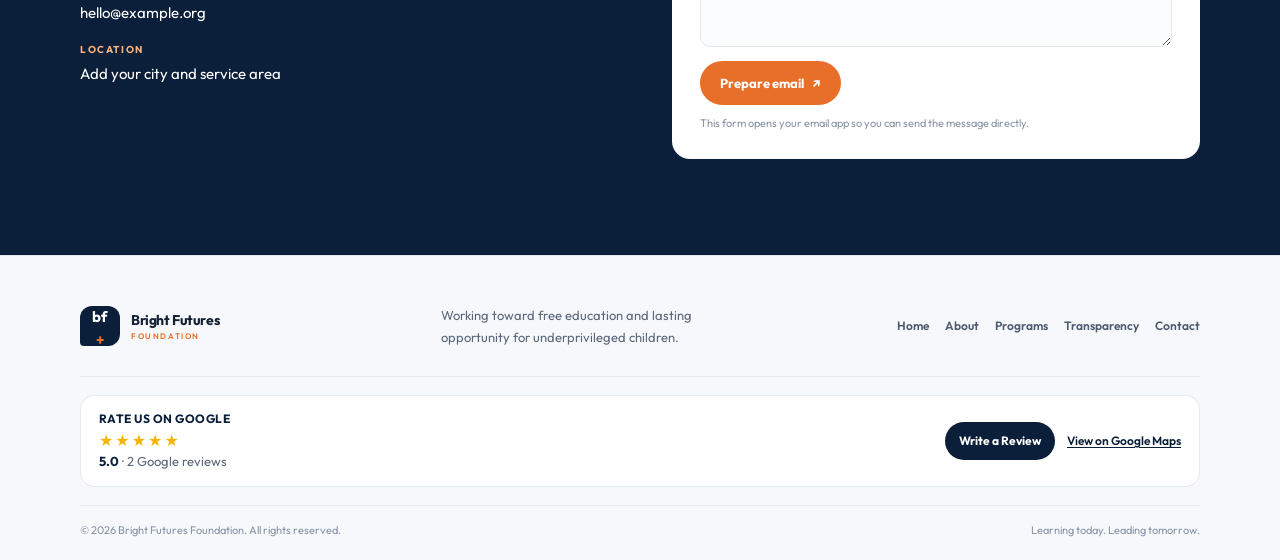
==== commit 48c025bd: "Add compact Google Reviews block to the site footer. Co-authored-by: Cursor <cursoragent@cursor.com>" ====
--- a/about.html
+++ b/about.html
@@ -5,6 +5,7 @@
   <meta name="viewport" content="width=device-width, initial-scale=1.0" />
   <meta name="description" content="About Bright Futures Foundation—our mission, free education programmes, activities, transparency approach and ways to get involved." />
   <meta name="theme-color" content="#0b1f3a" />
+  <meta name="google-maps-api-key" content="" />
   <meta property="og:title" content="About Us | Bright Futures Foundation" />
   <meta property="og:description" content="Learn about our free education mission for underprivileged children and how you can take part." />
   <meta property="og:type" content="website" />
@@ -223,6 +224,19 @@
         <a href="#contact">Contact</a>
       </div>
     </div>
+    <div class="container footer-reviews" data-footer-google-reviews>
+      <div class="footer-reviews-inner">
+        <div class="footer-reviews-copy">
+          <p class="footer-reviews-label">Rate Us on Google</p>
+          <div class="footer-reviews-stars" aria-hidden="true">★★★★★</div>
+          <p class="footer-reviews-meta"><strong data-google-rating>5.0</strong> · <span data-google-review-count>2</span> Google reviews</p>
+        </div>
+        <div class="footer-reviews-actions">
+          <a class="footer-review-btn" href="https://search.google.com/local/writereview?placeid=ChIJTw-cW0iR7TkRhWbYlYGm--w" target="_blank" rel="noopener noreferrer">Write a Review</a>
+          <a class="footer-maps-link" href="https://www.google.com/maps/search/?api=1&query_place_id=ChIJTw-cW0iR7TkRhWbYlYGm--w" target="_blank" rel="noopener noreferrer">View on Google Maps</a>
+        </div>
+      </div>
+    </div>
     <div class="container footer-bottom">
       <span>© <span data-year></span> Bright Futures Foundation. All rights reserved.</span>
       <span>Learning today. Leading tomorrow.</span>
--- a/styles.css
+++ b/styles.css
@@ -112,6 +112,17 @@
 .brand-footer .brand-mark{background:var(--navy)}
 .footer-main>p{font-size:13px;line-height:1.7;color:var(--muted);max-width:280px;margin:0}
 .footer-nav{display:flex;flex-wrap:wrap;gap:16px;justify-content:flex-end;font-size:12px;color:#4d5b70;font-weight:600}
+.footer-reviews{border-top:1px solid var(--line);padding:18px 0}
+.footer-reviews-inner{display:flex;justify-content:space-between;align-items:center;gap:20px;flex-wrap:wrap;padding:14px 18px;border:1px solid var(--line);border-radius:14px;background:var(--white)}
+.footer-reviews-label{margin:0 0 4px;font-size:12px;font-weight:700;letter-spacing:.04em;text-transform:uppercase;color:var(--navy)}
+.footer-reviews-stars{color:#f5b400;font-size:16px;letter-spacing:2px;line-height:1;margin-bottom:4px}
+.footer-reviews-meta{margin:0;font-size:13px;color:var(--muted)}
+.footer-reviews-meta strong{color:var(--navy);font-weight:700}
+.footer-reviews-actions{display:flex;flex-wrap:wrap;align-items:center;gap:12px}
+.footer-review-btn{display:inline-flex;align-items:center;background:var(--navy);color:#fff;font-size:12px;font-weight:700;padding:10px 14px;border-radius:999px}
+.footer-review-btn:hover{background:var(--orange)}
+.footer-maps-link{font-size:12px;font-weight:600;color:var(--navy);text-decoration:underline;text-underline-offset:2px}
+.footer-maps-link:hover{color:var(--orange)}
 .footer-bottom{border-top:1px solid var(--line);padding-top:16px;display:flex;justify-content:space-between;gap:12px;color:#8894a6;font-size:11px}
 
 .page-hero{background:linear-gradient(180deg,#f7f9fc 0%,#fff 100%);padding:88px 0 64px;border-bottom:1px solid var(--line)}
@@ -216,6 +227,7 @@
   .footer-main{grid-template-columns:1fr;gap:18px}
   .footer-nav{grid-column:auto;justify-content:flex-start}
   .footer-bottom{flex-direction:column}
+  .footer-reviews-inner{align-items:flex-start}
   .story-image{min-height:360px}
   .program-list article{grid-template-columns:42px 1fr 30px;gap:10px}
   .values-row{gap:18px;flex-wrap:wrap}
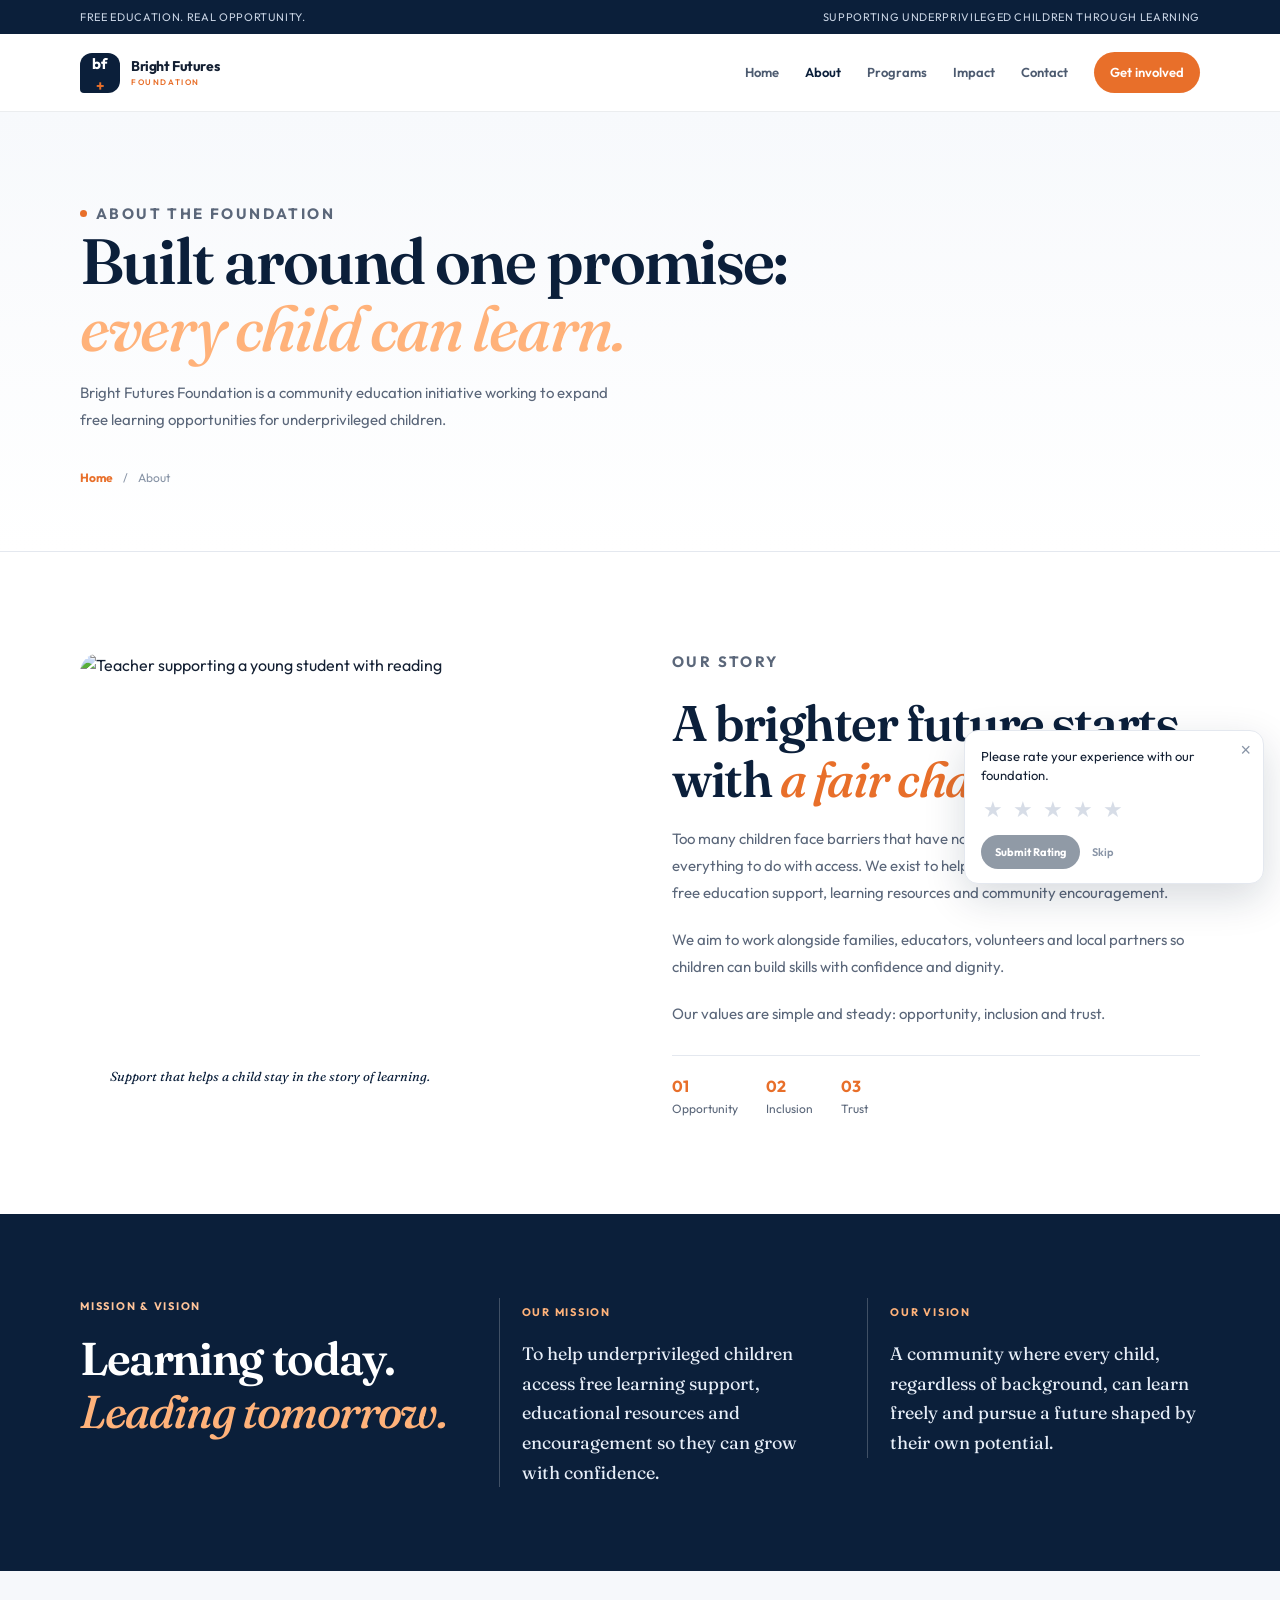
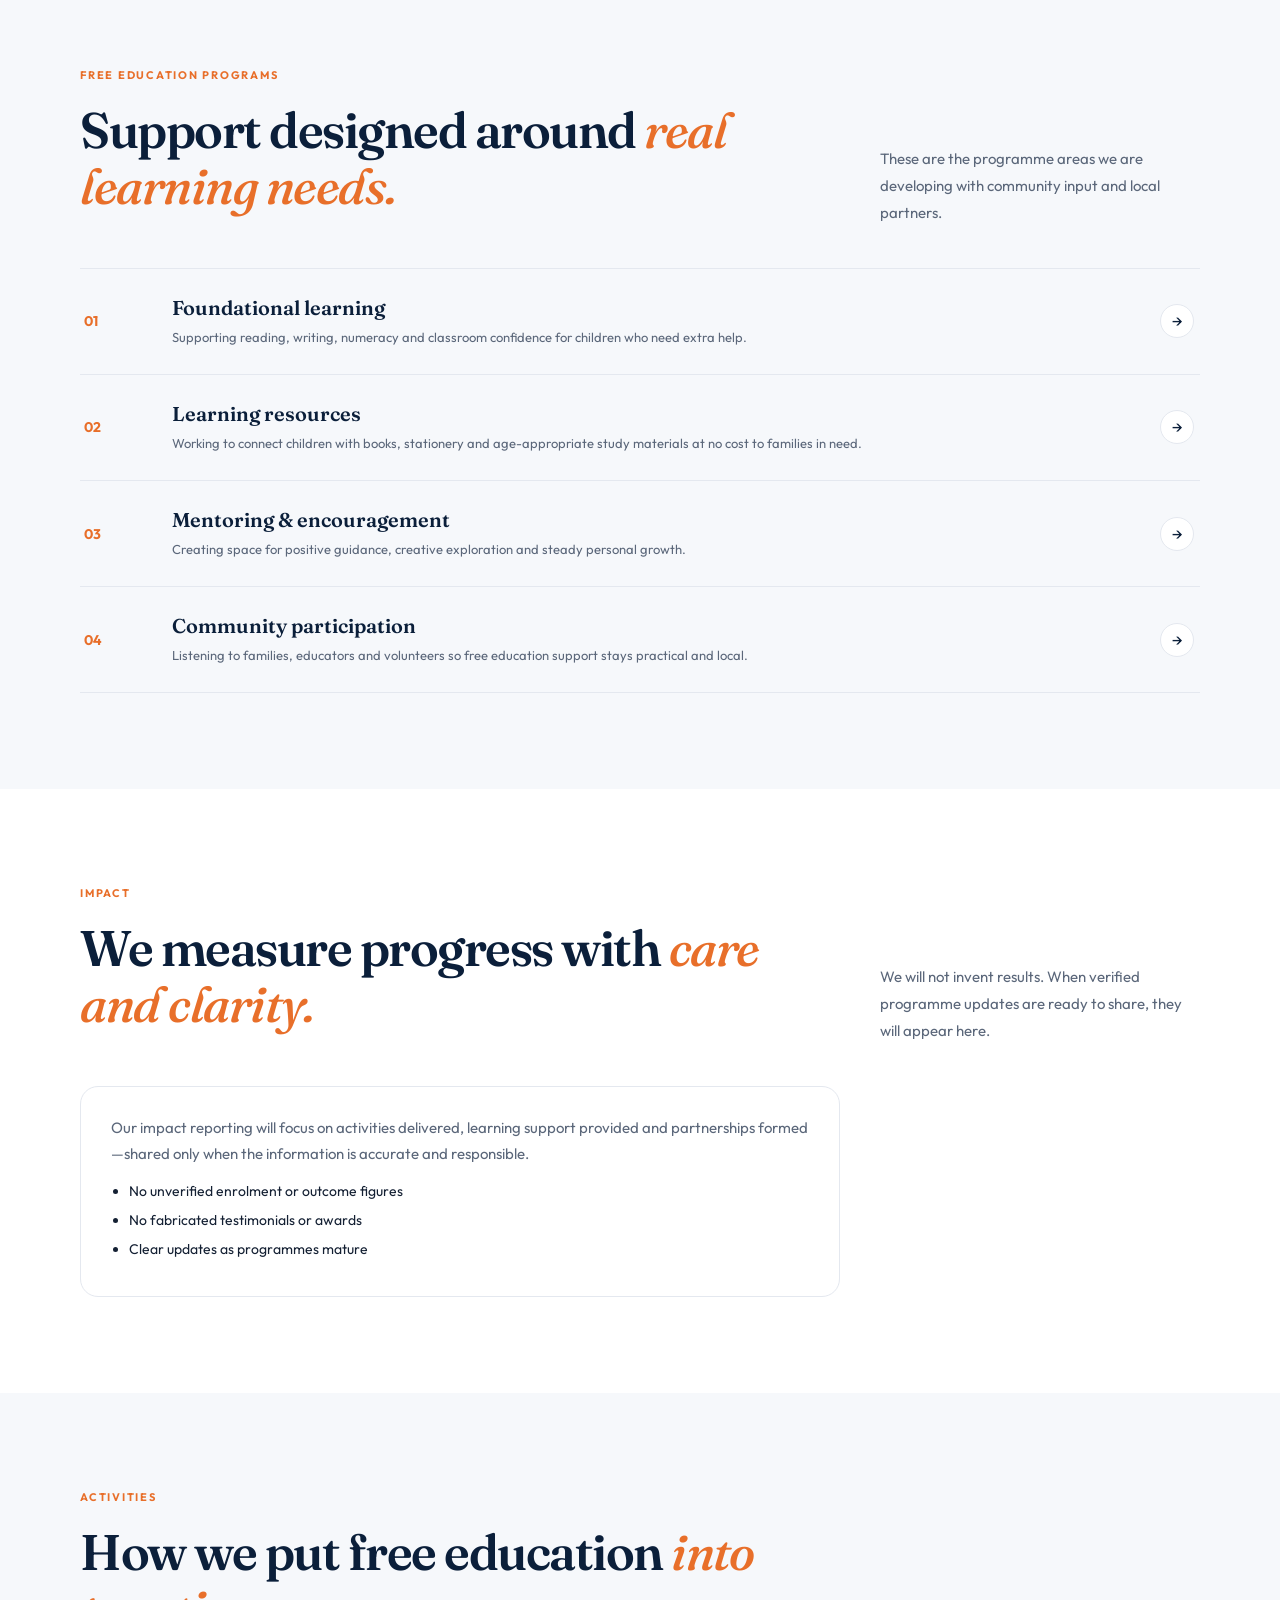
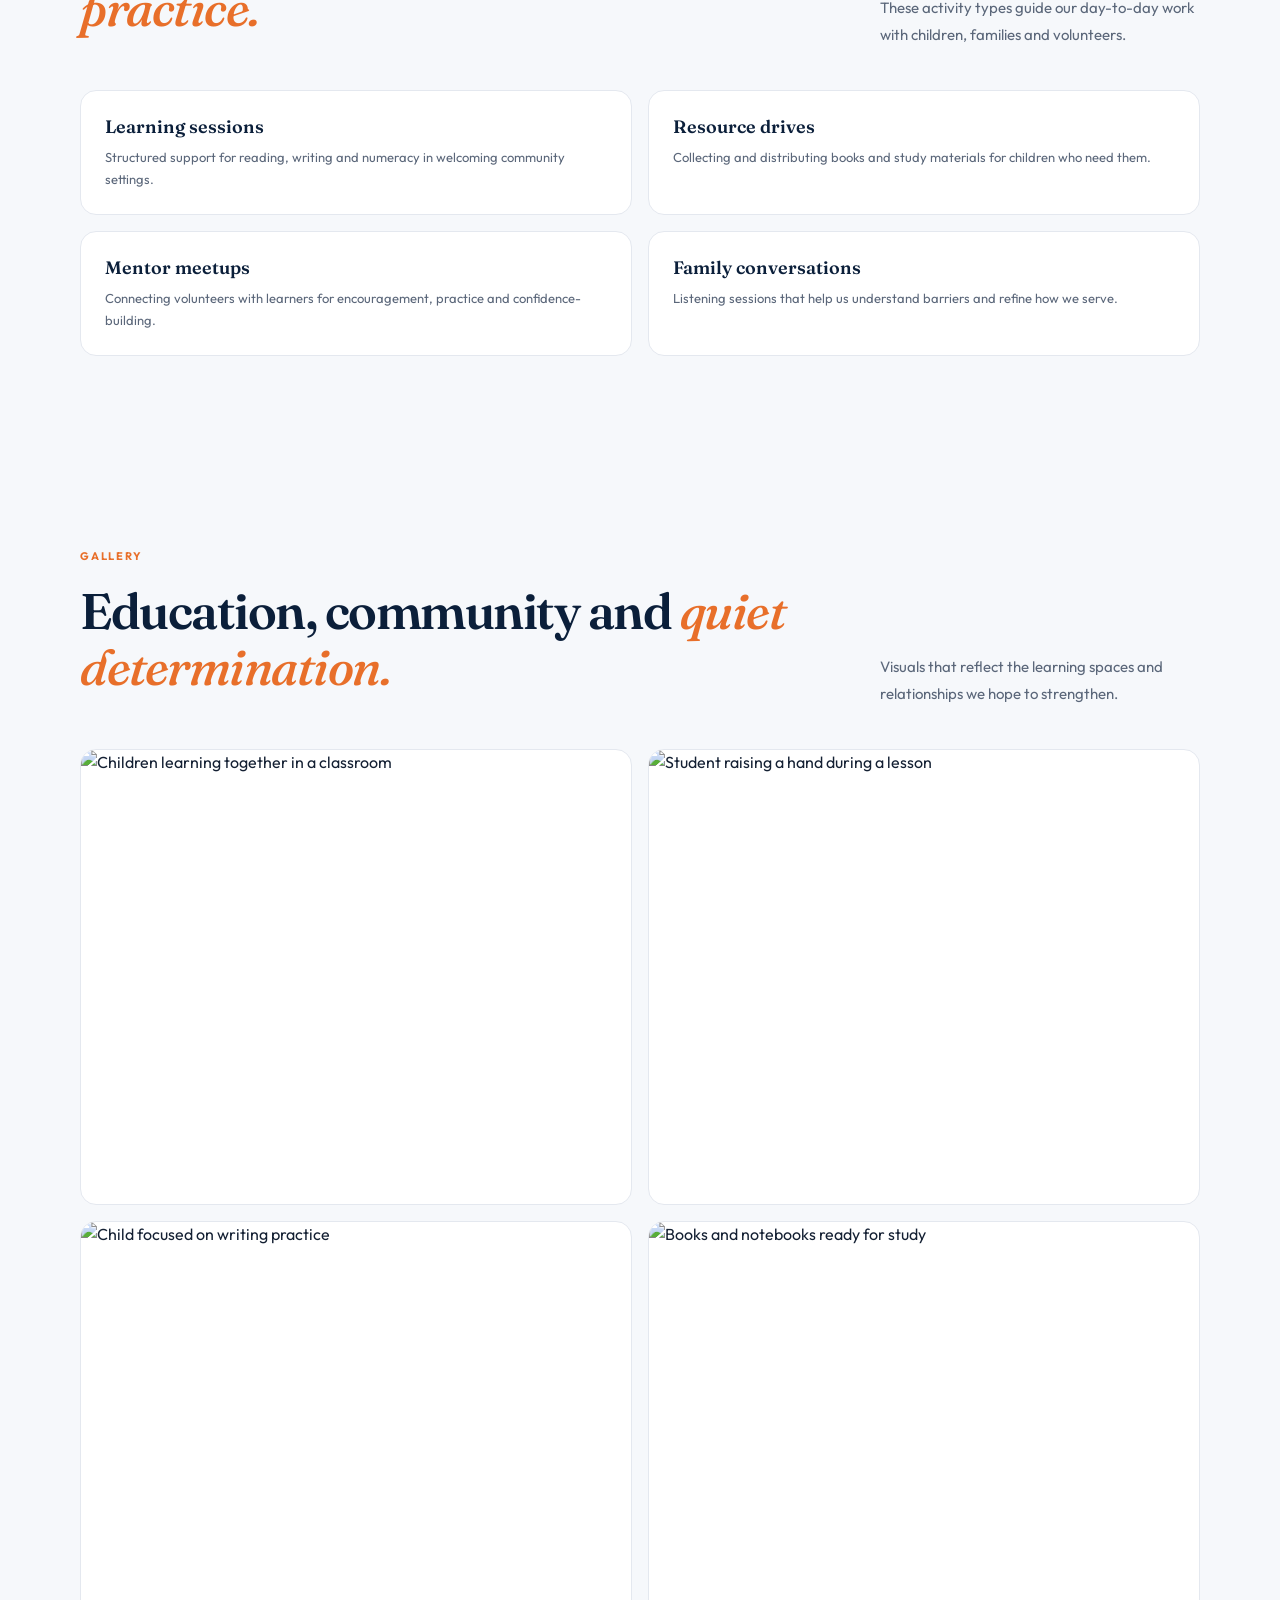
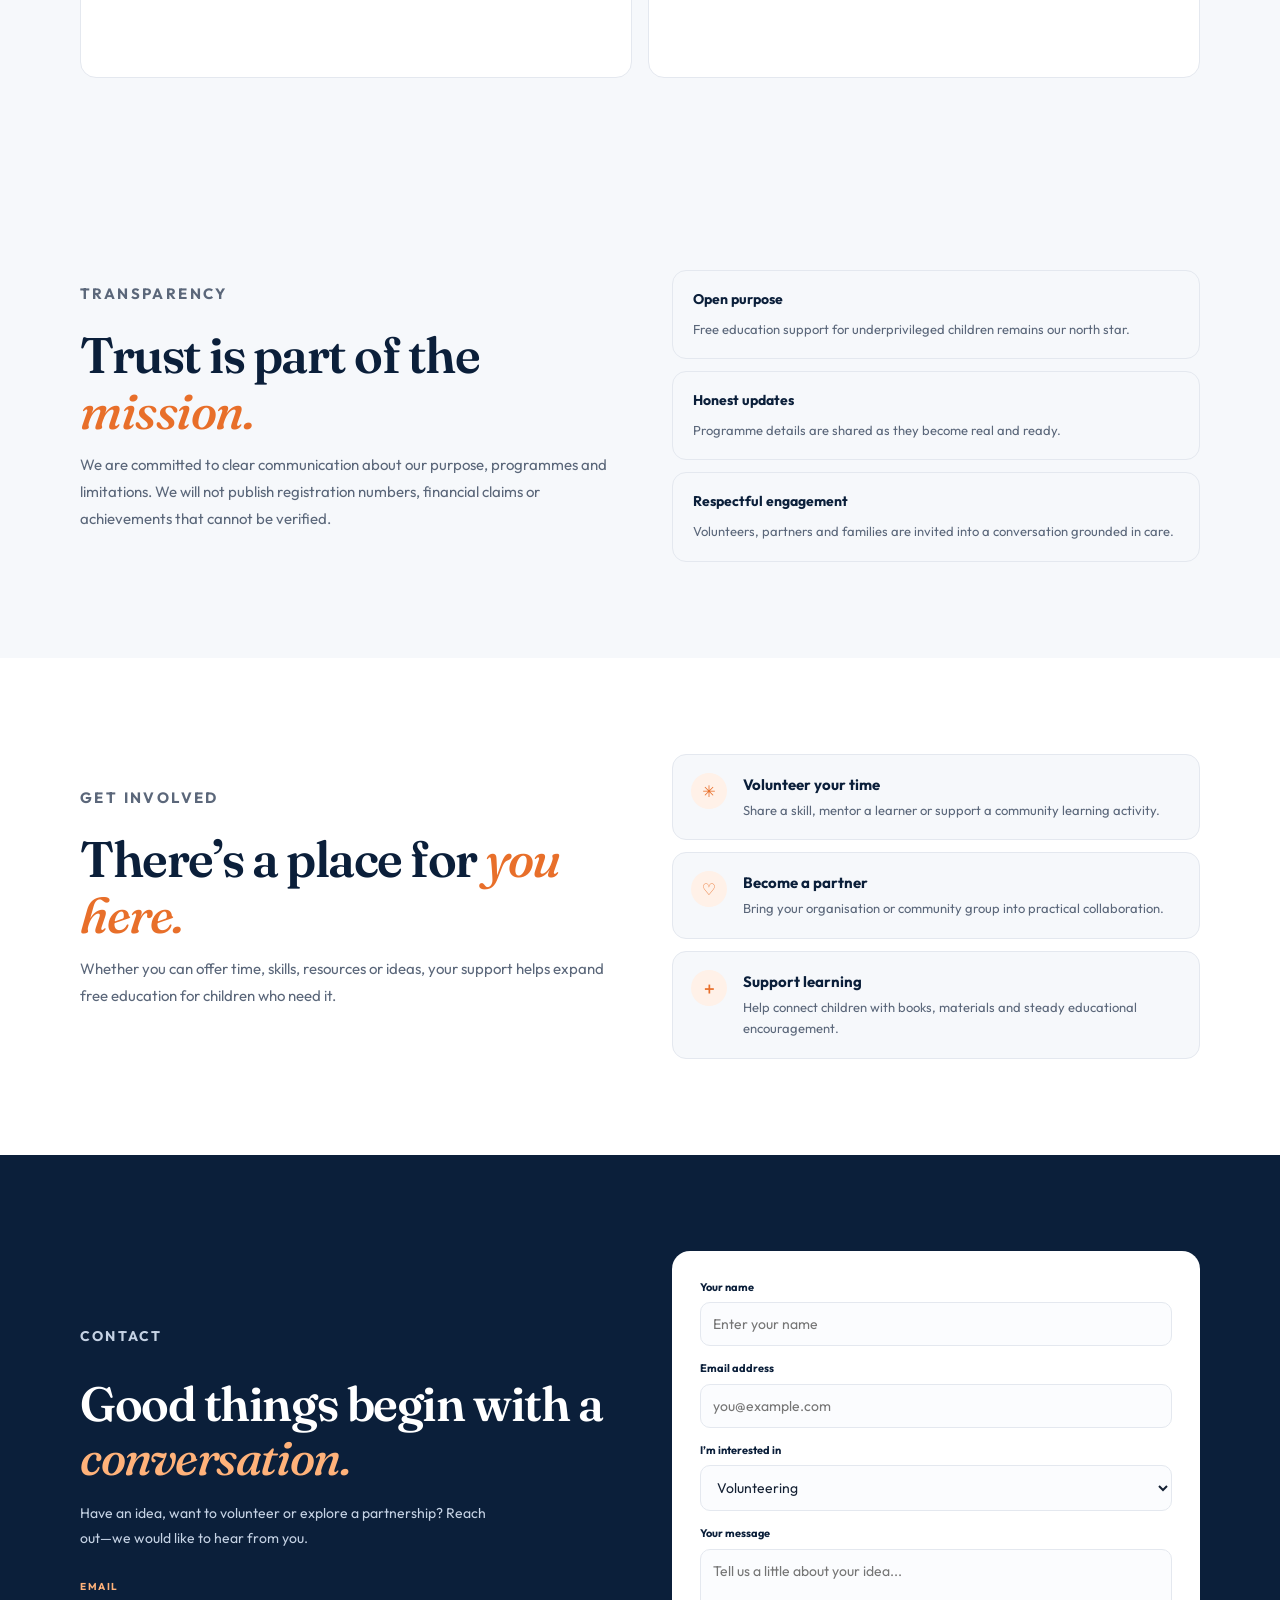
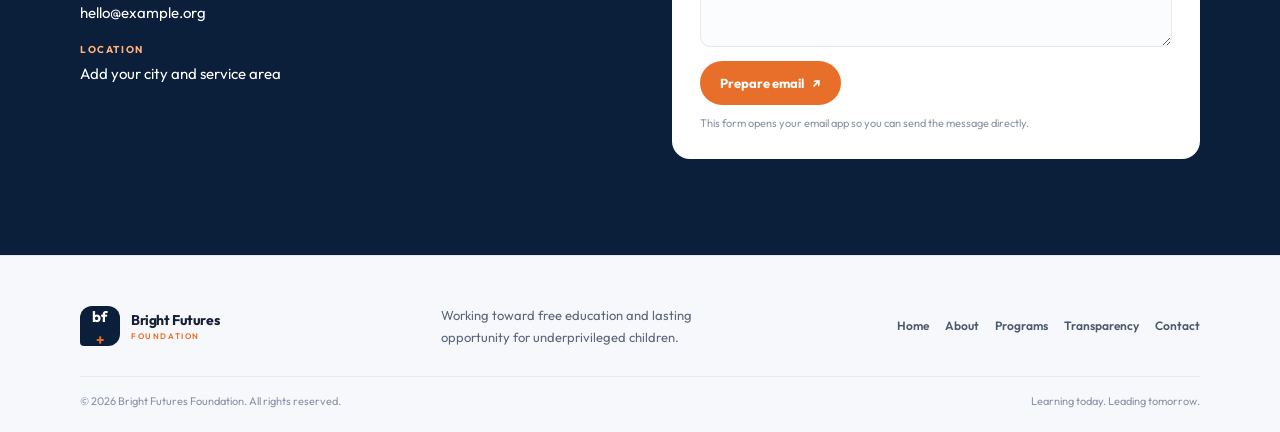
==== commit 1771c71f: "Revert "Add compact Google Reviews block to the site footer." This reverts commit 48c025bd32fd112707" ====
--- a/about.html
+++ b/about.html
@@ -5,7 +5,6 @@
   <meta name="viewport" content="width=device-width, initial-scale=1.0" />
   <meta name="description" content="About Bright Futures Foundation—our mission, free education programmes, activities, transparency approach and ways to get involved." />
   <meta name="theme-color" content="#0b1f3a" />
-  <meta name="google-maps-api-key" content="" />
   <meta property="og:title" content="About Us | Bright Futures Foundation" />
   <meta property="og:description" content="Learn about our free education mission for underprivileged children and how you can take part." />
   <meta property="og:type" content="website" />
@@ -224,19 +223,6 @@
         <a href="#contact">Contact</a>
       </div>
     </div>
-    <div class="container footer-reviews" data-footer-google-reviews>
-      <div class="footer-reviews-inner">
-        <div class="footer-reviews-copy">
-          <p class="footer-reviews-label">Rate Us on Google</p>
-          <div class="footer-reviews-stars" aria-hidden="true">★★★★★</div>
-          <p class="footer-reviews-meta"><strong data-google-rating>5.0</strong> · <span data-google-review-count>2</span> Google reviews</p>
-        </div>
-        <div class="footer-reviews-actions">
-          <a class="footer-review-btn" href="https://search.google.com/local/writereview?placeid=ChIJTw-cW0iR7TkRhWbYlYGm--w" target="_blank" rel="noopener noreferrer">Write a Review</a>
-          <a class="footer-maps-link" href="https://www.google.com/maps/search/?api=1&query_place_id=ChIJTw-cW0iR7TkRhWbYlYGm--w" target="_blank" rel="noopener noreferrer">View on Google Maps</a>
-        </div>
-      </div>
-    </div>
     <div class="container footer-bottom">
       <span>© <span data-year></span> Bright Futures Foundation. All rights reserved.</span>
       <span>Learning today. Leading tomorrow.</span>
--- a/styles.css
+++ b/styles.css
@@ -112,17 +112,6 @@
 .brand-footer .brand-mark{background:var(--navy)}
 .footer-main>p{font-size:13px;line-height:1.7;color:var(--muted);max-width:280px;margin:0}
 .footer-nav{display:flex;flex-wrap:wrap;gap:16px;justify-content:flex-end;font-size:12px;color:#4d5b70;font-weight:600}
-.footer-reviews{border-top:1px solid var(--line);padding:18px 0}
-.footer-reviews-inner{display:flex;justify-content:space-between;align-items:center;gap:20px;flex-wrap:wrap;padding:14px 18px;border:1px solid var(--line);border-radius:14px;background:var(--white)}
-.footer-reviews-label{margin:0 0 4px;font-size:12px;font-weight:700;letter-spacing:.04em;text-transform:uppercase;color:var(--navy)}
-.footer-reviews-stars{color:#f5b400;font-size:16px;letter-spacing:2px;line-height:1;margin-bottom:4px}
-.footer-reviews-meta{margin:0;font-size:13px;color:var(--muted)}
-.footer-reviews-meta strong{color:var(--navy);font-weight:700}
-.footer-reviews-actions{display:flex;flex-wrap:wrap;align-items:center;gap:12px}
-.footer-review-btn{display:inline-flex;align-items:center;background:var(--navy);color:#fff;font-size:12px;font-weight:700;padding:10px 14px;border-radius:999px}
-.footer-review-btn:hover{background:var(--orange)}
-.footer-maps-link{font-size:12px;font-weight:600;color:var(--navy);text-decoration:underline;text-underline-offset:2px}
-.footer-maps-link:hover{color:var(--orange)}
 .footer-bottom{border-top:1px solid var(--line);padding-top:16px;display:flex;justify-content:space-between;gap:12px;color:#8894a6;font-size:11px}
 
 .page-hero{background:linear-gradient(180deg,#f7f9fc 0%,#fff 100%);padding:88px 0 64px;border-bottom:1px solid var(--line)}
@@ -227,7 +216,6 @@
   .footer-main{grid-template-columns:1fr;gap:18px}
   .footer-nav{grid-column:auto;justify-content:flex-start}
   .footer-bottom{flex-direction:column}
-  .footer-reviews-inner{align-items:flex-start}
   .story-image{min-height:360px}
   .program-list article{grid-template-columns:42px 1fr 30px;gap:10px}
   .values-row{gap:18px;flex-wrap:wrap}
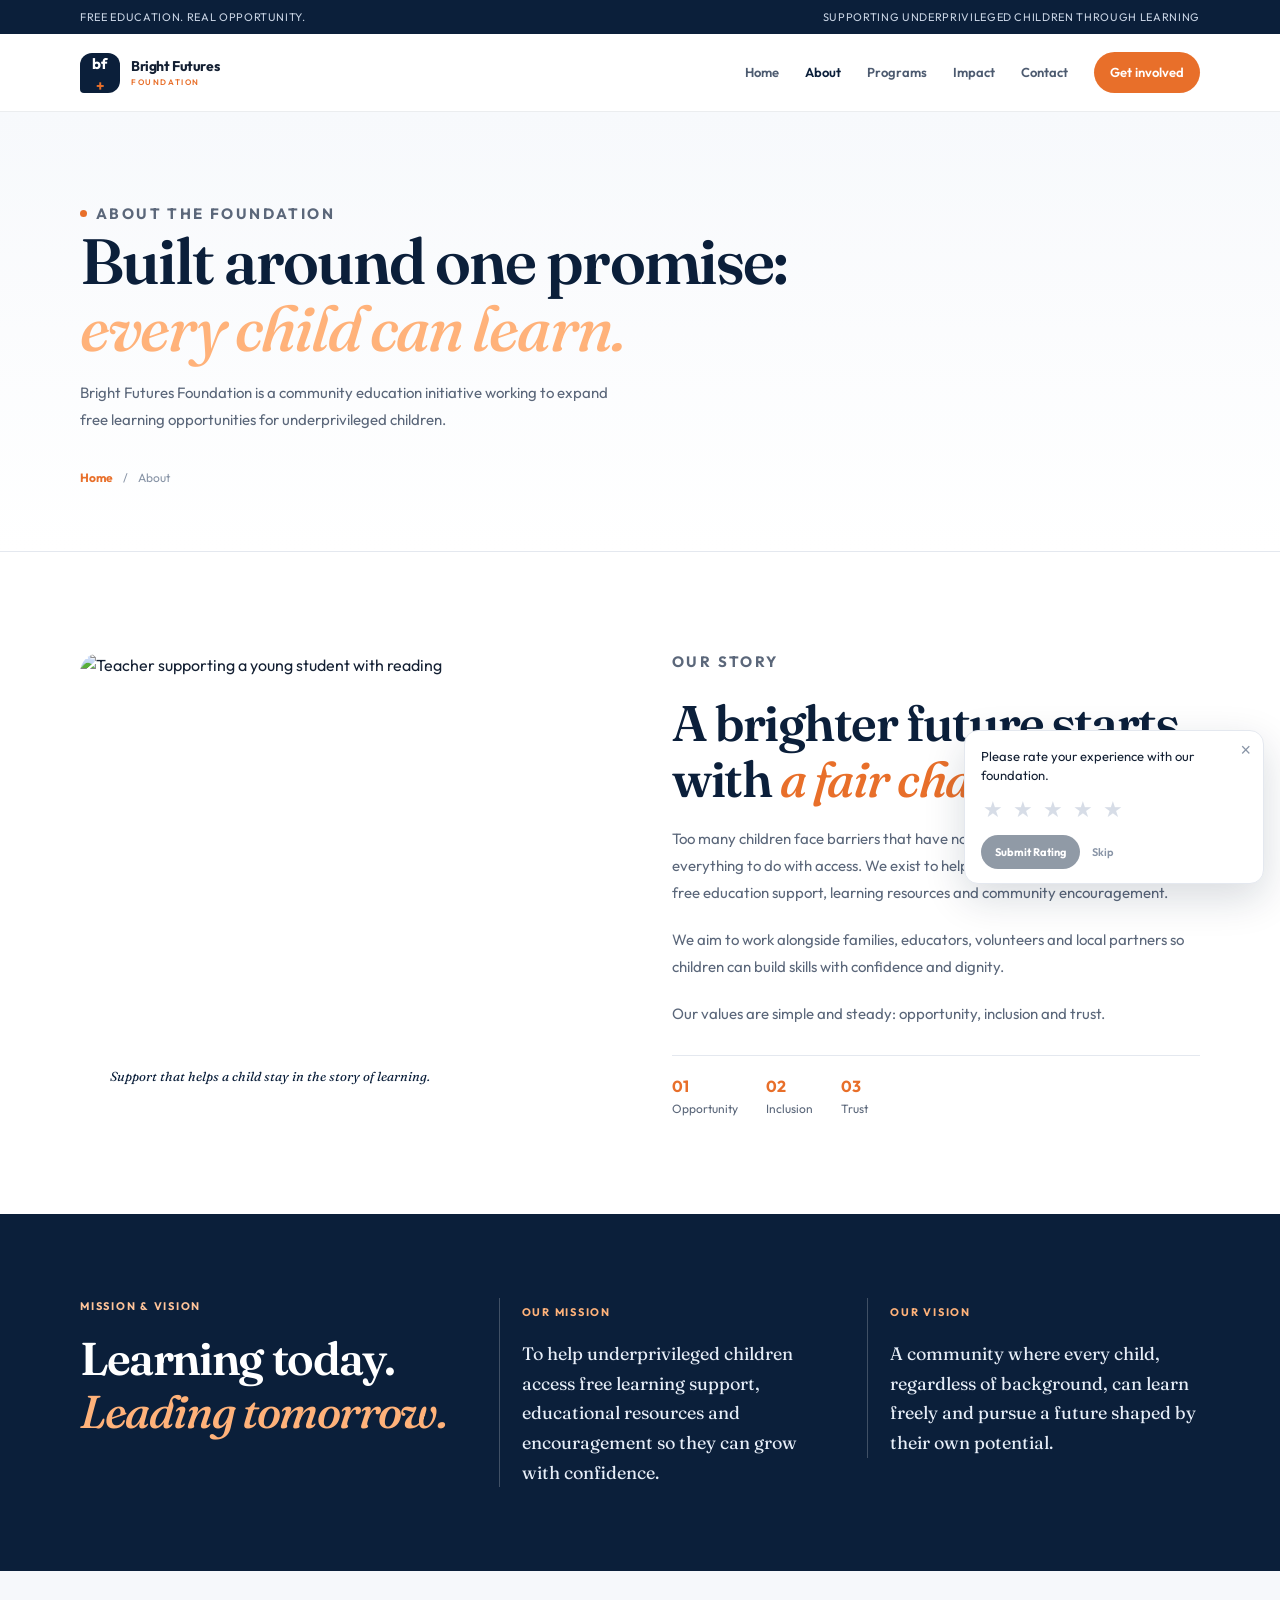
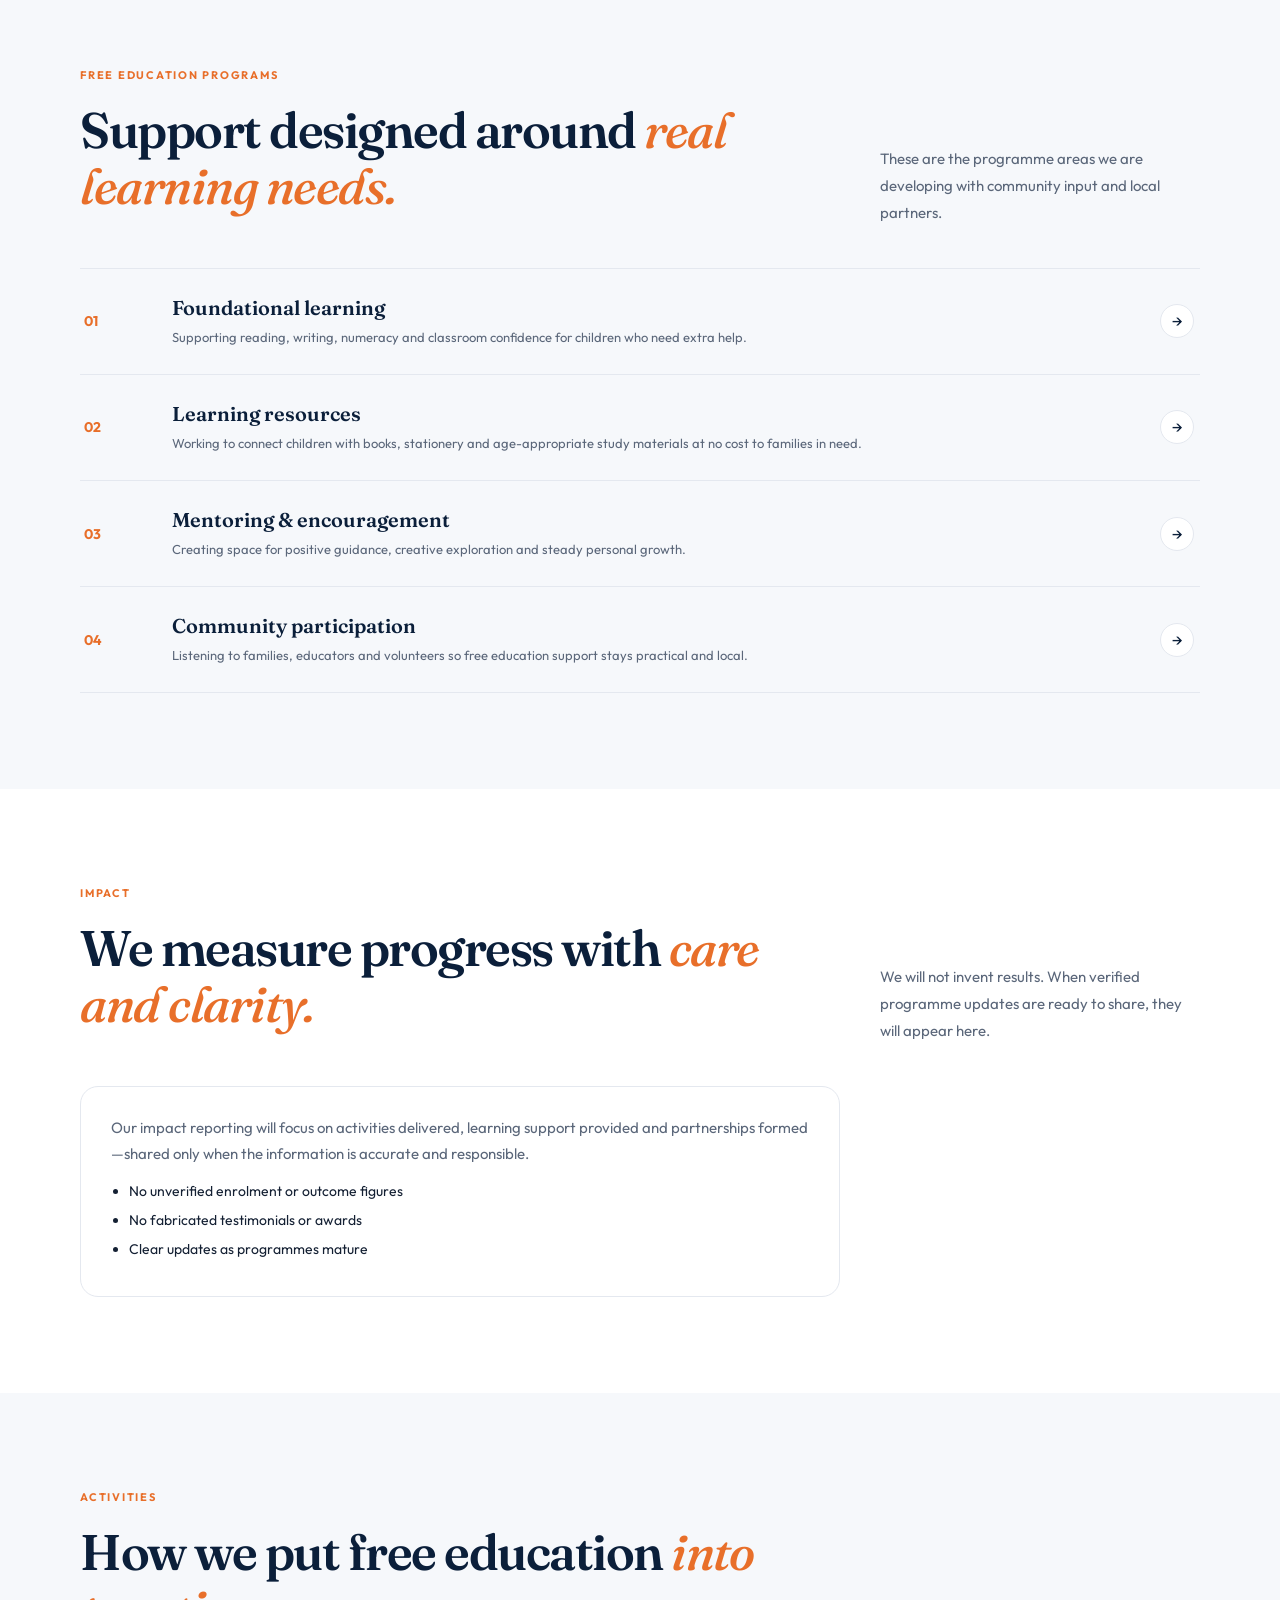
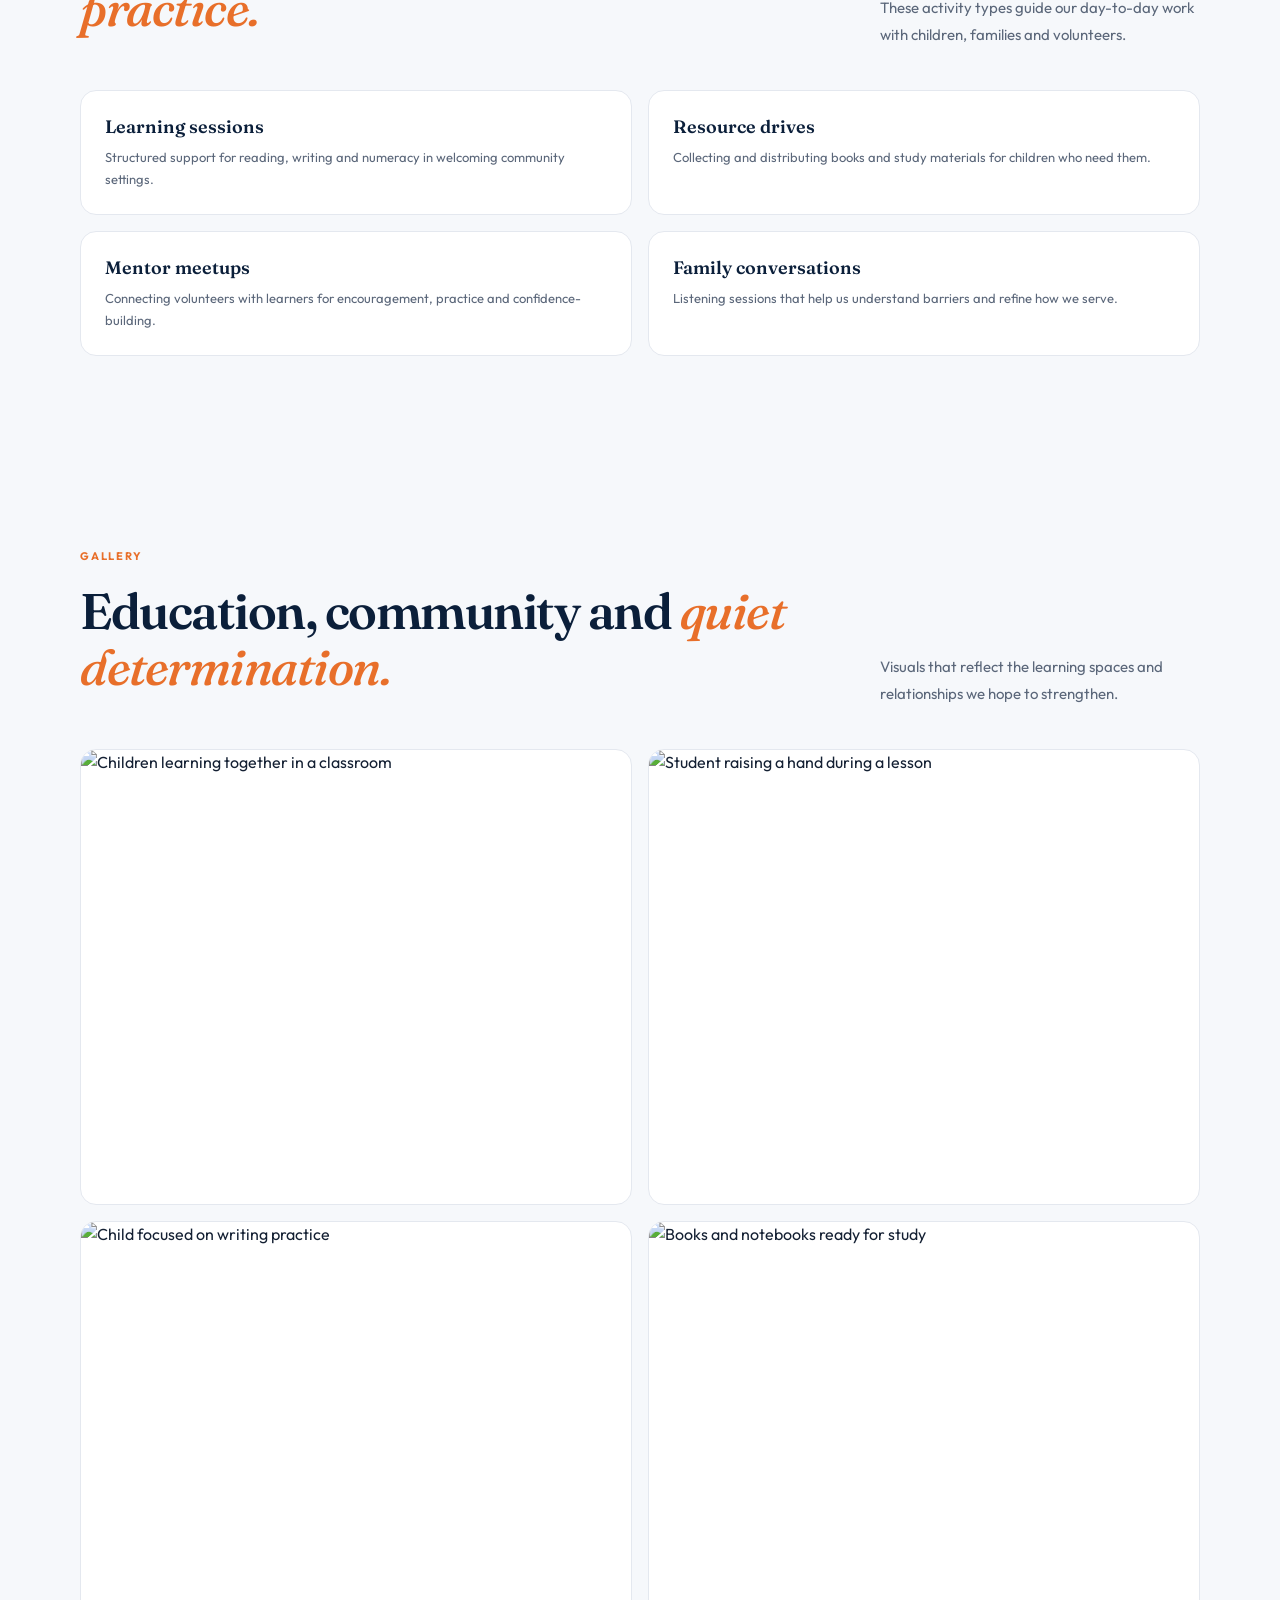
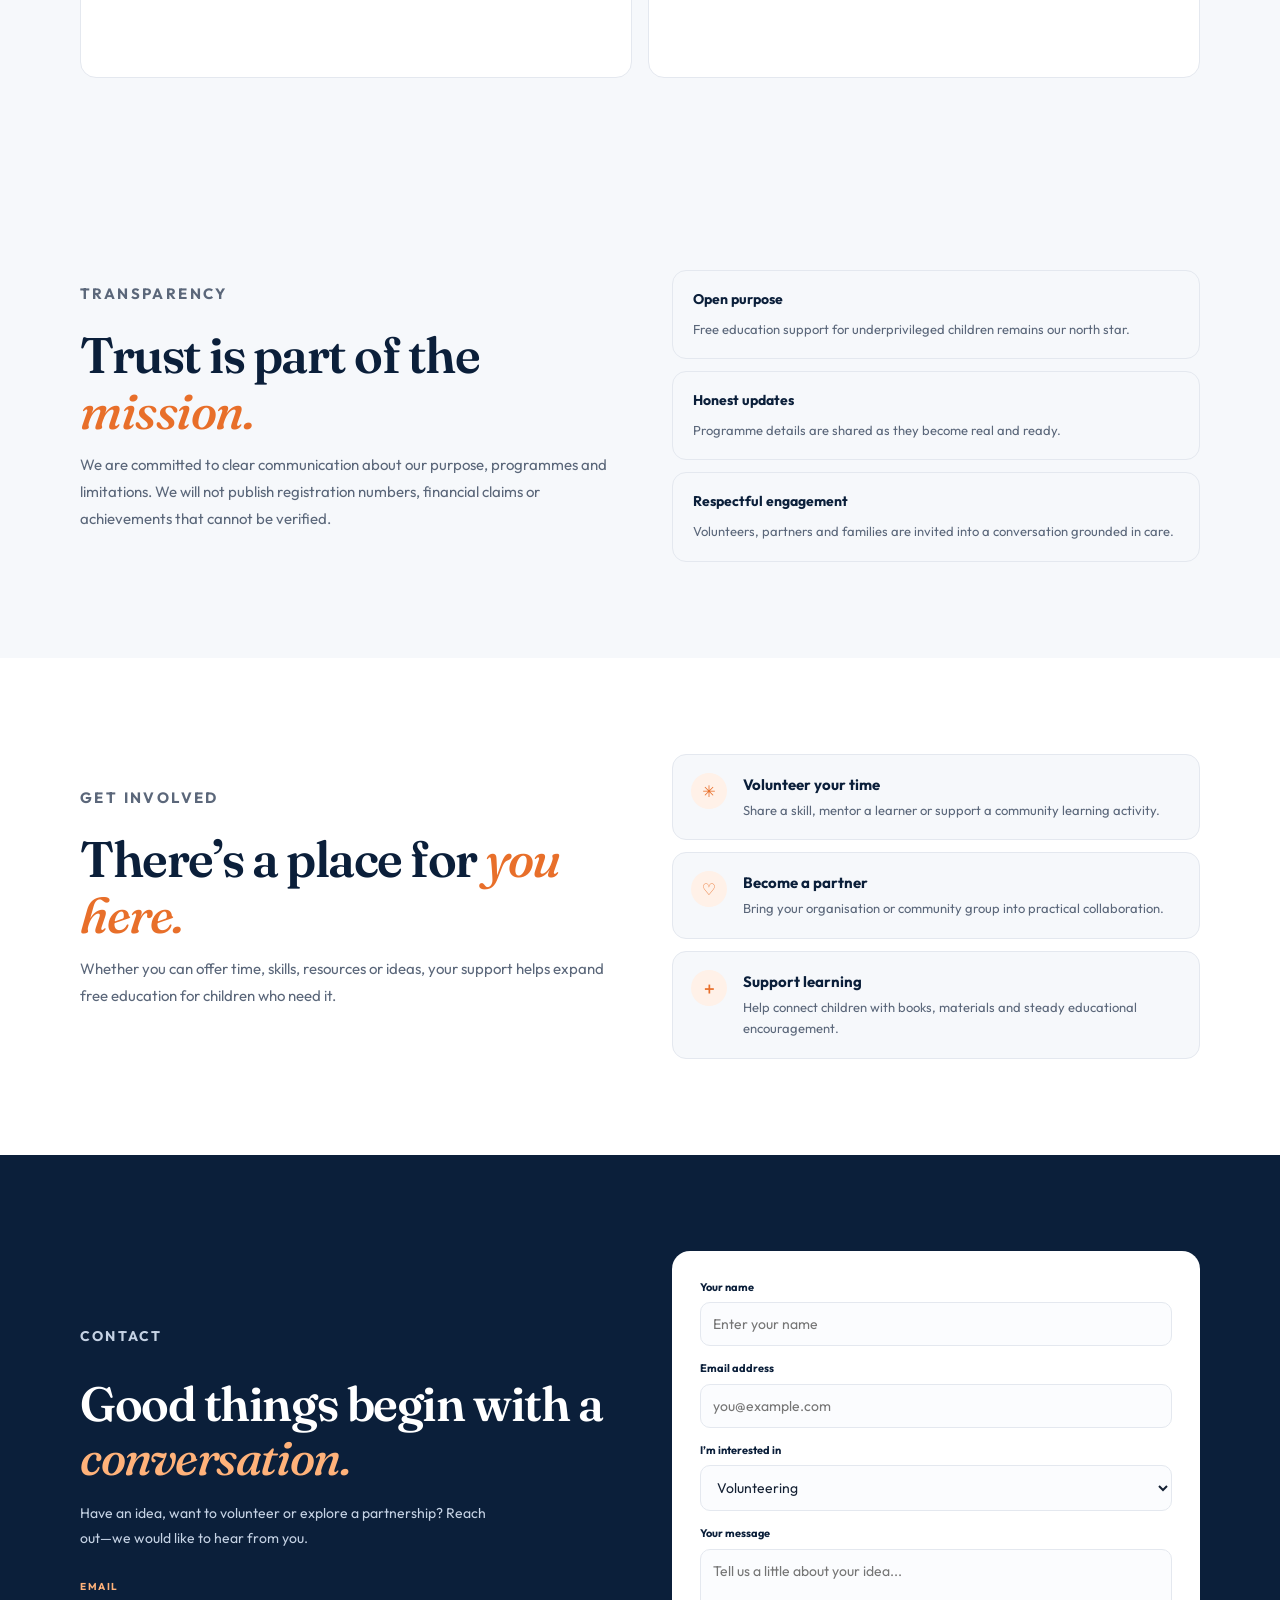
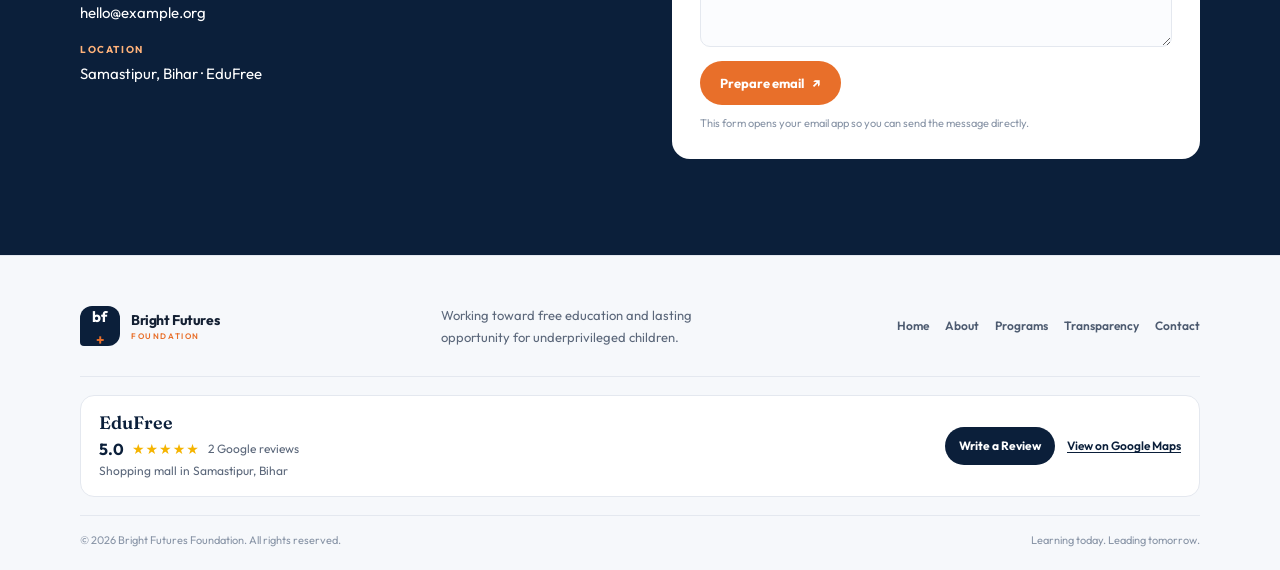
==== commit 436a1d13: "Add EduFree Google listing details to the site footer. Co-authored-by: Cursor <cursoragent@cursor.co" ====
--- a/about.html
+++ b/about.html
@@ -189,7 +189,7 @@
           <h2>Good things begin with a <em>conversation.</em></h2>
           <p>Have an idea, want to volunteer or explore a partnership? Reach out—we would like to hear from you.</p>
           <div class="contact-detail"><span>Email</span><a href="mailto:hello@example.org">hello@example.org</a></div>
-          <div class="contact-detail"><span>Location</span><p>Add your city and service area</p></div>
+          <div class="contact-detail"><span>Location</span><p>Samastipur, Bihar · EduFree</p></div>
         </div>
         <form class="contact-form" id="contact-form">
           <label for="name">Your name</label>
@@ -223,6 +223,23 @@
         <a href="#contact">Contact</a>
       </div>
     </div>
+    <div class="container footer-edufree">
+      <div class="footer-edufree-card">
+        <div class="footer-edufree-copy">
+          <p class="footer-edufree-name">EduFree</p>
+          <div class="footer-edufree-rating" aria-label="Google rating 5.0 from 2 reviews">
+            <span class="footer-edufree-score">5.0</span>
+            <span class="footer-edufree-stars" aria-hidden="true">★★★★★</span>
+            <span class="footer-edufree-count">2 Google reviews</span>
+          </div>
+          <p class="footer-edufree-place">Shopping mall in Samastipur, Bihar</p>
+        </div>
+        <div class="footer-edufree-actions">
+          <a class="footer-review-btn" href="https://search.google.com/local/writereview?placeid=ChIJTw-cW0iR7TkRhWbYlYGm--w" target="_blank" rel="noopener noreferrer">Write a Review</a>
+          <a class="footer-maps-link" href="https://www.google.com/maps/search/?api=1&query_place_id=ChIJTw-cW0iR7TkRhWbYlYGm--w" target="_blank" rel="noopener noreferrer">View on Google Maps</a>
+        </div>
+      </div>
+    </div>
     <div class="container footer-bottom">
       <span>© <span data-year></span> Bright Futures Foundation. All rights reserved.</span>
       <span>Learning today. Leading tomorrow.</span>
--- a/styles.css
+++ b/styles.css
@@ -112,6 +112,19 @@
 .brand-footer .brand-mark{background:var(--navy)}
 .footer-main>p{font-size:13px;line-height:1.7;color:var(--muted);max-width:280px;margin:0}
 .footer-nav{display:flex;flex-wrap:wrap;gap:16px;justify-content:flex-end;font-size:12px;color:#4d5b70;font-weight:600}
+.footer-edufree{border-top:1px solid var(--line);padding:18px 0}
+.footer-edufree-card{display:flex;justify-content:space-between;align-items:center;gap:20px;flex-wrap:wrap;padding:16px 18px;border:1px solid var(--line);border-radius:14px;background:var(--white)}
+.footer-edufree-name{margin:0 0 6px;font:600 18px/1.2 var(--serif);color:var(--navy)}
+.footer-edufree-rating{display:flex;flex-wrap:wrap;align-items:center;gap:6px 8px;margin-bottom:4px}
+.footer-edufree-score{font:700 16px/1 var(--sans);color:var(--navy)}
+.footer-edufree-stars{color:#f5b400;font-size:14px;letter-spacing:1px;line-height:1}
+.footer-edufree-count{font-size:12px;color:var(--muted)}
+.footer-edufree-place{margin:0;font-size:12px;color:var(--muted)}
+.footer-edufree-actions{display:flex;flex-wrap:wrap;align-items:center;gap:12px}
+.footer-review-btn{display:inline-flex;align-items:center;background:var(--navy);color:#fff;font-size:12px;font-weight:700;padding:10px 14px;border-radius:999px}
+.footer-review-btn:hover{background:var(--orange)}
+.footer-maps-link{font-size:12px;font-weight:600;color:var(--navy);text-decoration:underline;text-underline-offset:2px}
+.footer-maps-link:hover{color:var(--orange)}
 .footer-bottom{border-top:1px solid var(--line);padding-top:16px;display:flex;justify-content:space-between;gap:12px;color:#8894a6;font-size:11px}
 
 .page-hero{background:linear-gradient(180deg,#f7f9fc 0%,#fff 100%);padding:88px 0 64px;border-bottom:1px solid var(--line)}
@@ -216,6 +229,7 @@
   .footer-main{grid-template-columns:1fr;gap:18px}
   .footer-nav{grid-column:auto;justify-content:flex-start}
   .footer-bottom{flex-direction:column}
+  .footer-edufree-card{align-items:flex-start}
   .story-image{min-height:360px}
   .program-list article{grid-template-columns:42px 1fr 30px;gap:10px}
   .values-row{gap:18px;flex-wrap:wrap}
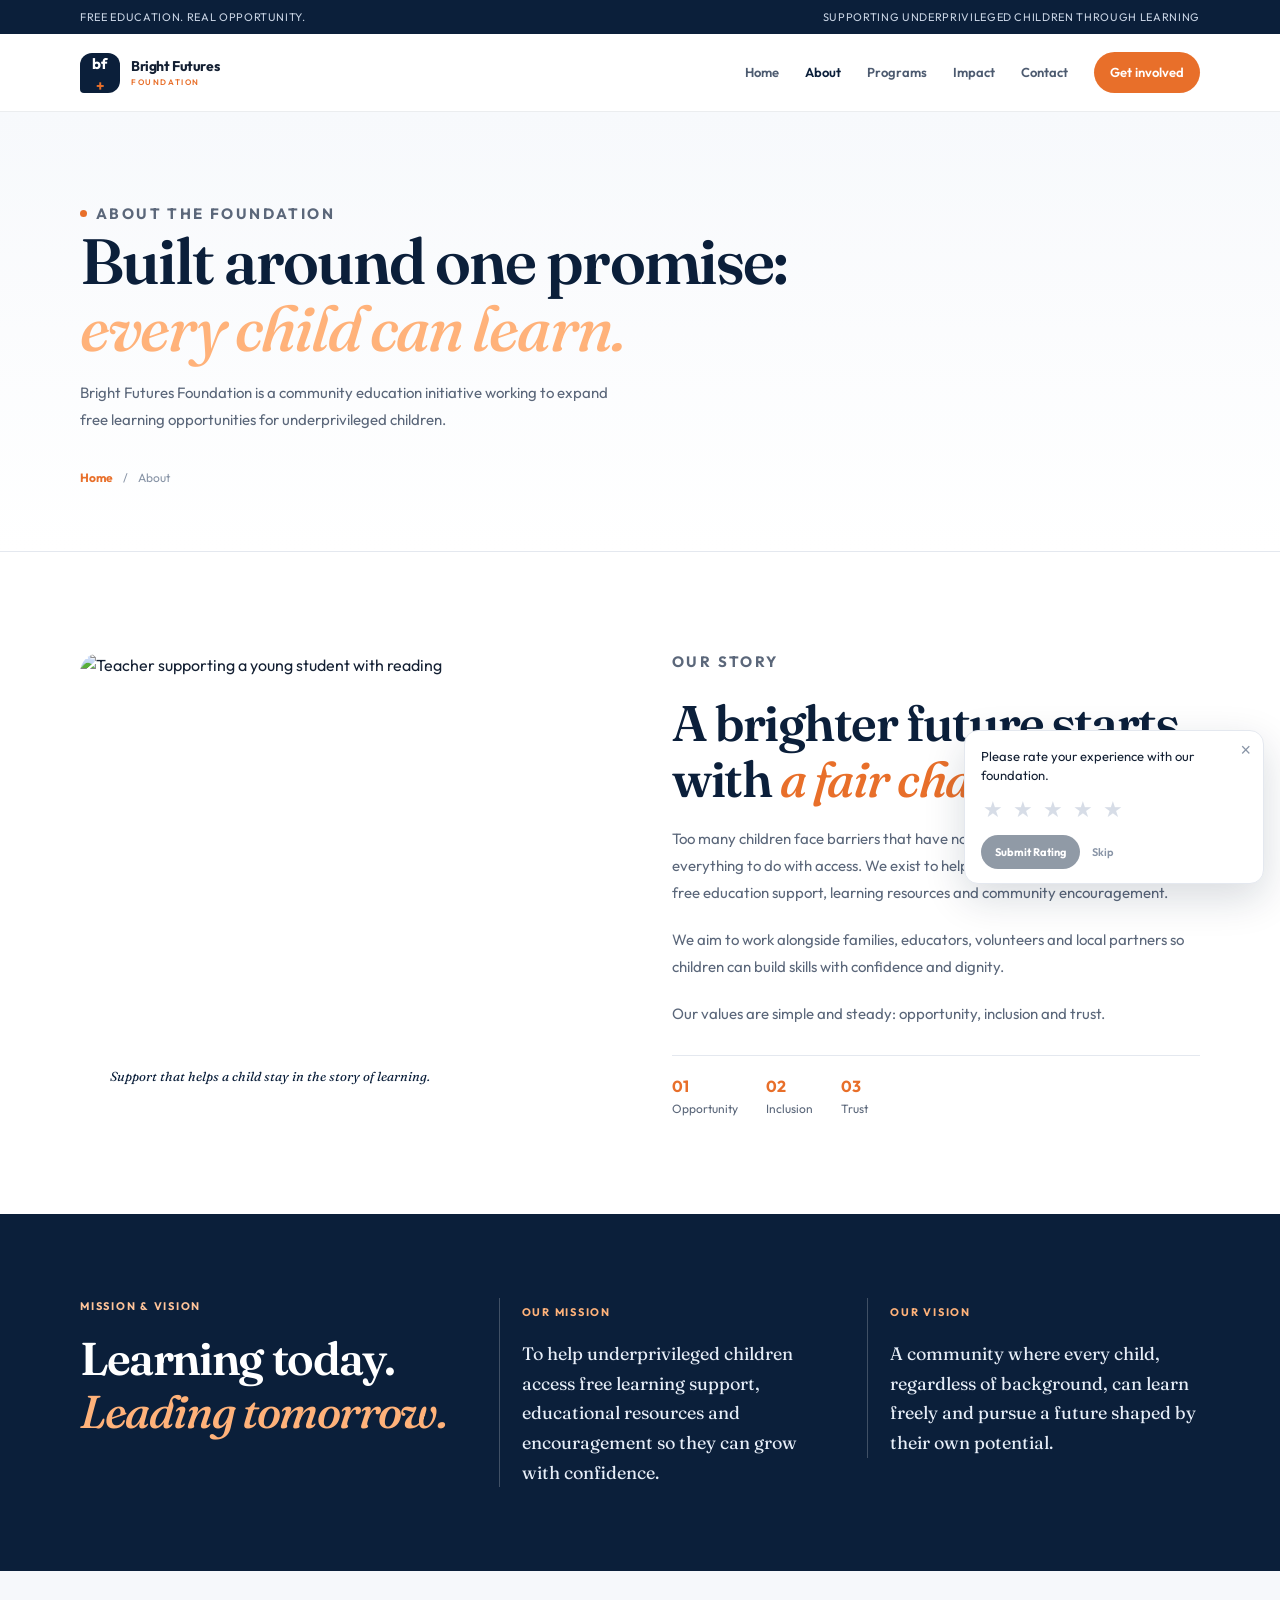
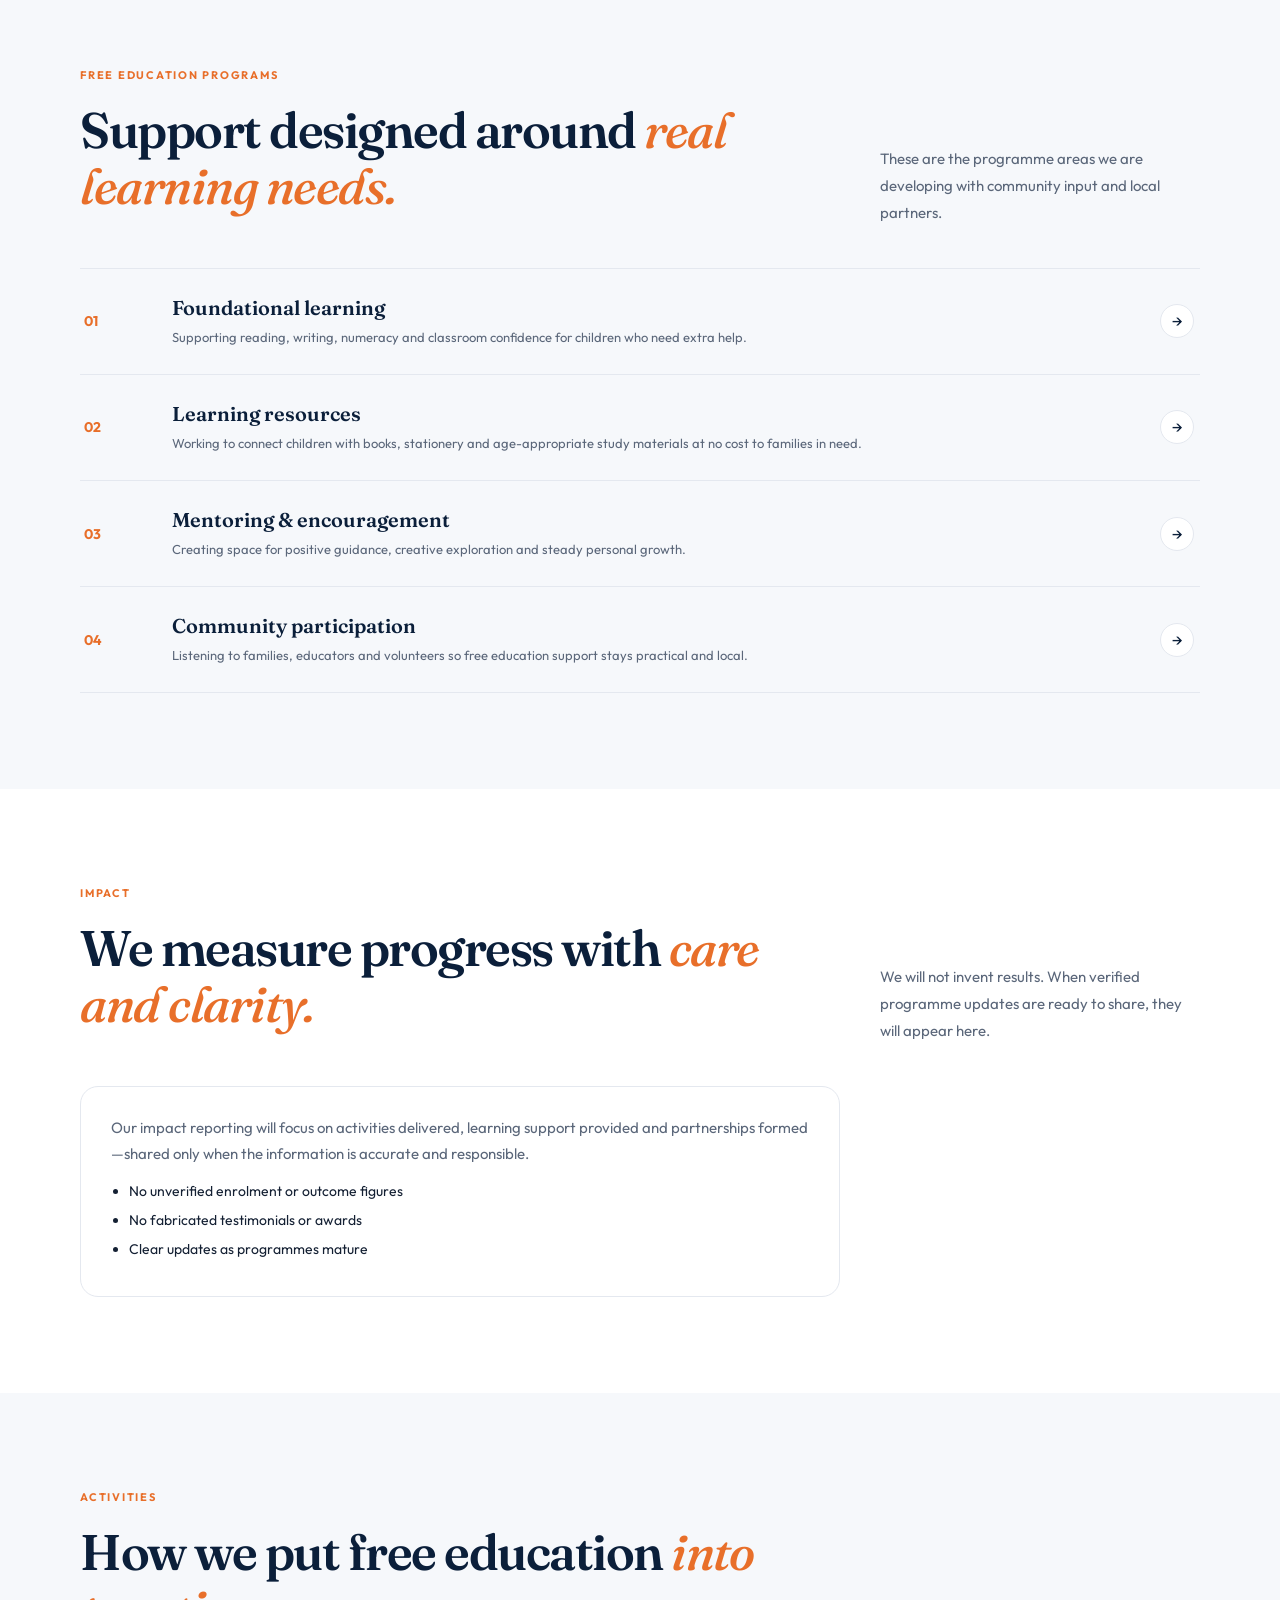
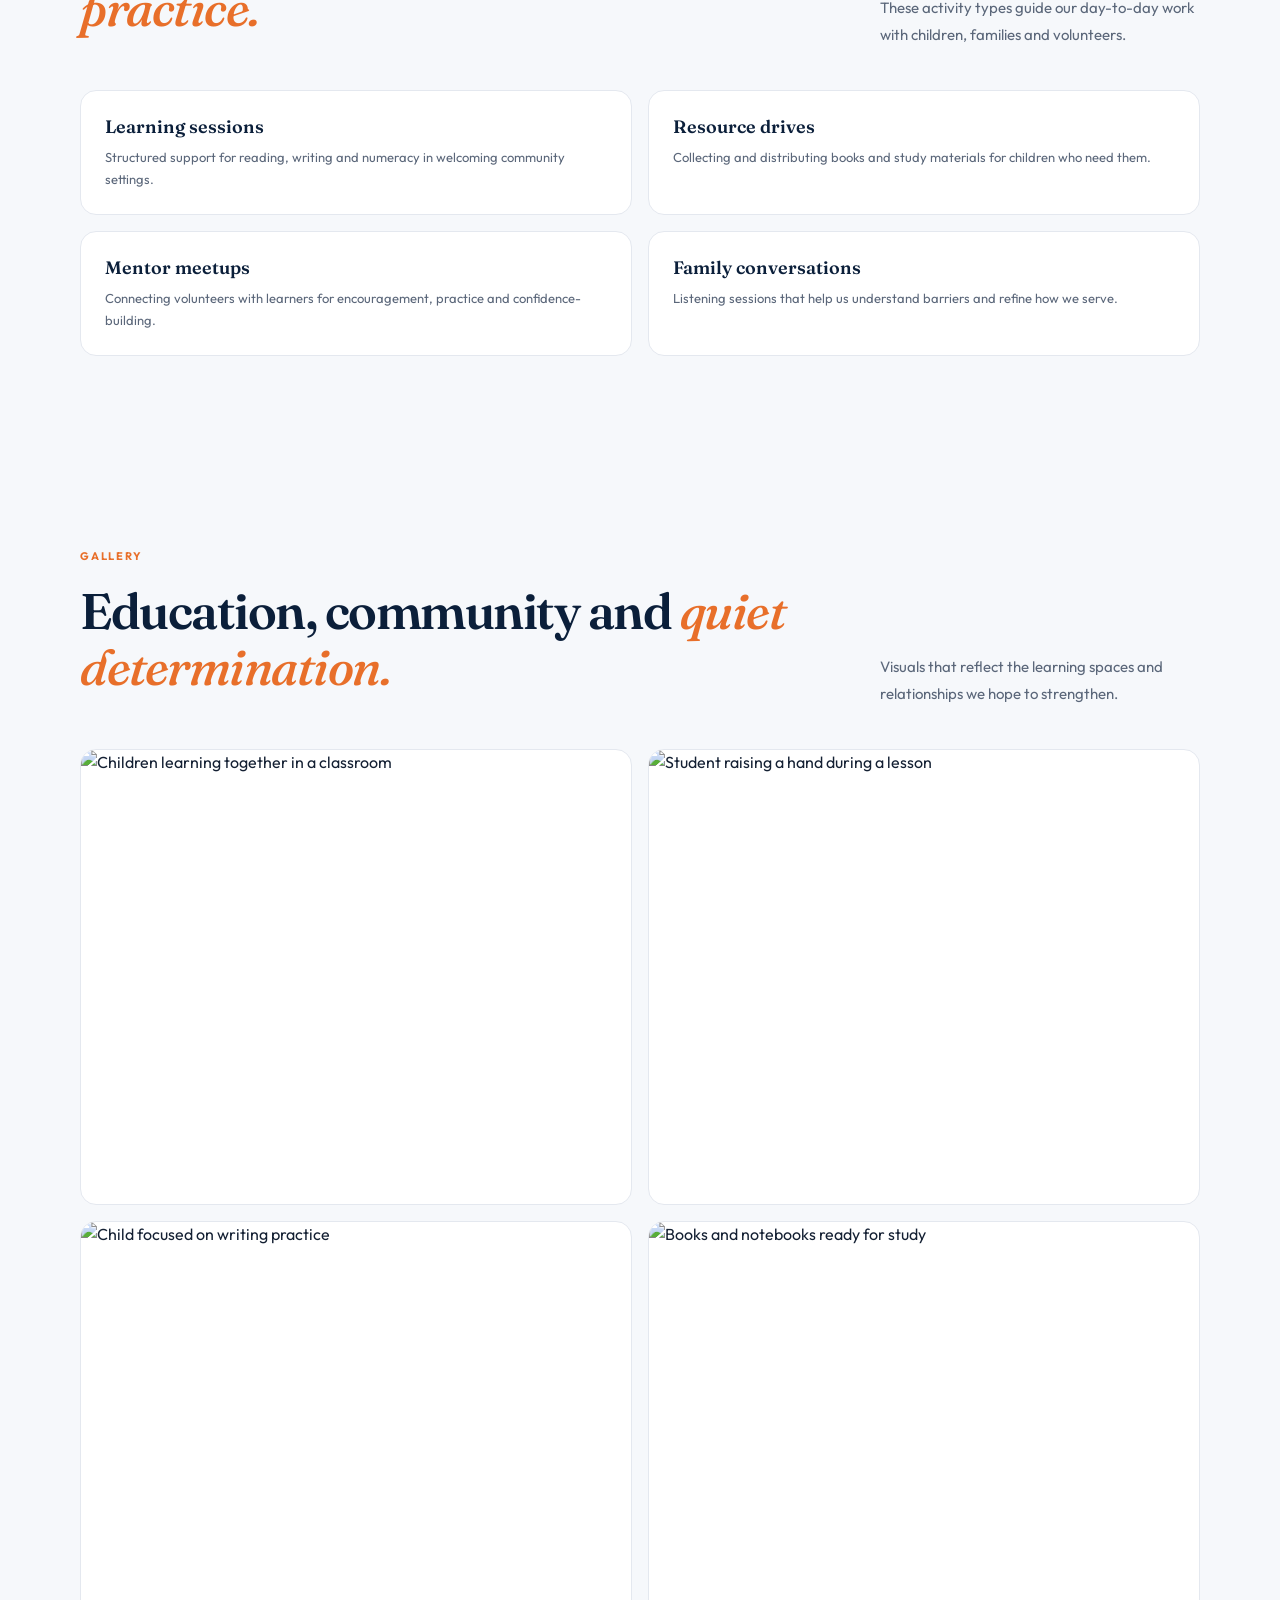
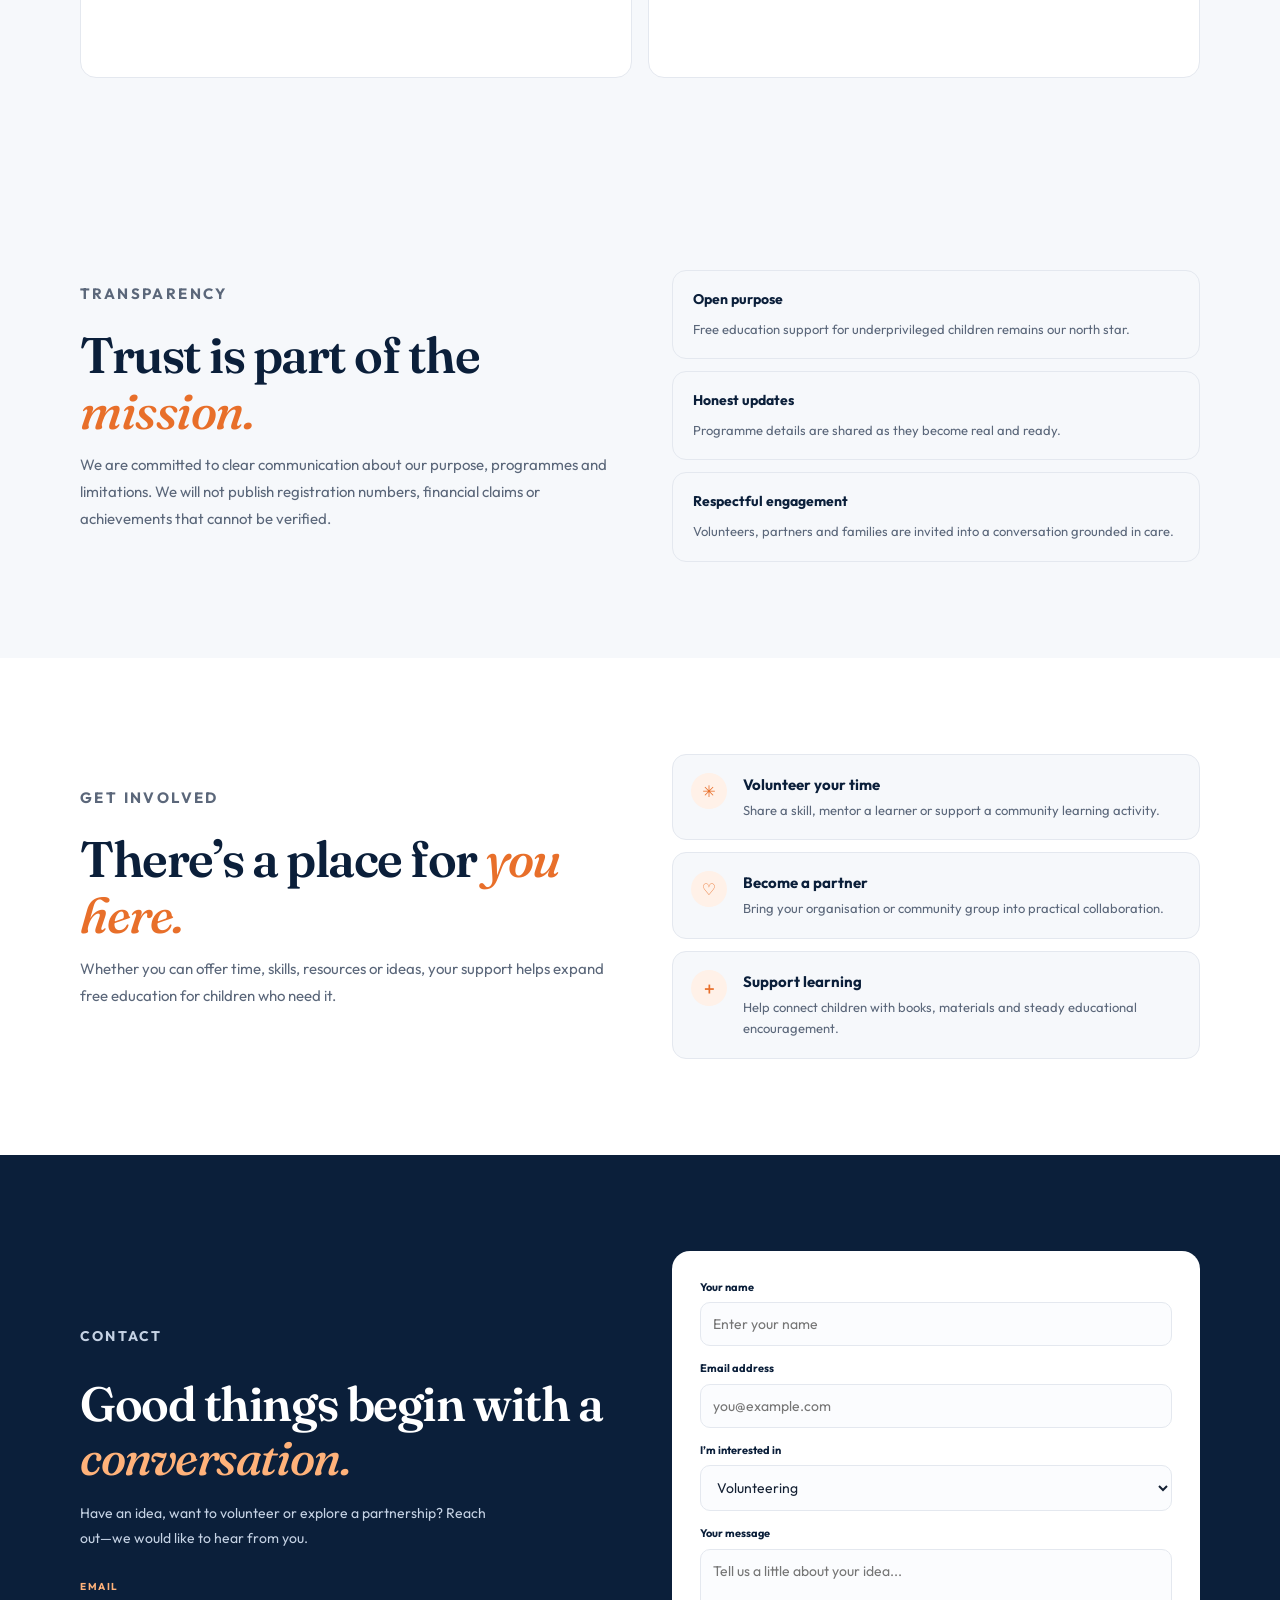
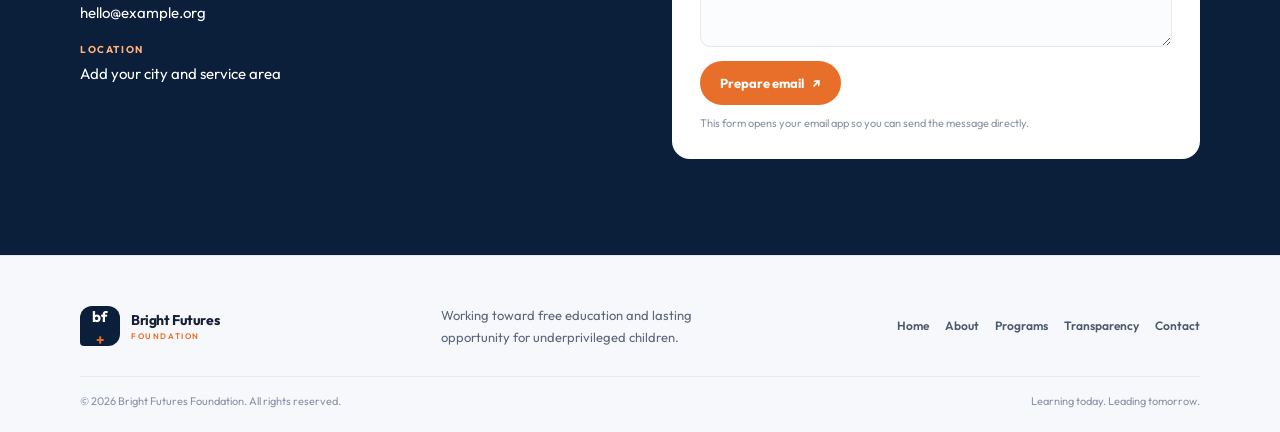
==== commit 6dfc4887: "Revert "Add EduFree Google listing details to the site footer." This reverts commit 436a1d1300ef255c" ====
--- a/about.html
+++ b/about.html
@@ -189,7 +189,7 @@
           <h2>Good things begin with a <em>conversation.</em></h2>
           <p>Have an idea, want to volunteer or explore a partnership? Reach out—we would like to hear from you.</p>
           <div class="contact-detail"><span>Email</span><a href="mailto:hello@example.org">hello@example.org</a></div>
-          <div class="contact-detail"><span>Location</span><p>Samastipur, Bihar · EduFree</p></div>
+          <div class="contact-detail"><span>Location</span><p>Add your city and service area</p></div>
         </div>
         <form class="contact-form" id="contact-form">
           <label for="name">Your name</label>
@@ -223,23 +223,6 @@
         <a href="#contact">Contact</a>
       </div>
     </div>
-    <div class="container footer-edufree">
-      <div class="footer-edufree-card">
-        <div class="footer-edufree-copy">
-          <p class="footer-edufree-name">EduFree</p>
-          <div class="footer-edufree-rating" aria-label="Google rating 5.0 from 2 reviews">
-            <span class="footer-edufree-score">5.0</span>
-            <span class="footer-edufree-stars" aria-hidden="true">★★★★★</span>
-            <span class="footer-edufree-count">2 Google reviews</span>
-          </div>
-          <p class="footer-edufree-place">Shopping mall in Samastipur, Bihar</p>
-        </div>
-        <div class="footer-edufree-actions">
-          <a class="footer-review-btn" href="https://search.google.com/local/writereview?placeid=ChIJTw-cW0iR7TkRhWbYlYGm--w" target="_blank" rel="noopener noreferrer">Write a Review</a>
-          <a class="footer-maps-link" href="https://www.google.com/maps/search/?api=1&query_place_id=ChIJTw-cW0iR7TkRhWbYlYGm--w" target="_blank" rel="noopener noreferrer">View on Google Maps</a>
-        </div>
-      </div>
-    </div>
     <div class="container footer-bottom">
       <span>© <span data-year></span> Bright Futures Foundation. All rights reserved.</span>
       <span>Learning today. Leading tomorrow.</span>
--- a/styles.css
+++ b/styles.css
@@ -112,19 +112,6 @@
 .brand-footer .brand-mark{background:var(--navy)}
 .footer-main>p{font-size:13px;line-height:1.7;color:var(--muted);max-width:280px;margin:0}
 .footer-nav{display:flex;flex-wrap:wrap;gap:16px;justify-content:flex-end;font-size:12px;color:#4d5b70;font-weight:600}
-.footer-edufree{border-top:1px solid var(--line);padding:18px 0}
-.footer-edufree-card{display:flex;justify-content:space-between;align-items:center;gap:20px;flex-wrap:wrap;padding:16px 18px;border:1px solid var(--line);border-radius:14px;background:var(--white)}
-.footer-edufree-name{margin:0 0 6px;font:600 18px/1.2 var(--serif);color:var(--navy)}
-.footer-edufree-rating{display:flex;flex-wrap:wrap;align-items:center;gap:6px 8px;margin-bottom:4px}
-.footer-edufree-score{font:700 16px/1 var(--sans);color:var(--navy)}
-.footer-edufree-stars{color:#f5b400;font-size:14px;letter-spacing:1px;line-height:1}
-.footer-edufree-count{font-size:12px;color:var(--muted)}
-.footer-edufree-place{margin:0;font-size:12px;color:var(--muted)}
-.footer-edufree-actions{display:flex;flex-wrap:wrap;align-items:center;gap:12px}
-.footer-review-btn{display:inline-flex;align-items:center;background:var(--navy);color:#fff;font-size:12px;font-weight:700;padding:10px 14px;border-radius:999px}
-.footer-review-btn:hover{background:var(--orange)}
-.footer-maps-link{font-size:12px;font-weight:600;color:var(--navy);text-decoration:underline;text-underline-offset:2px}
-.footer-maps-link:hover{color:var(--orange)}
 .footer-bottom{border-top:1px solid var(--line);padding-top:16px;display:flex;justify-content:space-between;gap:12px;color:#8894a6;font-size:11px}
 
 .page-hero{background:linear-gradient(180deg,#f7f9fc 0%,#fff 100%);padding:88px 0 64px;border-bottom:1px solid var(--line)}
@@ -229,7 +216,6 @@
   .footer-main{grid-template-columns:1fr;gap:18px}
   .footer-nav{grid-column:auto;justify-content:flex-start}
   .footer-bottom{flex-direction:column}
-  .footer-edufree-card{align-items:flex-start}
   .story-image{min-height:360px}
   .program-list article{grid-template-columns:42px 1fr 30px;gap:10px}
   .values-row{gap:18px;flex-wrap:wrap}
